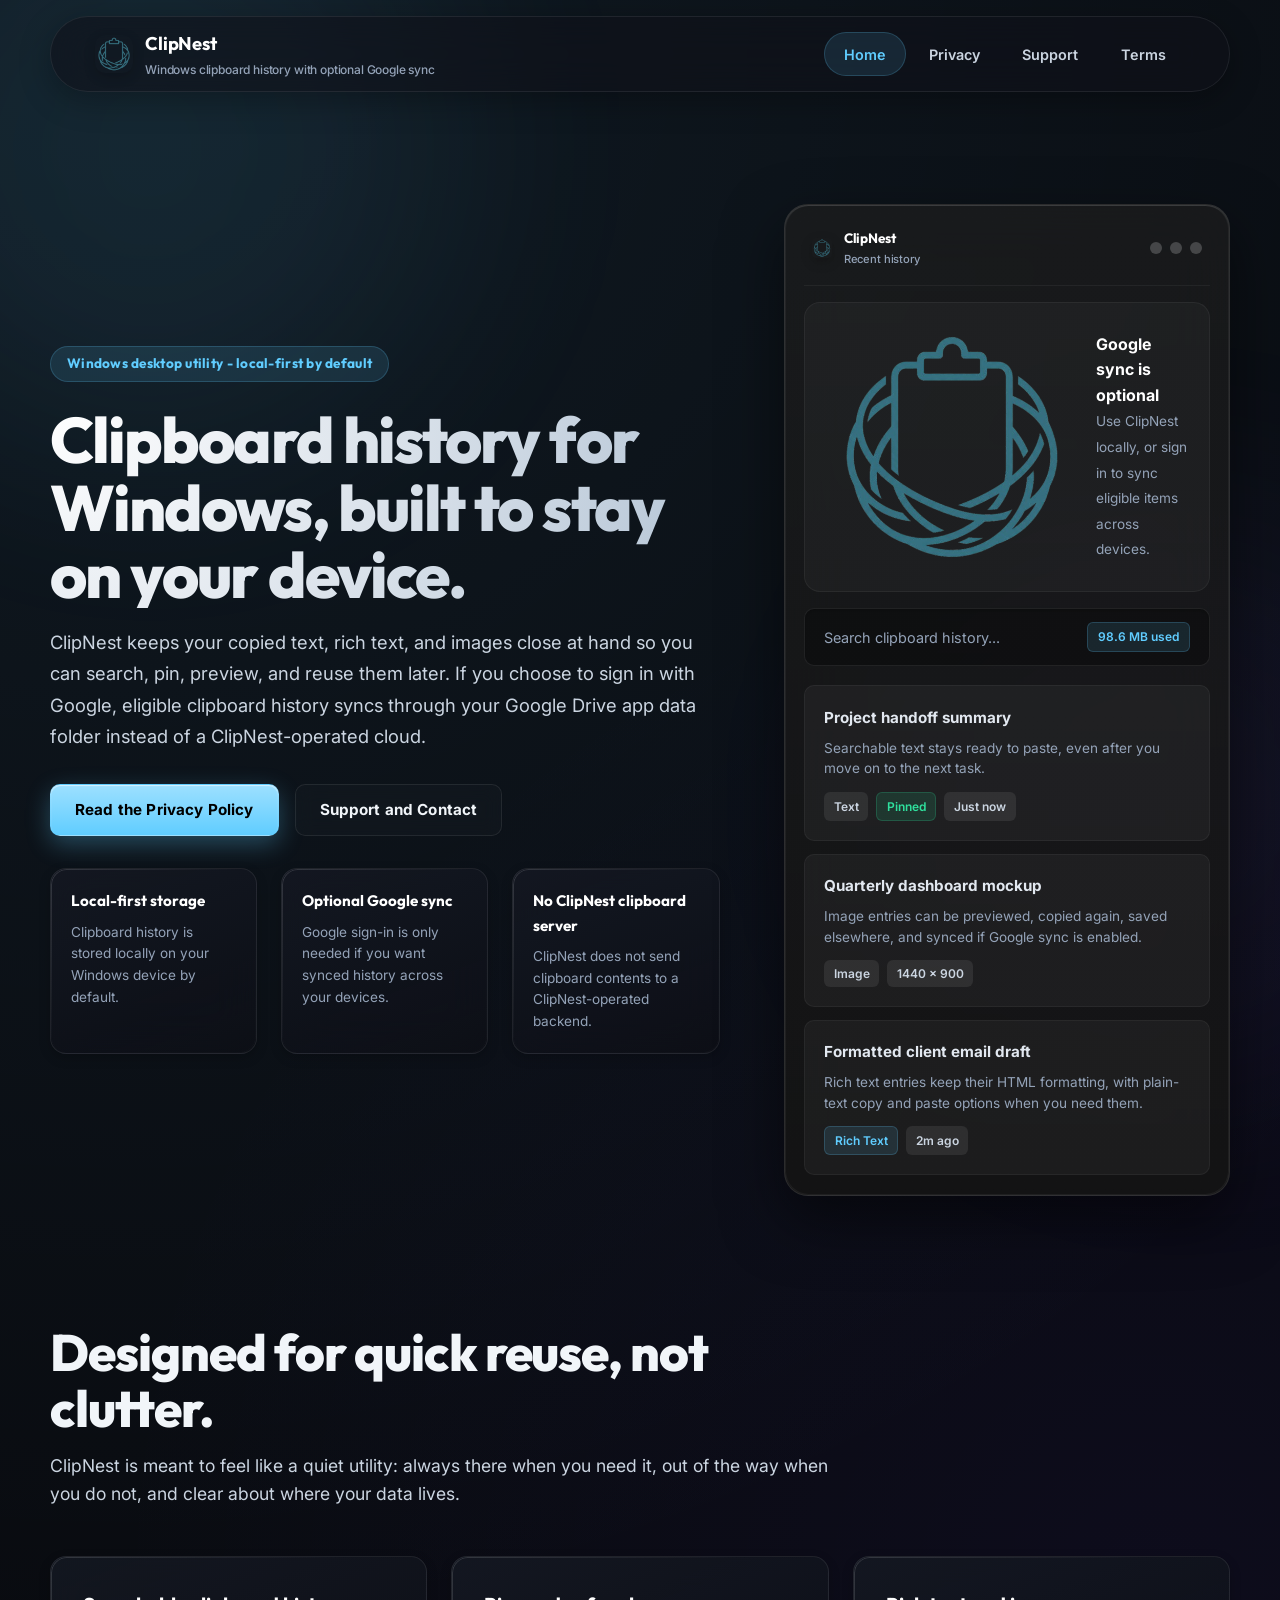
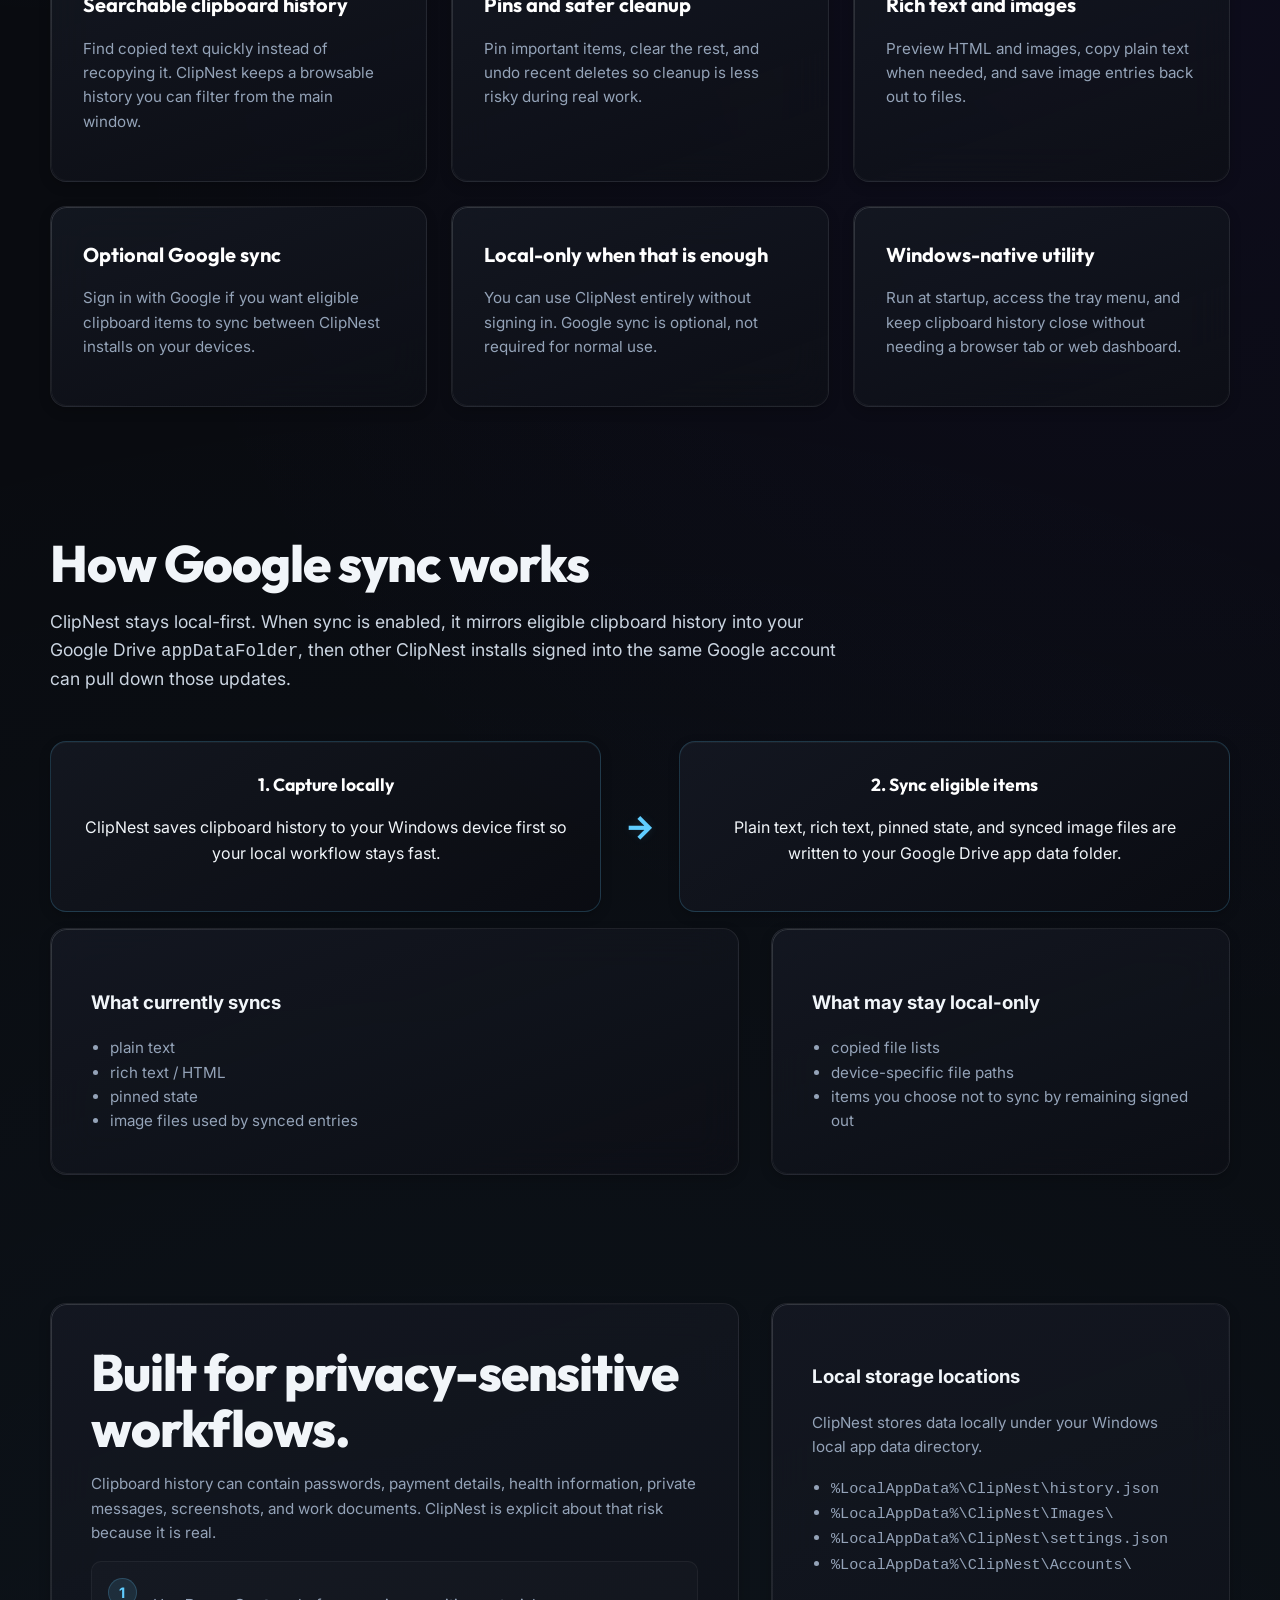
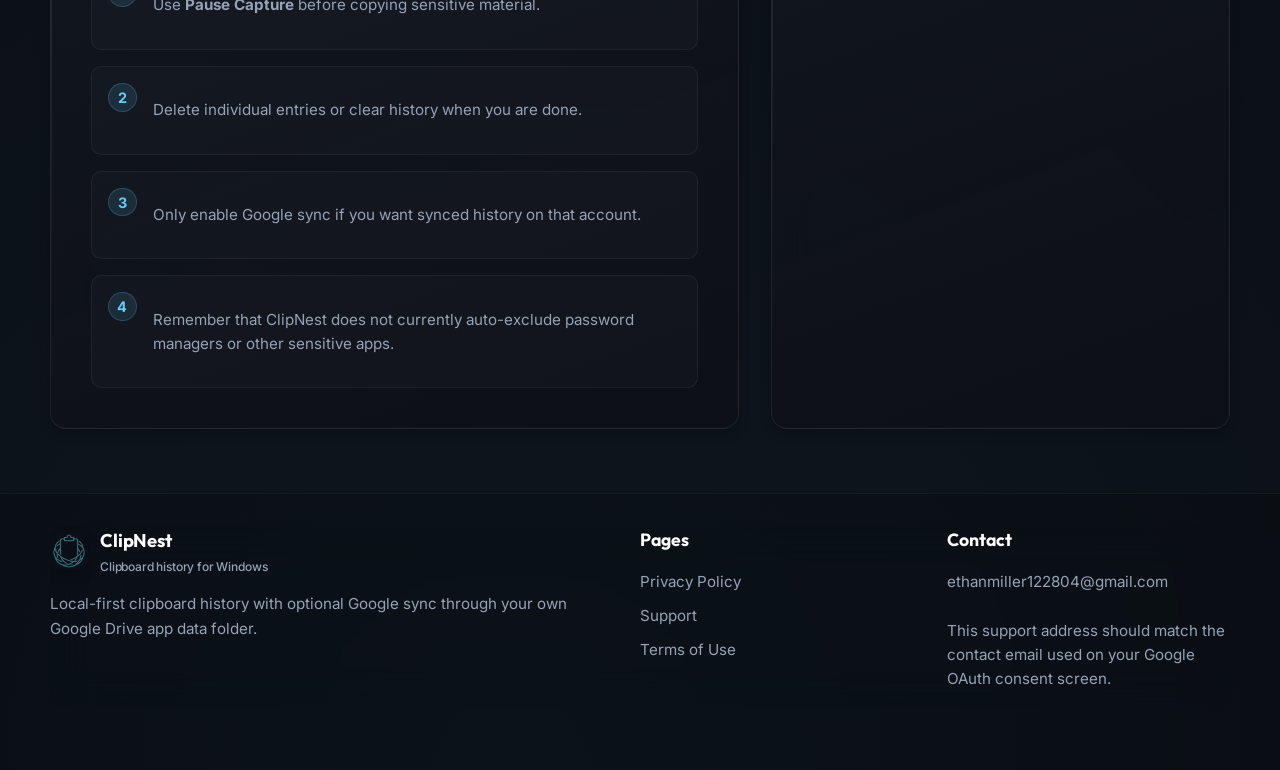
==== index.html @ 73f5afb1 "Prepare ClipNest website for GitHub Pages" ====
<!DOCTYPE html>
<html lang="en">
<head>
    <meta charset="utf-8">
    <meta name="viewport" content="width=device-width, initial-scale=1">
    <title>ClipNest | Local-First Clipboard History For Windows</title>
    <meta name="description" content="ClipNest is a local-first clipboard manager for Windows with optional Google sync through your Google Drive app data folder.">
    <link rel="icon" type="image/png" href="assets/favicon-64.png">
    <link rel="stylesheet" href="styles.css">
</head>
<body>
    <div class="site-shell">
        <div class="topbar">
            <div class="container">
                <nav class="nav" aria-label="Main navigation">
                    <a class="brand" href="index.html">
                        <img src="assets/clipnest-logo.png" alt="ClipNest logo">
                        <span class="brand-text">
                            <strong>ClipNest</strong>
                            <span>Windows clipboard history with optional Google sync</span>
                        </span>
                    </a>
                    <div class="nav-links">
                        <a class="active" href="index.html">Home</a>
                        <a href="privacy.html">Privacy</a>
                        <a href="support.html">Support</a>
                        <a href="terms.html">Terms</a>
                    </div>
                </nav>
            </div>
        </div>

        <main>
            <section class="hero">
                <div class="container hero-grid">
                    <div class="hero-copy">
                        <div class="eyebrow">Windows desktop utility - local-first by default</div>
                        <h1>Clipboard history for Windows, built to stay on your device.</h1>
                        <p>
                            ClipNest keeps your copied text, rich text, and images close at hand so you can search, pin, preview,
                            and reuse them later. If you choose to sign in with Google, eligible clipboard history syncs through your
                            Google Drive app data folder instead of a ClipNest-operated cloud.
                        </p>
                        <div class="hero-actions">
                            <a class="button primary" href="privacy.html">Read the Privacy Policy</a>
                            <a class="button secondary" href="support.html">Support and Contact</a>
                        </div>
                        <div class="hero-points">
                            <div class="mini-card">
                                <strong>Local-first storage</strong>
                                <span>Clipboard history is stored locally on your Windows device by default.</span>
                            </div>
                            <div class="mini-card">
                                <strong>Optional Google sync</strong>
                                <span>Google sign-in is only needed if you want synced history across your devices.</span>
                            </div>
                            <div class="mini-card">
                                <strong>No ClipNest clipboard server</strong>
                                <span>ClipNest does not send clipboard contents to a ClipNest-operated backend.</span>
                            </div>
                        </div>
                    </div>

                    <div class="app-frame" aria-label="ClipNest interface preview">
                        <div class="app-titlebar">
                            <div class="brand">
                                <img src="assets/clipnest-logo.png" alt="">
                                <span class="brand-text">
                                    <strong>ClipNest</strong>
                                    <span>Recent history</span>
                                </span>
                            </div>
                            <div class="dots" aria-hidden="true">
                                <span></span>
                                <span></span>
                                <span></span>
                            </div>
                        </div>

                        <div class="app-header">
                            <img src="assets/clipnest-logo.png" alt="">
                            <div>
                                <strong>Google sync is optional</strong>
                                <span>Use ClipNest locally, or sign in to sync eligible items across devices.</span>
                            </div>
                        </div>

                        <div class="search-pill">
                            <span>Search clipboard history...</span>
                            <span class="chip accent">98.6 MB used</span>
                        </div>

                        <div class="mock-list">
                            <article class="mock-item">
                                <strong>Project handoff summary</strong>
                                <p>Searchable text stays ready to paste, even after you move on to the next task.</p>
                                <div class="mock-meta">
                                    <span class="chip">Text</span>
                                    <span class="chip good">Pinned</span>
                                    <span class="chip">Just now</span>
                                </div>
                            </article>
                            <article class="mock-item">
                                <strong>Quarterly dashboard mockup</strong>
                                <p>Image entries can be previewed, copied again, saved elsewhere, and synced if Google sync is enabled.</p>
                                <div class="mock-meta">
                                    <span class="chip">Image</span>
                                    <span class="chip">1440 x 900</span>
                                </div>
                            </article>
                            <article class="mock-item">
                                <strong>Formatted client email draft</strong>
                                <p>Rich text entries keep their HTML formatting, with plain-text copy and paste options when you need them.</p>
                                <div class="mock-meta">
                                    <span class="chip accent">Rich Text</span>
                                    <span class="chip">2m ago</span>
                                </div>
                            </article>
                        </div>
                    </div>
                </div>
            </section>

            <section class="section">
                <div class="container">
                    <div class="section-heading">
                        <h2>Designed for quick reuse, not clutter.</h2>
                        <p>
                            ClipNest is meant to feel like a quiet utility: always there when you need it, out of the way when you do not,
                            and clear about where your data lives.
                        </p>
                    </div>

                    <div class="feature-grid">
                        <div class="card">
                            <h3>Searchable clipboard history</h3>
                            <p>Find copied text quickly instead of recopying it. ClipNest keeps a browsable history you can filter from the main window.</p>
                        </div>
                        <div class="card">
                            <h3>Pins and safer cleanup</h3>
                            <p>Pin important items, clear the rest, and undo recent deletes so cleanup is less risky during real work.</p>
                        </div>
                        <div class="card">
                            <h3>Rich text and images</h3>
                            <p>Preview HTML and images, copy plain text when needed, and save image entries back out to files.</p>
                        </div>
                        <div class="card">
                            <h3>Optional Google sync</h3>
                            <p>Sign in with Google if you want eligible clipboard items to sync between ClipNest installs on your devices.</p>
                        </div>
                        <div class="card">
                            <h3>Local-only when that is enough</h3>
                            <p>You can use ClipNest entirely without signing in. Google sync is optional, not required for normal use.</p>
                        </div>
                        <div class="card">
                            <h3>Windows-native utility</h3>
                            <p>Run at startup, access the tray menu, and keep clipboard history close without needing a browser tab or web dashboard.</p>
                        </div>
                    </div>
                </div>
            </section>

            <section class="section" id="sync">
                <div class="container">
                    <div class="section-heading">
                        <h2>How Google sync works</h2>
                        <p>
                            ClipNest stays local-first. When sync is enabled, it mirrors eligible clipboard history into your Google Drive
                            <code>appDataFolder</code>, then other ClipNest installs signed into the same Google account can pull down those updates.
                        </p>
                    </div>

                    <div class="sync-diagram">
                        <div class="diagram-node">
                            <strong>1. Capture locally</strong>
                            <p>ClipNest saves clipboard history to your Windows device first so your local workflow stays fast.</p>
                        </div>
                        <div class="diagram-arrow" aria-hidden="true">&rarr;</div>
                        <div class="diagram-node">
                            <strong>2. Sync eligible items</strong>
                            <p>Plain text, rich text, pinned state, and synced image files are written to your Google Drive app data folder.</p>
                        </div>
                    </div>

                    <div class="info-grid" style="margin-top:1rem;">
                        <div class="panel">
                            <h3>What currently syncs</h3>
                            <ul>
                                <li>plain text</li>
                                <li>rich text / HTML</li>
                                <li>pinned state</li>
                                <li>image files used by synced entries</li>
                            </ul>
                        </div>
                        <div class="panel">
                            <h3>What may stay local-only</h3>
                            <ul>
                                <li>copied file lists</li>
                                <li>device-specific file paths</li>
                                <li>items you choose not to sync by remaining signed out</li>
                            </ul>
                        </div>
                    </div>
                </div>
            </section>

            <section class="section">
                <div class="container info-grid">
                    <div class="panel">
                        <div class="section-heading" style="margin-bottom:1rem;">
                            <h2>Built for privacy-sensitive workflows.</h2>
                            <p>
                                Clipboard history can contain passwords, payment details, health information, private messages,
                                screenshots, and work documents. ClipNest is explicit about that risk because it is real.
                            </p>
                        </div>
                        <div class="checklist">
                            <div><span>1</span><p>Use <strong>Pause Capture</strong> before copying sensitive material.</p></div>
                            <div><span>2</span><p>Delete individual entries or clear history when you are done.</p></div>
                            <div><span>3</span><p>Only enable Google sync if you want synced history on that account.</p></div>
                            <div><span>4</span><p>Remember that ClipNest does not currently auto-exclude password managers or other sensitive apps.</p></div>
                        </div>
                    </div>

                    <div class="panel">
                        <h3>Local storage locations</h3>
                        <p>ClipNest stores data locally under your Windows local app data directory.</p>
                        <ul>
                            <li><code>%LocalAppData%\ClipNest\history.json</code></li>
                            <li><code>%LocalAppData%\ClipNest\Images\</code></li>
                            <li><code>%LocalAppData%\ClipNest\settings.json</code></li>
                            <li><code>%LocalAppData%\ClipNest\Accounts\</code></li>
                        </ul>
                    </div>
                </div>
            </section>
        </main>

        <footer class="footer">
            <div class="container footer-grid footer-card">
                <div>
                    <div class="brand">
                        <img src="assets/clipnest-logo.png" alt="ClipNest logo">
                        <span class="brand-text">
                            <strong>ClipNest</strong>
                            <span>Clipboard history for Windows</span>
                        </span>
                    </div>
                    <p class="small-note" style="margin-top:0.9rem;">
                        Local-first clipboard history with optional Google sync through your own Google Drive app data folder.
                    </p>
                </div>
                <div>
                    <h3>Pages</h3>
                    <ul>
                        <li><a href="privacy.html">Privacy Policy</a></li>
                        <li><a href="support.html">Support</a></li>
                        <li><a href="terms.html">Terms of Use</a></li>
                    </ul>
                </div>
                <div>
                    <h3>Contact</h3>
                    <ul>
                        <li><a href="mailto:ethanmiller122804@gmail.com">ethanmiller122804@gmail.com</a></li>
                    </ul>
                    <p class="legal-note">This support address should match the contact email used on your Google OAuth consent screen.</p>
                </div>
            </div>
        </footer>
    </div>
</body>
</html>
---- styles.css ----
@import url("https://fonts.googleapis.com/css2?family=Inter:wght@400;500;600;700&family=Outfit:wght@500;700;800;900&display=swap");

:root {
    --bg: #090b10;
    --bg-deep: #030407;
    --panel: rgba(255, 255, 255, 0.03);
    --panel-hover: rgba(255, 255, 255, 0.05);
    --panel-strong: rgba(255, 255, 255, 0.08);
    --line: rgba(255, 255, 255, 0.08);
    --line-glow: rgba(255, 255, 255, 0.15);
    --text: #f1f5f9;
    --muted: #cbd5e1;
    --soft: #94a3b8;
    
    /* Fluent-inspired vibrant accent */
    --accent: #60CDFF;
    --accent-strong: #0088EA;
    --accent-faint: rgba(96, 205, 255, 0.12);
    
    --good: #2fe09d;
    --good-faint: rgba(47, 224, 157, 0.12);
    
    --shadow-sm: 0 4px 12px rgba(0, 0, 0, 0.2);
    --shadow: 0 16px 40px rgba(0, 0, 0, 0.4);
    --shadow-glow: 0 0 24px var(--accent-faint);
    
    --radius-xl: 24px;
    --radius-lg: 16px;
    --radius-md: 10px;
    --content-width: 1180px;
}

* {
    box-sizing: border-box;
}

html {
    scroll-behavior: smooth;
}

body {
    margin: 0;
    font-family: "Inter", "Segoe UI Variable", "Segoe UI", sans-serif;
    color: var(--text);
    background: var(--bg);
    min-height: 100vh;
    line-height: 1.6;
    overflow-x: hidden;
}

a {
    color: inherit;
    text-decoration: none;
    transition: color 0.2s ease;
}

img {
    display: block;
    max-width: 100%;
}

/* Glassmorphism Ambient Glow Effects */
.site-shell {
    position: relative;
    overflow: hidden;
    min-height: 100vh;
    background-image: 
        radial-gradient(circle at 10% 0%, rgba(96, 205, 255, 0.08) 0%, transparent 40%),
        radial-gradient(circle at 90% 40%, rgba(95, 34, 250, 0.05) 0%, transparent 40%),
        radial-gradient(circle at 40% 100%, rgba(96, 205, 255, 0.06) 0%, transparent 50%);
}

.site-shell::before,
.site-shell::after {
    content: "";
    position: fixed;
    inset: auto;
    width: 600px;
    height: 600px;
    border-radius: 50%;
    pointer-events: none;
    filter: blur(120px);
    opacity: 0.4;
    z-index: 0;
}

.site-shell::before {
    top: -150px;
    left: -150px;
    background: rgba(96, 205, 255, 0.2);
    animation: pulse 12s infinite alternate ease-in-out;
}

.site-shell::after {
    bottom: -200px;
    right: -200px;
    background: rgba(140, 96, 255, 0.15);
    animation: pulse 15s infinite alternate-reverse ease-in-out;
}

@keyframes pulse {
    0% { transform: scale(0.9) translate(0, 0); opacity: 0.3; }
    100% { transform: scale(1.1) translate(30px, 30px); opacity: 0.5; }
}

.container {
    width: min(calc(100% - 2.5rem), var(--content-width));
    margin: 0 auto;
    position: relative;
    z-index: 1;
}

/* Floating Navigation */
.topbar {
    position: sticky;
    top: 1rem;
    z-index: 20;
    margin: 0 auto 2rem;
    width: min(calc(100% - 2.5rem), var(--content-width));
    backdrop-filter: blur(24px);
    -webkit-backdrop-filter: blur(24px);
    background: rgba(15, 18, 25, 0.6);
    border: 1px solid var(--line);
    border-radius: 999px;
    box-shadow: 0 8px 32px rgba(0,0,0,0.3);
    transition: all 0.3s ease;
}

.nav {
    display: flex;
    align-items: center;
    justify-content: space-between;
    padding: 0.75rem 1.5rem;
    min-height: auto;
}

.brand {
    display: inline-flex;
    align-items: center;
    gap: 0.75rem;
    font-weight: 800;
    letter-spacing: -0.01em;
    font-family: "Outfit", sans-serif;
}

.brand img {
    width: 38px;
    height: 38px;
    border-radius: 10px;
    box-shadow: 0 4px 12px rgba(0,0,0,0.2);
}

.brand-text {
    display: flex;
    flex-direction: column;
    gap: 0.1rem;
}

.brand-text strong {
    font-size: 1.15rem;
    color: #fff;
}

.brand-text span {
    font-size: 0.75rem;
    color: var(--soft);
    font-weight: 500;
    font-family: "Inter", sans-serif;
}

.nav-links {
    display: flex;
    align-items: center;
    gap: 0.25rem;
}

.nav-links a {
    padding: 0.6rem 1.2rem;
    border-radius: 999px;
    color: var(--muted);
    font-weight: 600;
    font-size: 0.9rem;
    transition: all 0.2s ease;
}

.nav-links a:hover {
    background: rgba(255, 255, 255, 0.08);
    color: #fff;
    transform: translateY(-1px);
}

.nav-links a.active {
    background: var(--accent-faint);
    color: var(--accent);
    border: 1px solid rgba(96, 205, 255, 0.2);
}

/* Hero Section */
.hero {
    padding: 6rem 0 4rem;
}

.hero-grid {
    display: grid;
    grid-template-columns: 1.2fr 0.8fr;
    gap: 4rem;
    align-items: center;
}

.eyebrow {
    display: inline-flex;
    align-items: center;
    gap: 0.5rem;
    padding: 0.4rem 1rem;
    border: 1px solid rgba(96, 205, 255, 0.2);
    border-radius: 999px;
    background: var(--accent-faint);
    color: var(--accent);
    font-size: 0.85rem;
    font-weight: 700;
    margin-bottom: 1.5rem;
    font-family: "Outfit", sans-serif;
    letter-spacing: 0.02em;
}

.hero-copy h1,
.page-hero h1 {
    margin: 0;
    font-family: "Outfit", sans-serif;
    font-size: clamp(2.8rem, 5vw, 4.5rem);
    line-height: 1.05;
    letter-spacing: -0.03em;
    font-weight: 800;
    color: #fff;
    background: radial-gradient(circle at top left, #ffffff 0%, #b4c4d5 100%);
    -webkit-background-clip: text;
    -webkit-text-fill-color: transparent;
}

.hero-copy p,
.page-hero p {
    font-size: 1.15rem;
    line-height: 1.7;
    color: var(--muted);
    max-width: 52rem;
    margin-top: 1.2rem;
}

/* Premium Buttons */
.hero-actions {
    display: flex;
    gap: 1rem;
    flex-wrap: wrap;
    margin: 2rem 0;
}

.button {
    display: inline-flex;
    align-items: center;
    justify-content: center;
    gap: 0.5rem;
    min-height: 52px;
    padding: 0 1.5rem;
    border-radius: var(--radius-md);
    border: 1px solid transparent;
    font-weight: 700;
    letter-spacing: 0.01em;
    font-size: 0.95rem;
    transition: all 0.2s cubic-bezier(0.16, 1, 0.3, 1);
    position: relative;
    overflow: hidden;
}

.button:active {
    transform: scale(0.98);
}

.button.primary {
    color: #000;
    background: linear-gradient(180deg, #9DE0FF 0%, var(--accent) 100%);
    box-shadow: 0 8px 24px rgba(96, 205, 255, 0.3), inset 0 1px 1px rgba(255,255,255,0.6);
}

.button.primary:hover {
    background: linear-gradient(180deg, #b3e8ff 0%, #7cd5ff 100%);
    box-shadow: 0 12px 32px rgba(96, 205, 255, 0.4), inset 0 1px 1px rgba(255,255,255,0.8);
    transform: translateY(-2px);
}

.button.secondary {
    border: 1px solid var(--line);
    background: rgba(255, 255, 255, 0.02);
    backdrop-filter: blur(10px);
    -webkit-backdrop-filter: blur(10px);
    color: var(--text);
}

.button.secondary:hover {
    background: rgba(255, 255, 255, 0.06);
    border-color: var(--line-glow);
    transform: translateY(-2px);
}

.hero-points,
.feature-grid,
.info-grid,
.footer-grid,
.support-grid {
    display: grid;
    gap: 1.5rem;
}

.hero-points {
    grid-template-columns: repeat(3, minmax(0, 1fr));
}

/* Cards & Glassmorphism */
.mini-card,
.card,
.panel,
.footer-card {
    border: 1px solid var(--line);
    border-radius: var(--radius-lg);
    background: linear-gradient(160deg, rgba(20, 24, 34, 0.9) 0%, rgba(13, 15, 22, 0.8) 100%);
    backdrop-filter: blur(20px);
    -webkit-backdrop-filter: blur(20px);
    box-shadow: var(--shadow-sm);
    transition: transform 0.3s ease, border-color 0.3s ease, box-shadow 0.3s ease;
    position: relative;
    overflow: hidden;
}

.mini-card::before, .card::before, .panel::before {
    content: "";
    position: absolute;
    inset: 0;
    pointer-events: none;
    border-radius: inherit;
    padding: 1px;
    background: linear-gradient(135deg, rgba(255,255,255,0.15) 0%, transparent 50%, rgba(255,255,255,0.02) 100%);
    -webkit-mask: linear-gradient(#fff 0 0) content-box, linear-gradient(#fff 0 0);
    -webkit-mask-composite: xor;
    mask-composite: exclude;
}

.mini-card:hover, .card:hover {
    transform: translateY(-4px);
    border-color: rgba(96, 205, 255, 0.3);
    box-shadow: 0 16px 40px rgba(0,0,0,0.4), 0 0 20px rgba(96, 205, 255, 0.05);
}

.mini-card {
    padding: 1.25rem;
}

.mini-card strong {
    display: block;
    font-size: 0.95rem;
    font-weight: 700;
    margin-bottom: 0.5rem;
    color: #fff;
    font-family: "Outfit", sans-serif;
}

.mini-card span {
    display: block;
    color: var(--soft);
    font-size: 0.85rem;
    line-height: 1.6;
}

/* Application Frame Mimicking App.xaml/MainWindow.xaml */
.app-frame {
    padding: 1.2rem;
    border: 1px solid rgba(255, 255, 255, 0.1);
    border-radius: var(--radius-xl);
    background: linear-gradient(180deg, rgba(30, 30, 30, 0.7), rgba(20, 20, 20, 0.95));
    backdrop-filter: blur(30px);
    -webkit-backdrop-filter: blur(30px);
    box-shadow: 0 24px 60px rgba(0, 0, 0, 0.5), inset 0 1px 0 rgba(255,255,255,0.1);
    position: relative;
}

.app-frame::after {
    content: '';
    position: absolute;
    top: 0; left: 0; right: 0; bottom: 0;
    border-radius: inherit;
    box-shadow: inset 0 0 0 1px rgba(255,255,255,0.05);
    pointer-events: none;
}

.app-titlebar {
    display: flex;
    align-items: center;
    justify-content: space-between;
    gap: 1rem;
    padding: 0.2rem 0.5rem 1rem;
    border-bottom: 1px solid rgba(255, 255, 255, 0.05);
    margin-bottom: 1rem;
}

.app-titlebar .brand img { width: 20px; height: 20px; border-radius: 4px; }
.app-titlebar .brand-text strong { font-size: 0.85rem; }
.app-titlebar .brand-text span { font-size: 0.7rem; }

.app-titlebar .dots {
    display: flex;
    gap: 0.5rem;
}

.app-titlebar .dots span {
    width: 0.75rem;
    height: 0.75rem;
    border-radius: 50%;
    background: rgba(255, 255, 255, 0.2);
}

.app-header {
    display: flex;
    align-items: center;
    gap: 1rem;
    padding: 1rem 1.2rem;
    border-radius: var(--radius-lg);
    background: rgba(255, 255, 255, 0.03);
    border: 1px solid rgba(255, 255, 255, 0.05);
    margin-bottom: 1rem;
}

.app-header strong {
    display: block;
    font-size: 1rem;
    color: #fff;
}

.app-header span {
    color: var(--soft);
    font-size: 0.85rem;
}

.search-pill {
    display: flex;
    align-items: center;
    justify-content: space-between;
    padding: 0.85rem 1.2rem;
    border-radius: var(--radius-md);
    background: rgba(0, 0, 0, 0.3);
    border: 1px solid rgba(255, 255, 255, 0.08);
    color: var(--soft);
    margin-bottom: 1.2rem;
    font-size: 0.9rem;
    box-shadow: inset 0 2px 4px rgba(0,0,0,0.2);
}

.mock-list {
    display: grid;
    gap: 0.8rem;
}

.mock-item {
    padding: 1.2rem;
    border-radius: var(--radius-md);
    background: rgba(255, 255, 255, 0.04);
    border: 1px solid rgba(255, 255, 255, 0.05);
    transition: all 0.2s ease;
    cursor: default;
}

.mock-item:hover {
    background: rgba(255, 255, 255, 0.08);
    transform: scale(1.02);
    border-color: rgba(255, 255, 255, 0.1);
}

.mock-item strong {
    display: block;
    font-size: 0.95rem;
    margin-bottom: 0.5rem;
    color: #e2e8f0;
}

.mock-item p {
    margin: 0 0 0.8rem;
    color: var(--soft);
    font-size: 0.85rem;
    line-height: 1.5;
}

.mock-meta {
    display: flex;
    flex-wrap: wrap;
    gap: 0.5rem;
}

.chip {
    display: inline-flex;
    align-items: center;
    padding: 0.25rem 0.6rem;
    border-radius: 6px;
    background: rgba(255, 255, 255, 0.08);
    color: var(--muted);
    font-size: 0.75rem;
    font-weight: 600;
}

.chip.accent {
    background: var(--accent-faint);
    color: var(--accent);
    border: 1px solid rgba(96, 205, 255, 0.2);
}

.chip.good {
    background: var(--good-faint);
    color: var(--good);
    border: 1px solid rgba(47, 224, 157, 0.2);
}

/* Sections */
.section {
    padding: 4rem 0;
    position: relative;
    z-index: 2;
}

.section-heading {
    max-width: 50rem;
    margin-bottom: 3rem;
}

.section-heading h2 {
    margin: 0 0 1rem;
    font-family: "Outfit", sans-serif;
    font-size: clamp(2.2rem, 4vw, 3.2rem);
    line-height: 1.1;
    letter-spacing: -0.02em;
    font-weight: 800;
}

.section-heading p {
    margin: 0;
    color: var(--muted);
    font-size: 1.1rem;
}

.feature-grid {
    grid-template-columns: repeat(auto-fit, minmax(320px, 1fr));
}

.card {
    padding: 2rem;
}

.card h3 {
    margin: 0 0 0.8rem;
    font-size: 1.25rem;
    font-family: "Outfit", sans-serif;
    color: #fff;
}

.card p, .card li, .panel p, .panel li, .footer-card p, .footer-card li {
    color: var(--soft);
    font-size: 0.95rem;
}

.card ul, .panel ul, .footer-card ul {
    margin: 1rem 0 0;
    padding-left: 1.2rem;
}

/* Sync Diagram */
.sync-diagram {
    display: grid;
    grid-template-columns: 1fr auto 1fr;
    gap: 1.5rem;
    align-items: center;
}

.diagram-node {
    position: relative;
    padding: 1.8rem;
    border: 1px solid rgba(96, 205, 255, 0.2);
    border-radius: var(--radius-lg);
    background: linear-gradient(145deg, rgba(20, 24, 34, 0.9), rgba(10, 12, 18, 0.9));
    box-shadow: inset 0 1px 1px rgba(255,255,255,0.05), var(--shadow-sm);
    text-align: center;
}

.diagram-node strong {
    display: block;
    margin-bottom: 0.5rem;
    font-size: 1.1rem;
    color: #fff;
    font-family: "Outfit", sans-serif;
}

.diagram-arrow {
    display: flex;
    align-items: center;
    justify-content: center;
    color: var(--accent);
    font-weight: 800;
    font-size: 2rem;
    text-shadow: 0 0 10px var(--accent-faint);
}

.info-grid {
    grid-template-columns: 1.2fr 0.8fr;
    gap: 2rem;
}

.panel {
    padding: 2.5rem;
}

.checklist {
    display: grid;
    gap: 1rem;
}

.checklist div {
    display: flex;
    gap: 1rem;
    align-items: flex-start;
    padding: 1rem;
    border-radius: var(--radius-md);
    background: rgba(255, 255, 255, 0.02);
    border: 1px solid rgba(255, 255, 255, 0.05);
    transition: transform 0.2s;
}

.checklist div:hover {
    transform: translateX(4px);
    background: rgba(255, 255, 255, 0.04);
}

.checklist span {
    width: 1.8rem;
    height: 1.8rem;
    display: inline-flex;
    align-items: center;
    justify-content: center;
    border-radius: 50%;
    background: var(--accent-faint);
    color: var(--accent);
    font-size: 0.9rem;
    font-weight: 700;
    flex: 0 0 auto;
    border: 1px solid rgba(96, 205, 255, 0.2);
}

/* Document Pages */
.page-hero {
    padding: 6rem 0 3rem;
}

.document-layout {
    display: grid;
    grid-template-columns: 280px minmax(0, 1fr);
    gap: 3rem;
    align-items: start;
    padding-bottom: 5rem;
}

.toc {
    position: sticky;
    top: 7rem;
    padding: 1.5rem;
    border: 1px solid var(--line);
    border-radius: var(--radius-lg);
    background: rgba(20, 24, 34, 0.6);
    backdrop-filter: blur(16px);
    -webkit-backdrop-filter: blur(16px);
}

.toc h3 {
    margin: 0 0 1rem;
    font-size: 1.1rem;
    font-family: "Outfit", sans-serif;
}

.toc a {
    display: block;
    color: var(--soft);
    padding: 0.4rem 0;
    font-size: 0.95rem;
    transition: all 0.2s;
}

.toc a:hover {
    color: var(--accent);
    transform: translateX(4px);
}

.doc-card {
    padding: 2.5rem;
    border: 1px solid var(--line);
    border-radius: var(--radius-xl);
    background: rgba(20, 24, 34, 0.6);
    backdrop-filter: blur(16px);
    -webkit-backdrop-filter: blur(16px);
    box-shadow: var(--shadow);
    margin-bottom: 1.5rem;
}

.doc-card h2 {
    margin: 0 0 1rem;
    font-size: 1.8rem;
    font-family: "Outfit", sans-serif;
    color: #fff;
}

.doc-card code {
    font-family: "Consolas", "JetBrains Mono", monospace;
    background: rgba(96, 205, 255, 0.1);
    border: 1px solid rgba(96, 205, 255, 0.2);
    padding: 0.2rem 0.5rem;
    border-radius: 6px;
    color: var(--accent);
    font-size: 0.9em;
}

/* Footer */
.footer {
    padding: 2rem 0 4rem;
    border-top: 1px solid rgba(255,255,255,0.05);
    background: rgba(0, 0, 0, 0.2);
}

.footer-grid {
    grid-template-columns: 2fr 1fr 1fr;
    padding: 2rem;
}

.footer-card {
    background: transparent;
    border: none;
    box-shadow: none;
    padding: 0;
}

.footer-card::before { display: none; }
.footer-card:hover { transform: none; box-shadow: none; }

.footer-card h3 {
    margin: 0 0 1rem;
    font-size: 1.1rem;
    color: #fff;
    font-family: "Outfit", sans-serif;
}

.footer-card ul {
    list-style: none;
    padding: 0;
}

.footer-card li + li {
    margin-top: 0.6rem;
}

.footer-card a {
    color: var(--soft);
    transition: color 0.2s;
}

.footer-card a:hover {
    color: var(--accent);
}

.small-note {
    color: var(--soft);
    font-size: 0.95rem;
    margin-top: 1rem;
    line-height: 1.6;
}

.legal-note {
    margin-top: 1.5rem;
    color: rgba(255,255,255,0.3);
    font-size: 0.85rem;
}

/* Responsive */
@media (max-width: 1024px) {
    .hero-grid, .info-grid, .support-grid, .document-layout, .footer-grid {
        grid-template-columns: 1fr;
        gap: 2rem;
    }
    
    .sync-diagram {
        grid-template-columns: 1fr;
        gap: 1rem;
    }
    
    .diagram-arrow { transform: rotate(90deg); }
    .hero-points { grid-template-columns: 1fr; }
    .toc { position: static; margin-bottom: 2rem; }
    .topbar { width: 100%; border-radius: 0; top: 0; border-left: none; border-right: none; border-top: none; }
}

@media (max-width: 720px) {
    .nav {
        flex-direction: column;
        gap: 1rem;
        padding: 1rem;
    }
    .hero { padding-top: 4rem; }
    .hero-copy h1, .page-hero h1 { font-size: clamp(2.5rem, 10vw, 3rem); }
}
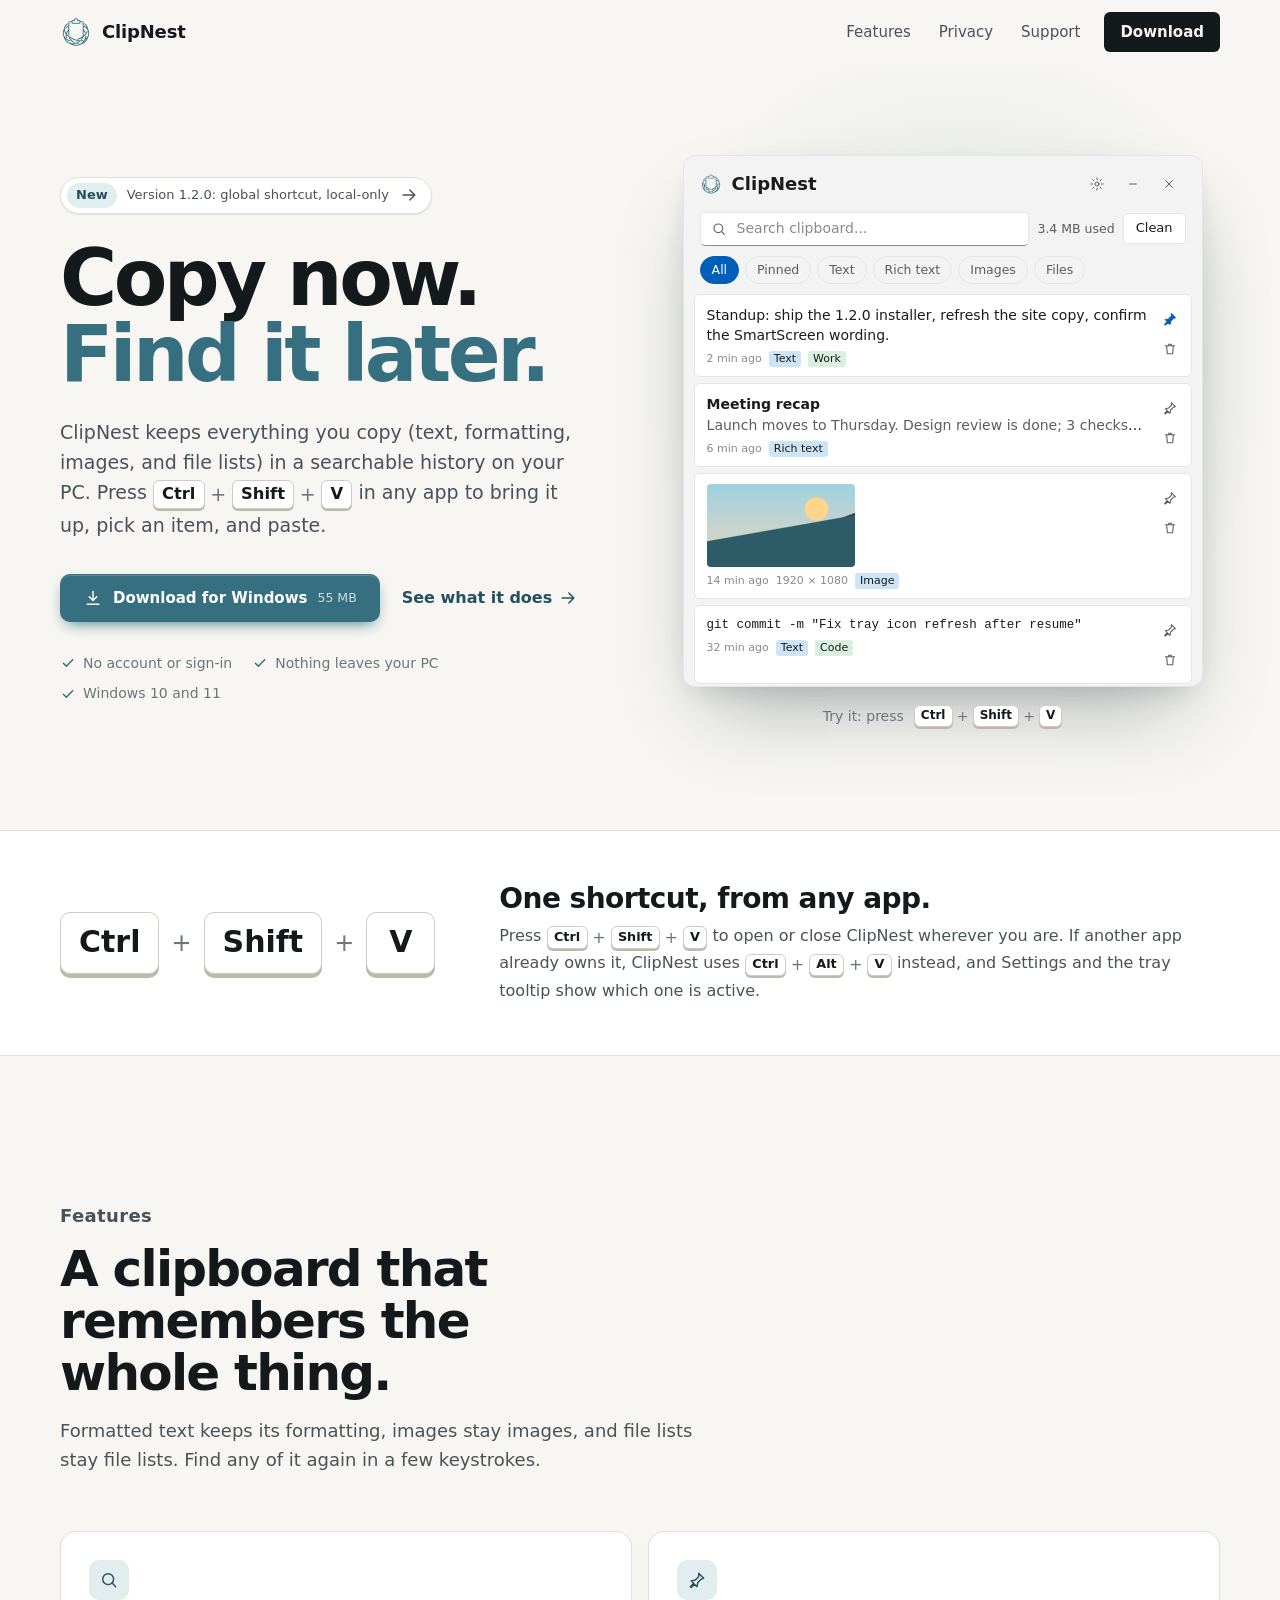
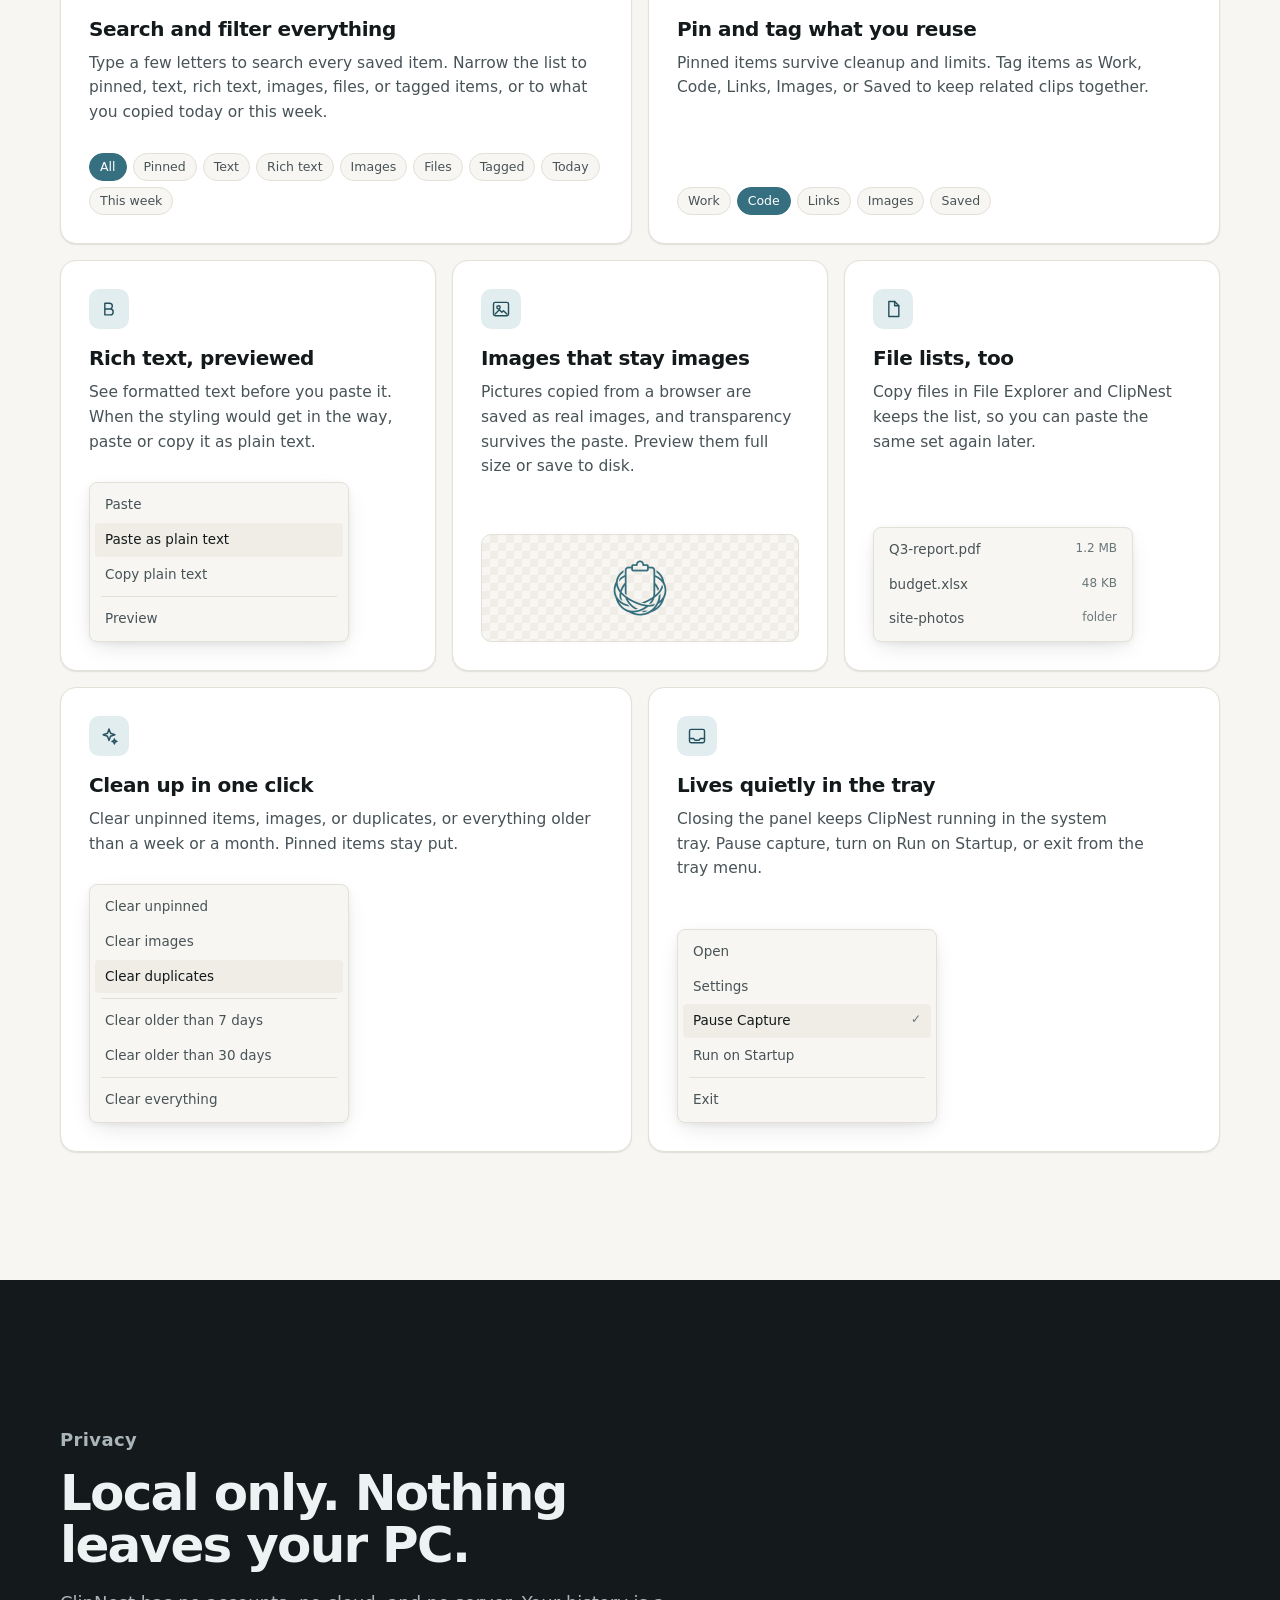
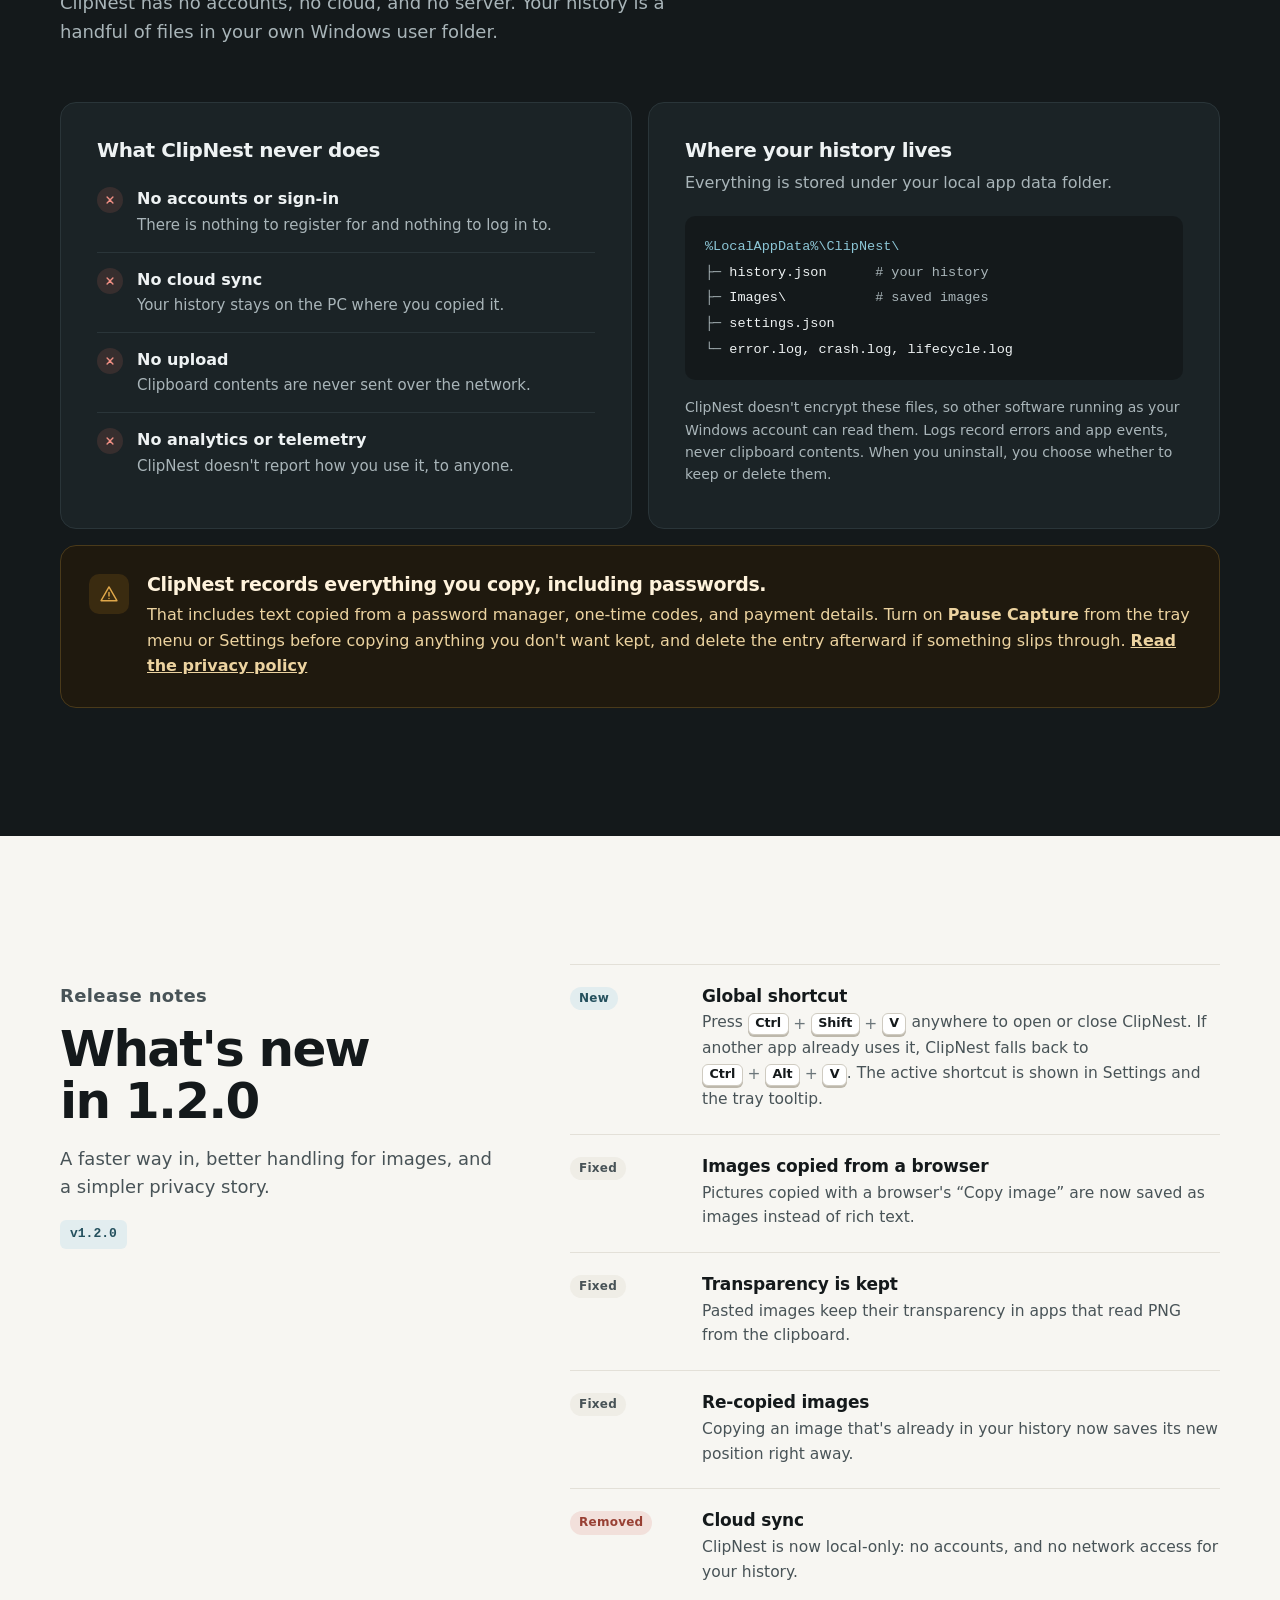
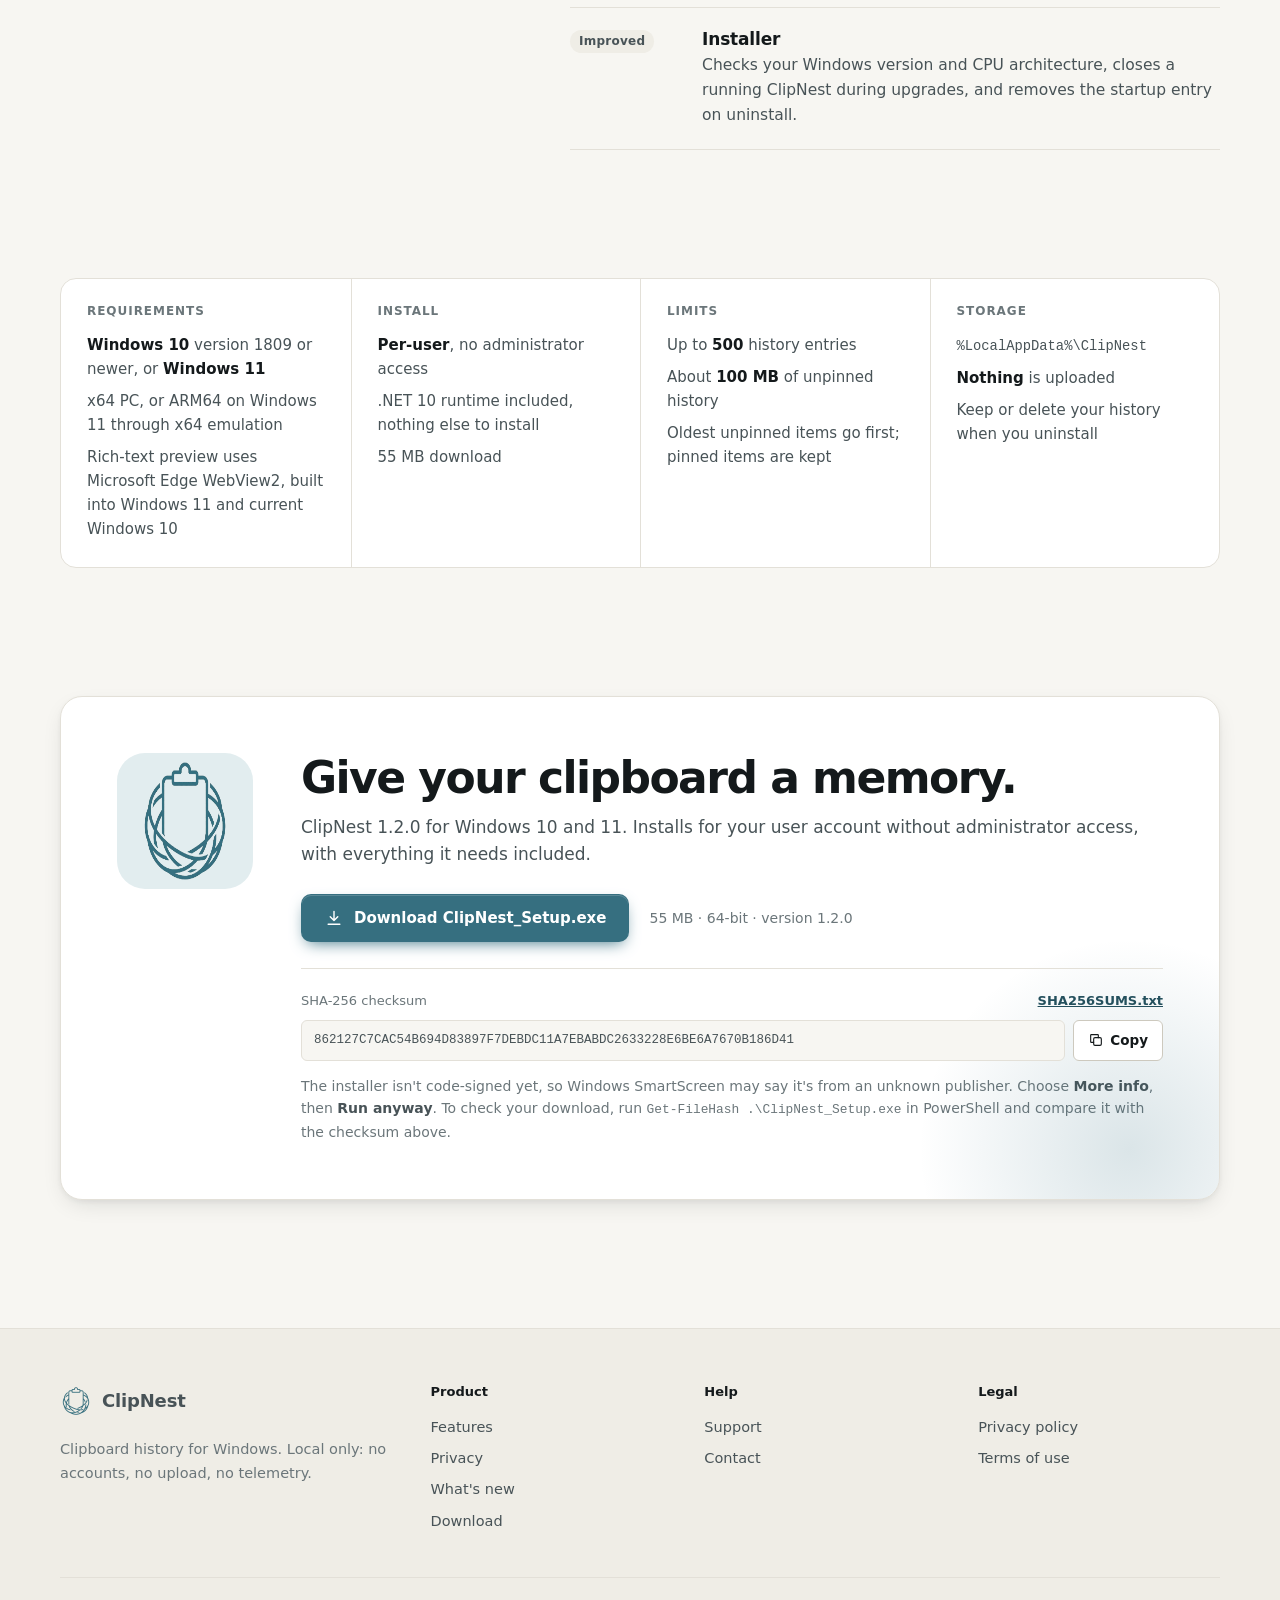
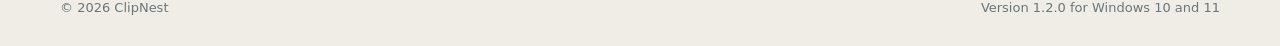
==== commit 67a18472: "Redesign site for ClipNest 1.2.0 (local-only, global shortcut) - Remove all Google sign-in, Drive sy" ====
--- a/index.html
+++ b/index.html
@@ -1,272 +1,269 @@
-<!DOCTYPE html>
-<html lang="en">
+<!doctype html>
+<html lang="en" class="no-js">
 <head>
     <meta charset="utf-8">
     <meta name="viewport" content="width=device-width, initial-scale=1">
-    <title>ClipNest | Local-First Clipboard History For Windows</title>
-    <meta name="description" content="ClipNest is a local-first clipboard manager for Windows with optional Google sync through your Google Drive app data folder.">
+    <title>ClipNest | Clipboard history for Windows</title>
+    <meta name="description" content="ClipNest keeps a searchable history of the text, rich text, images, and files you copy on Windows. Press Ctrl+Shift+V to open it. Local only: no accounts, no upload, no telemetry.">
+    <meta property="og:title" content="ClipNest: clipboard history for Windows">
+    <meta property="og:description" content="ClipNest keeps a searchable history of the text, rich text, images, and files you copy on Windows. Press Ctrl+Shift+V to open it. Local only: no accounts, no upload, no telemetry.">
+    <meta property="og:type" content="website">
+    <meta name="color-scheme" content="light dark">
+    <meta name="theme-color" content="#f7f6f2" media="(prefers-color-scheme: light)">
+    <meta name="theme-color" content="#0d1113" media="(prefers-color-scheme: dark)">
     <link rel="icon" type="image/png" href="assets/favicon-64.png">
     <link rel="stylesheet" href="styles.css">
+    <script src="script.js" defer></script>
 </head>
 <body>
-    <div class="site-shell">
-        <div class="topbar">
-            <div class="container">
-                <nav class="nav" aria-label="Main navigation">
-                    <a class="brand" href="index.html">
-                        <img src="assets/clipnest-logo.png" alt="ClipNest logo">
-                        <span class="brand-text">
-                            <strong>ClipNest</strong>
-                            <span>Windows clipboard history with optional Google sync</span>
-                        </span>
-                    </a>
-                    <div class="nav-links">
-                        <a class="active" href="index.html">Home</a>
-                        <a href="privacy.html">Privacy</a>
-                        <a href="support.html">Support</a>
-                        <a href="terms.html">Terms</a>
+    <svg xmlns="http://www.w3.org/2000/svg" style="display:none"><symbol id="i-download" viewBox="0 0 24 24"><path d="M12 4v11m0 0 4.5-4.5M12 15l-4.5-4.5M5 19.5h14"/></symbol><symbol id="i-search" viewBox="0 0 24 24"><circle cx="11" cy="11" r="6.5"/><path d="m16 16 4 4"/></symbol><symbol id="i-pin" viewBox="0 0 24 24"><path d="m14 4 6 6-3 1-4 4-1 5-3-3-4 4-1-1 4-4-3-3 5-1 4-4z"/></symbol><symbol id="i-trash" viewBox="0 0 24 24"><path d="M5 7h14M10 7V5h4v2M7 7l1 12h8l1-12"/></symbol><symbol id="i-settings" viewBox="0 0 24 24"><circle cx="12" cy="12" r="3"/><path d="M12 2.8v2.6M12 18.6v2.6M2.8 12h2.6M18.6 12h2.6M5.5 5.5l1.8 1.8M16.7 16.7l1.8 1.8M5.5 18.5l1.8-1.8M16.7 7.3l1.8-1.8"/></symbol><symbol id="i-min" viewBox="0 0 24 24"><path d="M7 12h10"/></symbol><symbol id="i-max" viewBox="0 0 24 24"><rect x="7" y="7" width="10" height="10" rx="1"/></symbol><symbol id="i-x" viewBox="0 0 24 24"><path d="M7 7l10 10M17 7 7 17"/></symbol><symbol id="i-check" viewBox="0 0 24 24"><path d="M5 12.5l4.5 4.5L19 7"/></symbol><symbol id="i-plus" viewBox="0 0 24 24"><path d="M12 5v14M5 12h14"/></symbol><symbol id="i-file" viewBox="0 0 24 24"><path d="M7 3h7l5 5v13H7z"/><path d="M14 3v5h5"/></symbol><symbol id="i-image" viewBox="0 0 24 24"><rect x="3" y="4" width="18" height="16" rx="2"/><circle cx="9" cy="10" r="2"/><path d="m5 18 5-5 3 3 2-2 4 4"/></symbol><symbol id="i-text" viewBox="0 0 24 24"><path d="M5 6h14M12 6v13M9 19h6"/></symbol><symbol id="i-rich" viewBox="0 0 24 24"><path d="M7 5h5.5a3.5 3.5 0 0 1 0 7H7zM7 12h6.5a3.5 3.5 0 0 1 0 7H7z"/></symbol><symbol id="i-tag" viewBox="0 0 24 24"><path d="M3.5 12.5V4.5a1 1 0 0 1 1-1h8l8.5 8.5-9 9z"/><circle cx="8" cy="8" r="1.3"/></symbol><symbol id="i-sparkle" viewBox="0 0 24 24"><path d="M12 3.5l1.8 5.2 5.2 1.8-5.2 1.8-1.8 5.2-1.8-5.2-5.2-1.8 5.2-1.8zM18.5 15.5l.8 2.2 2.2.8-2.2.8-.8 2.2-.8-2.2-2.2-.8 2.2-.8z"/></symbol><symbol id="i-tray" viewBox="0 0 24 24"><rect x="3" y="4" width="18" height="16" rx="2"/><path d="M3 15h5l1.5 2h5L16 15h5"/></symbol><symbol id="i-alert" viewBox="0 0 24 24"><path d="M12 3.5 2.5 20h19z"/><path d="M12 10v4.5M12 17.2v.1"/></symbol><symbol id="i-copy" viewBox="0 0 24 24"><rect x="8.5" y="8.5" width="11.5" height="11.5" rx="2"/><path d="M15.5 8.5V5a1 1 0 0 0-1-1H5a1 1 0 0 0-1 1v9.5a1 1 0 0 0 1 1h3.5"/></symbol><symbol id="i-mail" viewBox="0 0 24 24"><rect x="3" y="5" width="18" height="14" rx="2"/><path d="m3.5 7 8.5 6 8.5-6"/></symbol><symbol id="i-arrow" viewBox="0 0 24 24"><path d="M5 12h14M13 6l6 6-6 6"/></symbol><symbol id="i-lock" viewBox="0 0 24 24"><rect x="5" y="10.5" width="14" height="10" rx="2"/><path d="M8 10.5V8a4 4 0 0 1 8 0v2.5"/></symbol><symbol id="i-monitor" viewBox="0 0 24 24"><rect x="3" y="4" width="18" height="12" rx="2"/><path d="M9 20h6M12 16v4"/></symbol><symbol id="i-keyboard" viewBox="0 0 24 24"><rect x="2.5" y="6" width="19" height="12" rx="2"/><path d="M6.5 10h.01M10 10h.01M14 10h.01M17.5 10h.01M7.5 14h9"/></symbol></svg>
+    <a class="skip-link" href="#main">Skip to content</a>
+
+    <header class="site-header">
+        <div class="wrap header-inner">
+            <a class="wordmark" href="index.html" aria-label="ClipNest home"><img src="assets/clipnest-logo.png" alt="" width="32" height="32"><span>ClipNest</span></a>
+            <button class="menu-button" type="button" aria-expanded="false" aria-controls="site-nav"><span class="sr-only">Open menu</span><span class="bars" aria-hidden="true"><span></span><span></span><span></span></span></button>
+            <nav class="site-nav" id="site-nav" aria-label="Main">
+                <a href="#features">Features</a>
+                <a href="privacy.html">Privacy</a>
+                <a href="support.html">Support</a>
+                <a class="nav-download" href="#download">Download</a>
+            </nav>
+        </div>
+    </header>
+
+    <main id="main">
+        <section class="hero">
+            <div class="wrap hero-grid">
+                <div class="hero-copy">
+                    <a class="release-pill" href="#whats-new"><b>New</b> Version 1.2.0: global shortcut, local-only <svg class="icon" aria-hidden="true"><use href="#i-arrow"/></svg></a>
+                    <h1>Copy now.<br><em>Find it later.</em></h1>
+                    <p class="lede">ClipNest keeps everything you copy (text, formatting, images, and file lists) in a searchable history on your PC. Press <span class="keys"><kbd>Ctrl</kbd><span>+</span><kbd>Shift</kbd><span>+</span><kbd>V</kbd></span> in any app to bring it up, pick an item, and paste.</p>
+                    <div class="hero-actions">
+                        <a class="button button-primary" href="downloads/ClipNest_Setup.exe" download><svg class="icon" aria-hidden="true"><use href="#i-download"/></svg>Download for Windows <small>55 MB</small></a>
+                        <a class="text-link" href="#features">See what it does <svg class="icon" aria-hidden="true"><use href="#i-arrow"/></svg></a>
                     </div>
-                </nav>
-            </div>
+                    <ul class="hero-facts">
+                        <li><svg class="icon" aria-hidden="true"><use href="#i-check"/></svg>No account or sign-in</li>
+                        <li><svg class="icon" aria-hidden="true"><use href="#i-check"/></svg>Nothing leaves your PC</li>
+                        <li><svg class="icon" aria-hidden="true"><use href="#i-check"/></svg>Windows 10 and 11</li>
+                    </ul>
+                </div>
+
+                <div class="stage" data-stage>
+                    <div class="app-window" data-demo-window role="region" aria-label="Sample ClipNest window with example history">
+                        <div class="app-titlebar">
+                            <div class="app-title"><img src="assets/clipnest-logo.png" alt="" width="22" height="22">ClipNest</div>
+                            <div class="app-caption" aria-hidden="true"><span><svg class="icon" aria-hidden="true"><use href="#i-settings"/></svg></span><span><svg class="icon" aria-hidden="true"><use href="#i-min"/></svg></span><span><svg class="icon" aria-hidden="true"><use href="#i-x"/></svg></span></div>
+                        </div>
+                        <div class="app-toolbar">
+                            <label class="app-search"><svg class="icon" aria-hidden="true"><use href="#i-search"/></svg><span class="sr-only">Search the sample history</span><input type="search" placeholder="Search clipboard..." autocomplete="off" spellcheck="false" data-demo-search></label>
+                            <span class="app-mem">3.4 MB used</span>
+                            <span class="app-btn" aria-hidden="true">Clean</span>
+                        </div>
+                        <div class="app-chips" role="group" aria-label="Filter the sample history">
+                            <button type="button" aria-pressed="true" data-demo-filter="all">All</button>
+                            <button type="button" aria-pressed="false" data-demo-filter="pinned">Pinned</button>
+                            <button type="button" aria-pressed="false" data-demo-filter="text">Text</button>
+                            <button type="button" aria-pressed="false" data-demo-filter="rich">Rich text</button>
+                            <button type="button" aria-pressed="false" data-demo-filter="image">Images</button>
+                            <button type="button" aria-pressed="false" data-demo-filter="files">Files</button>
+                        </div>
+                        <ul class="app-list" data-demo-list>
+                            <li class="app-item" data-type="text" data-pinned="true">
+                                <div><p>Standup: ship the 1.2.0 installer, refresh the site copy, confirm the SmartScreen wording.</p><div class="app-meta"><span>2 min ago</span><span class="badge">Text</span><span class="badge badge-tag">Work</span></div></div>
+                                <div class="app-actions" aria-hidden="true"><span class="pinned"><svg class="icon" aria-hidden="true"><use href="#i-pin"/></svg></span><span><svg class="icon" aria-hidden="true"><use href="#i-trash"/></svg></span></div>
+                            </li>
+                            <li class="app-item" data-type="rich" data-pinned="false">
+                                <div><p class="rich"><strong>Meeting recap</strong><span>Launch moves to Thursday. Design review is done; 3 checks passed.</span></p><div class="app-meta"><span>6 min ago</span><span class="badge">Rich text</span></div></div>
+                                <div class="app-actions" aria-hidden="true"><span><svg class="icon" aria-hidden="true"><use href="#i-pin"/></svg></span><span><svg class="icon" aria-hidden="true"><use href="#i-trash"/></svg></span></div>
+                            </li>
+                            <li class="app-item" data-type="image" data-pinned="false">
+                                <div><div class="thumb" role="img" aria-label="Landscape screenshot"></div><div class="app-meta"><span>14 min ago</span><span>1920 &times; 1080</span><span class="badge">Image</span></div></div>
+                                <div class="app-actions" aria-hidden="true"><span><svg class="icon" aria-hidden="true"><use href="#i-pin"/></svg></span><span><svg class="icon" aria-hidden="true"><use href="#i-trash"/></svg></span></div>
+                            </li>
+                            <li class="app-item" data-type="text" data-pinned="false">
+                                <div><p class="code">git commit -m "Fix tray icon refresh after resume"</p><div class="app-meta"><span>32 min ago</span><span class="badge">Text</span><span class="badge badge-tag">Code</span></div></div>
+                                <div class="app-actions" aria-hidden="true"><span><svg class="icon" aria-hidden="true"><use href="#i-pin"/></svg></span><span><svg class="icon" aria-hidden="true"><use href="#i-trash"/></svg></span></div>
+                            </li>
+                            <li class="app-item" data-type="files" data-pinned="false">
+                                <div><p class="files"><span><svg class="icon" aria-hidden="true"><use href="#i-file"/></svg>Q3-report.pdf</span><span><svg class="icon" aria-hidden="true"><use href="#i-file"/></svg>budget.xlsx</span></p><div class="app-meta"><span>1 hr ago</span><span>2 files</span><span class="badge">Files</span></div></div>
+                                <div class="app-actions" aria-hidden="true"><span><svg class="icon" aria-hidden="true"><use href="#i-pin"/></svg></span><span><svg class="icon" aria-hidden="true"><use href="#i-trash"/></svg></span></div>
+                            </li>
+                            <li class="app-item" data-type="text" data-pinned="true">
+                                <div><p>https://learn.microsoft.com/windows/apps/design/</p><div class="app-meta"><span>Yesterday</span><span class="badge">Text</span><span class="badge badge-tag">Links</span></div></div>
+                                <div class="app-actions" aria-hidden="true"><span class="pinned"><svg class="icon" aria-hidden="true"><use href="#i-pin"/></svg></span><span><svg class="icon" aria-hidden="true"><use href="#i-trash"/></svg></span></div>
+                            </li>
+                            <li class="app-item" data-type="rich" data-pinned="false">
+                                <div><p class="rich"><strong>Shipping address</strong><span>Suite 400, 1200 Harbor Way</span></p><div class="app-meta"><span>Yesterday</span><span class="badge">Rich text</span></div></div>
+                                <div class="app-actions" aria-hidden="true"><span><svg class="icon" aria-hidden="true"><use href="#i-pin"/></svg></span><span><svg class="icon" aria-hidden="true"><use href="#i-trash"/></svg></span></div>
+                            </li>
+                        </ul>
+                        <p class="app-empty" data-demo-empty hidden>Nothing in this sample matches.</p>
+                    </div>
+                    <div class="stage-summon" aria-hidden="true"><img src="assets/clipnest-logo.png" alt="" width="48" height="48">ClipNest is waiting in the tray.<br>Press the shortcut again to bring it back.</div>
+                    <p class="stage-hint">Try it: press
+                        <button type="button" data-demo-toggle aria-pressed="true" aria-label="Open or close the sample panel (Ctrl+Shift+V)"><span class="keys"><kbd data-key="ctrl">Ctrl</kbd><span>+</span><kbd data-key="shift">Shift</kbd><span>+</span><kbd data-key="v">V</kbd></span></button>
+                    </p>
+                </div>
+            </div>
+        </section>
+
+        <section class="shortcut-band" aria-label="Global shortcut">
+            <div class="wrap shortcut-inner">
+                <div class="shortcut-keys" aria-hidden="true"><kbd>Ctrl</kbd><span>+</span><kbd>Shift</kbd><span>+</span><kbd>V</kbd></div>
+                <div class="shortcut-copy">
+                    <h2>One shortcut, from any app.</h2>
+                    <p>Press <span class="keys"><kbd>Ctrl</kbd><span>+</span><kbd>Shift</kbd><span>+</span><kbd>V</kbd></span> to open or close ClipNest wherever you are. If another app already owns it, ClipNest uses <span class="keys"><kbd>Ctrl</kbd><span>+</span><kbd>Alt</kbd><span>+</span><kbd>V</kbd></span> instead, and Settings and the tray tooltip show which one is active.</p>
+                </div>
+            </div>
+        </section>
+
+        <section class="section" id="features">
+            <div class="wrap">
+                <div class="section-head reveal">
+                    <p class="eyebrow">Features</p>
+                    <h2>A clipboard that remembers the whole thing.</h2>
+                    <p>Formatted text keeps its formatting, images stay images, and file lists stay file lists. Find any of it again in a few keystrokes.</p>
+                </div>
+                <div class="feature-grid">
+                    <article class="feature wide reveal">
+                        <div class="feature-icon"><svg class="icon" aria-hidden="true"><use href="#i-search"/></svg></div>
+                        <h3>Search and filter everything</h3>
+                        <p>Type a few letters to search every saved item. Narrow the list to pinned, text, rich text, images, files, or tagged items, or to what you copied today or this week.</p>
+                        <div class="feature-demo" aria-hidden="true"><div class="chip-row"><span class="chip on">All</span><span class="chip">Pinned</span><span class="chip">Text</span><span class="chip">Rich text</span><span class="chip">Images</span><span class="chip">Files</span><span class="chip">Tagged</span><span class="chip">Today</span><span class="chip">This week</span></div></div>
+                    </article>
+                    <article class="feature wide reveal">
+                        <div class="feature-icon"><svg class="icon" aria-hidden="true"><use href="#i-pin"/></svg></div>
+                        <h3>Pin and tag what you reuse</h3>
+                        <p>Pinned items survive cleanup and limits. Tag items as Work, Code, Links, Images, or Saved to keep related clips together.</p>
+                        <div class="feature-demo" aria-hidden="true"><div class="chip-row"><span class="chip">Work</span><span class="chip on">Code</span><span class="chip">Links</span><span class="chip">Images</span><span class="chip">Saved</span></div></div>
+                    </article>
+                    <article class="feature reveal">
+                        <div class="feature-icon"><svg class="icon" aria-hidden="true"><use href="#i-rich"/></svg></div>
+                        <h3>Rich text, previewed</h3>
+                        <p>See formatted text before you paste it. When the styling would get in the way, paste or copy it as plain text.</p>
+                        <div class="feature-demo" aria-hidden="true"><div class="menu-demo"><span>Paste<em></em></span><span class="hot">Paste as plain text<em></em></span><span>Copy plain text<em></em></span><hr><span>Preview<em></em></span></div></div>
+                    </article>
+                    <article class="feature reveal">
+                        <div class="feature-icon"><svg class="icon" aria-hidden="true"><use href="#i-image"/></svg></div>
+                        <h3>Images that stay images</h3>
+                        <p>Pictures copied from a browser are saved as real images, and transparency survives the paste. Preview them full size or save to disk.</p>
+                        <div class="feature-demo" aria-hidden="true"><div class="checker"><img src="assets/clipnest-logo.png" alt="" width="64" height="64"></div></div>
+                    </article>
+                    <article class="feature reveal">
+                        <div class="feature-icon"><svg class="icon" aria-hidden="true"><use href="#i-file"/></svg></div>
+                        <h3>File lists, too</h3>
+                        <p>Copy files in File Explorer and ClipNest keeps the list, so you can paste the same set again later.</p>
+                        <div class="feature-demo" aria-hidden="true"><div class="menu-demo"><span>Q3-report.pdf<em>1.2 MB</em></span><span>budget.xlsx<em>48 KB</em></span><span>site-photos<em>folder</em></span></div></div>
+                    </article>
+                    <article class="feature wide reveal">
+                        <div class="feature-icon"><svg class="icon" aria-hidden="true"><use href="#i-sparkle"/></svg></div>
+                        <h3>Clean up in one click</h3>
+                        <p>Clear unpinned items, images, or duplicates, or everything older than a week or a month. Pinned items stay put.</p>
+                        <div class="feature-demo" aria-hidden="true"><div class="menu-demo"><span>Clear unpinned<em></em></span><span>Clear images<em></em></span><span class="hot">Clear duplicates<em></em></span><hr><span>Clear older than 7 days<em></em></span><span>Clear older than 30 days<em></em></span><hr><span>Clear everything<em></em></span></div></div>
+                    </article>
+                    <article class="feature wide reveal">
+                        <div class="feature-icon"><svg class="icon" aria-hidden="true"><use href="#i-tray"/></svg></div>
+                        <h3>Lives quietly in the tray</h3>
+                        <p>Closing the panel keeps ClipNest running in the system tray. Pause capture, turn on Run on Startup, or exit from the tray menu.</p>
+                        <div class="feature-demo" aria-hidden="true"><div class="menu-demo"><span>Open<em></em></span><span>Settings<em></em></span><span class="hot">Pause Capture<em>&#10003;</em></span><span>Run on Startup<em></em></span><hr><span>Exit<em></em></span></div></div>
+                    </article>
+                </div>
+            </div>
+        </section>
+
+        <section class="section privacy-band" id="privacy">
+            <div class="wrap">
+                <div class="section-head reveal">
+                    <p class="eyebrow">Privacy</p>
+                    <h2>Local only. Nothing leaves your PC.</h2>
+                    <p>ClipNest has no accounts, no cloud, and no server. Your history is a handful of files in your own Windows user folder.</p>
+                </div>
+                <div class="privacy-grid">
+                    <article class="panel reveal">
+                        <h3>What ClipNest never does</h3>
+                        <ul class="never-list"><li><span class="x"><svg class="icon" aria-hidden="true"><use href="#i-x"/></svg></span><div><strong>No accounts or sign-in</strong><span>There is nothing to register for and nothing to log in to.</span></div></li><li><span class="x"><svg class="icon" aria-hidden="true"><use href="#i-x"/></svg></span><div><strong>No cloud sync</strong><span>Your history stays on the PC where you copied it.</span></div></li><li><span class="x"><svg class="icon" aria-hidden="true"><use href="#i-x"/></svg></span><div><strong>No upload</strong><span>Clipboard contents are never sent over the network.</span></div></li><li><span class="x"><svg class="icon" aria-hidden="true"><use href="#i-x"/></svg></span><div><strong>No analytics or telemetry</strong><span>ClipNest doesn't report how you use it, to anyone.</span></div></li></ul>
+                    </article>
+                    <article class="panel reveal">
+                        <h3>Where your history lives</h3>
+                        <p>Everything is stored under your local app data folder.</p>
+                        <div class="tree" role="img" aria-label="Folder %LocalAppData%\ClipNest containing history.json, an Images folder, settings.json, and log files">
+                            <span class="root">%LocalAppData%\ClipNest\</span>
+                            <span><span class="dim">&#9500;&#9472;</span> history.json      <span class="dim"># your history</span></span>
+                            <span><span class="dim">&#9500;&#9472;</span> Images\           <span class="dim"># saved images</span></span>
+                            <span><span class="dim">&#9500;&#9472;</span> settings.json</span>
+                            <span><span class="dim">&#9492;&#9472;</span> error.log, crash.log, lifecycle.log</span>
+                        </div>
+                        <p class="fine">ClipNest doesn't encrypt these files, so other software running as your Windows account can read them. Logs record errors and app events, never clipboard contents. When you uninstall, you choose whether to keep or delete them.</p>
+                    </article>
+                    <aside class="warn reveal">
+                        <div class="warn-mark"><svg class="icon" aria-hidden="true"><use href="#i-alert"/></svg></div>
+                        <div>
+                            <h3>ClipNest records everything you copy, including passwords.</h3>
+                            <p>That includes text copied from a password manager, one-time codes, and payment details. Turn on <strong>Pause Capture</strong> from the tray menu or Settings before copying anything you don't want kept, and delete the entry afterward if something slips through. <a href="privacy.html">Read the privacy policy</a></p>
+                        </div>
+                    </aside>
+                </div>
+            </div>
+        </section>
+
+        <section class="section" id="whats-new">
+            <div class="wrap release-layout">
+                <div class="section-head">
+                    <p class="eyebrow">Release notes</p>
+                    <h2>What's new in 1.2.0</h2>
+                    <p>A faster way in, better handling for images, and a simpler privacy story.</p>
+                    <span class="version-tag">v1.2.0</span>
+                </div>
+                <ul class="changes reveal"><li><span class="change-kind new">New</span><div><h3>Global shortcut</h3><p>Press <span class="keys"><kbd>Ctrl</kbd><span>+</span><kbd>Shift</kbd><span>+</span><kbd>V</kbd></span> anywhere to open or close ClipNest. If another app already uses it, ClipNest falls back to <span class="keys"><kbd>Ctrl</kbd><span>+</span><kbd>Alt</kbd><span>+</span><kbd>V</kbd></span>. The active shortcut is shown in Settings and the tray tooltip.</p></div></li><li><span class="change-kind ">Fixed</span><div><h3>Images copied from a browser</h3><p>Pictures copied with a browser's &ldquo;Copy image&rdquo; are now saved as images instead of rich text.</p></div></li><li><span class="change-kind ">Fixed</span><div><h3>Transparency is kept</h3><p>Pasted images keep their transparency in apps that read PNG from the clipboard.</p></div></li><li><span class="change-kind ">Fixed</span><div><h3>Re-copied images</h3><p>Copying an image that's already in your history now saves its new position right away.</p></div></li><li><span class="change-kind removed">Removed</span><div><h3>Cloud sync</h3><p>ClipNest is now local-only: no accounts, and no network access for your history.</p></div></li><li><span class="change-kind ">Improved</span><div><h3>Installer</h3><p>Checks your Windows version and CPU architecture, closes a running ClipNest during upgrades, and removes the startup entry on uninstall.</p></div></li></ul>
+            </div>
+        </section>
+
+        <section class="section" id="details" style="padding-top:0">
+            <div class="wrap">
+                <div class="specs reveal">
+                    <div class="spec"><h3>Requirements</h3><ul><li><strong>Windows 10</strong> version 1809 or newer, or <strong>Windows 11</strong></li><li>x64 PC, or ARM64 on Windows 11 through x64 emulation</li><li>Rich-text preview uses Microsoft Edge WebView2, built into Windows 11 and current Windows 10</li></ul></div>
+                    <div class="spec"><h3>Install</h3><ul><li><strong>Per-user</strong>, no administrator access</li><li>.NET 10 runtime included, nothing else to install</li><li>55 MB download</li></ul></div>
+                    <div class="spec"><h3>Limits</h3><ul><li>Up to <strong>500</strong> history entries</li><li>About <strong>100 MB</strong> of unpinned history</li><li>Oldest unpinned items go first; pinned items are kept</li></ul></div>
+                    <div class="spec"><h3>Storage</h3><ul><li><code>%LocalAppData%\ClipNest</code></li><li><strong>Nothing</strong> is uploaded</li><li>Keep or delete your history when you uninstall</li></ul></div>
+                </div>
+            </div>
+        </section>
+
+        <section class="download" id="download">
+            <div class="wrap">
+                <div class="download-card reveal">
+                    <div class="logo-tile"><img src="assets/clipnest-logo.png" alt="" width="136" height="136"></div>
+                    <div>
+                        <h2>Give your clipboard a memory.</h2>
+                        <p class="lede">ClipNest 1.2.0 for Windows 10 and 11. Installs for your user account without administrator access, with everything it needs included.</p>
+                        <div class="download-actions">
+                            <a class="button button-primary" href="downloads/ClipNest_Setup.exe" download><svg class="icon" aria-hidden="true"><use href="#i-download"/></svg>Download ClipNest_Setup.exe</a>
+                            <span class="fine">55 MB &middot; 64-bit &middot; version 1.2.0</span>
+                        </div>
+                        <div class="hash">
+                            <div class="hash-label"><span>SHA-256 checksum</span><a href="downloads/SHA256SUMS.txt">SHA256SUMS.txt</a></div>
+                            <div class="hash-row"><code id="installer-hash">862127C7CAC54B694D83897F7DEBDC11A7EBABDC2633228E6BE6A7670B186D41</code><button class="copy-button" type="button" data-copy="installer-hash"><svg class="icon" aria-hidden="true"><use href="#i-copy"/></svg><span>Copy</span></button></div>
+                        </div>
+                        <p class="smartscreen">The installer isn't code-signed yet, so Windows SmartScreen may say it's from an unknown publisher. Choose <strong>More info</strong>, then <strong>Run anyway</strong>. To check your download, run <code>Get-FileHash .\ClipNest_Setup.exe</code> in PowerShell and compare it with the checksum above.</p>
+                    </div>
+                </div>
+            </div>
+        </section>
+    </main>
+
+    <footer class="site-footer">
+        <div class="wrap footer-main">
+            <div class="footer-brand">
+                <a class="wordmark" href="index.html"><img src="assets/clipnest-logo.png" alt="" width="32" height="32"><span>ClipNest</span></a>
+                <p>Clipboard history for Windows. Local only: no accounts, no upload, no telemetry.</p>
+            </div>
+            <div class="footer-col"><h2>Product</h2><a href="#features">Features</a><a href="#privacy">Privacy</a><a href="#whats-new">What's new</a><a href="#download">Download</a></div>
+            <div class="footer-col"><h2>Help</h2><a href="support.html">Support</a><a href="mailto:ethanmiller122804@gmail.com">Contact</a></div>
+            <div class="footer-col"><h2>Legal</h2><a href="privacy.html">Privacy policy</a><a href="terms.html">Terms of use</a></div>
         </div>
-
-        <main>
-            <section class="hero">
-                <div class="container hero-grid">
-                    <div class="hero-copy">
-                        <div class="eyebrow">Windows desktop utility - local-first by default</div>
-                        <h1>Clipboard history for Windows, built to stay on your device.</h1>
-                        <p>
-                            ClipNest keeps your copied text, rich text, and images close at hand so you can search, pin, preview,
-                            and reuse them later. If you choose to sign in with Google, eligible clipboard history syncs through your
-                            Google Drive app data folder instead of a ClipNest-operated cloud.
-                        </p>
-                        <div class="hero-actions">
-                            <a class="button primary" href="privacy.html">Read the Privacy Policy</a>
-                            <a class="button secondary" href="support.html">Support and Contact</a>
-                        </div>
-                        <div class="hero-points">
-                            <div class="mini-card">
-                                <strong>Local-first storage</strong>
-                                <span>Clipboard history is stored locally on your Windows device by default.</span>
-                            </div>
-                            <div class="mini-card">
-                                <strong>Optional Google sync</strong>
-                                <span>Google sign-in is only needed if you want synced history across your devices.</span>
-                            </div>
-                            <div class="mini-card">
-                                <strong>No ClipNest clipboard server</strong>
-                                <span>ClipNest does not send clipboard contents to a ClipNest-operated backend.</span>
-                            </div>
-                        </div>
-                    </div>
-
-                    <div class="app-frame" aria-label="ClipNest interface preview">
-                        <div class="app-titlebar">
-                            <div class="brand">
-                                <img src="assets/clipnest-logo.png" alt="">
-                                <span class="brand-text">
-                                    <strong>ClipNest</strong>
-                                    <span>Recent history</span>
-                                </span>
-                            </div>
-                            <div class="dots" aria-hidden="true">
-                                <span></span>
-                                <span></span>
-                                <span></span>
-                            </div>
-                        </div>
-
-                        <div class="app-header">
-                            <img src="assets/clipnest-logo.png" alt="">
-                            <div>
-                                <strong>Google sync is optional</strong>
-                                <span>Use ClipNest locally, or sign in to sync eligible items across devices.</span>
-                            </div>
-                        </div>
-
-                        <div class="search-pill">
-                            <span>Search clipboard history...</span>
-                            <span class="chip accent">98.6 MB used</span>
-                        </div>
-
-                        <div class="mock-list">
-                            <article class="mock-item">
-                                <strong>Project handoff summary</strong>
-                                <p>Searchable text stays ready to paste, even after you move on to the next task.</p>
-                                <div class="mock-meta">
-                                    <span class="chip">Text</span>
-                                    <span class="chip good">Pinned</span>
-                                    <span class="chip">Just now</span>
-                                </div>
-                            </article>
-                            <article class="mock-item">
-                                <strong>Quarterly dashboard mockup</strong>
-                                <p>Image entries can be previewed, copied again, saved elsewhere, and synced if Google sync is enabled.</p>
-                                <div class="mock-meta">
-                                    <span class="chip">Image</span>
-                                    <span class="chip">1440 x 900</span>
-                                </div>
-                            </article>
-                            <article class="mock-item">
-                                <strong>Formatted client email draft</strong>
-                                <p>Rich text entries keep their HTML formatting, with plain-text copy and paste options when you need them.</p>
-                                <div class="mock-meta">
-                                    <span class="chip accent">Rich Text</span>
-                                    <span class="chip">2m ago</span>
-                                </div>
-                            </article>
-                        </div>
-                    </div>
-                </div>
-            </section>
-
-            <section class="section">
-                <div class="container">
-                    <div class="section-heading">
-                        <h2>Designed for quick reuse, not clutter.</h2>
-                        <p>
-                            ClipNest is meant to feel like a quiet utility: always there when you need it, out of the way when you do not,
-                            and clear about where your data lives.
-                        </p>
-                    </div>
-
-                    <div class="feature-grid">
-                        <div class="card">
-                            <h3>Searchable clipboard history</h3>
-                            <p>Find copied text quickly instead of recopying it. ClipNest keeps a browsable history you can filter from the main window.</p>
-                        </div>
-                        <div class="card">
-                            <h3>Pins and safer cleanup</h3>
-                            <p>Pin important items, clear the rest, and undo recent deletes so cleanup is less risky during real work.</p>
-                        </div>
-                        <div class="card">
-                            <h3>Rich text and images</h3>
-                            <p>Preview HTML and images, copy plain text when needed, and save image entries back out to files.</p>
-                        </div>
-                        <div class="card">
-                            <h3>Optional Google sync</h3>
-                            <p>Sign in with Google if you want eligible clipboard items to sync between ClipNest installs on your devices.</p>
-                        </div>
-                        <div class="card">
-                            <h3>Local-only when that is enough</h3>
-                            <p>You can use ClipNest entirely without signing in. Google sync is optional, not required for normal use.</p>
-                        </div>
-                        <div class="card">
-                            <h3>Windows-native utility</h3>
-                            <p>Run at startup, access the tray menu, and keep clipboard history close without needing a browser tab or web dashboard.</p>
-                        </div>
-                    </div>
-                </div>
-            </section>
-
-            <section class="section" id="sync">
-                <div class="container">
-                    <div class="section-heading">
-                        <h2>How Google sync works</h2>
-                        <p>
-                            ClipNest stays local-first. When sync is enabled, it mirrors eligible clipboard history into your Google Drive
-                            <code>appDataFolder</code>, then other ClipNest installs signed into the same Google account can pull down those updates.
-                        </p>
-                    </div>
-
-                    <div class="sync-diagram">
-                        <div class="diagram-node">
-                            <strong>1. Capture locally</strong>
-                            <p>ClipNest saves clipboard history to your Windows device first so your local workflow stays fast.</p>
-                        </div>
-                        <div class="diagram-arrow" aria-hidden="true">&rarr;</div>
-                        <div class="diagram-node">
-                            <strong>2. Sync eligible items</strong>
-                            <p>Plain text, rich text, pinned state, and synced image files are written to your Google Drive app data folder.</p>
-                        </div>
-                    </div>
-
-                    <div class="info-grid" style="margin-top:1rem;">
-                        <div class="panel">
-                            <h3>What currently syncs</h3>
-                            <ul>
-                                <li>plain text</li>
-                                <li>rich text / HTML</li>
-                                <li>pinned state</li>
-                                <li>image files used by synced entries</li>
-                            </ul>
-                        </div>
-                        <div class="panel">
-                            <h3>What may stay local-only</h3>
-                            <ul>
-                                <li>copied file lists</li>
-                                <li>device-specific file paths</li>
-                                <li>items you choose not to sync by remaining signed out</li>
-                            </ul>
-                        </div>
-                    </div>
-                </div>
-            </section>
-
-            <section class="section">
-                <div class="container info-grid">
-                    <div class="panel">
-                        <div class="section-heading" style="margin-bottom:1rem;">
-                            <h2>Built for privacy-sensitive workflows.</h2>
-                            <p>
-                                Clipboard history can contain passwords, payment details, health information, private messages,
-                                screenshots, and work documents. ClipNest is explicit about that risk because it is real.
-                            </p>
-                        </div>
-                        <div class="checklist">
-                            <div><span>1</span><p>Use <strong>Pause Capture</strong> before copying sensitive material.</p></div>
-                            <div><span>2</span><p>Delete individual entries or clear history when you are done.</p></div>
-                            <div><span>3</span><p>Only enable Google sync if you want synced history on that account.</p></div>
-                            <div><span>4</span><p>Remember that ClipNest does not currently auto-exclude password managers or other sensitive apps.</p></div>
-                        </div>
-                    </div>
-
-                    <div class="panel">
-                        <h3>Local storage locations</h3>
-                        <p>ClipNest stores data locally under your Windows local app data directory.</p>
-                        <ul>
-                            <li><code>%LocalAppData%\ClipNest\history.json</code></li>
-                            <li><code>%LocalAppData%\ClipNest\Images\</code></li>
-                            <li><code>%LocalAppData%\ClipNest\settings.json</code></li>
-                            <li><code>%LocalAppData%\ClipNest\Accounts\</code></li>
-                        </ul>
-                    </div>
-                </div>
-            </section>
-        </main>
-
-        <footer class="footer">
-            <div class="container footer-grid footer-card">
-                <div>
-                    <div class="brand">
-                        <img src="assets/clipnest-logo.png" alt="ClipNest logo">
-                        <span class="brand-text">
-                            <strong>ClipNest</strong>
-                            <span>Clipboard history for Windows</span>
-                        </span>
-                    </div>
-                    <p class="small-note" style="margin-top:0.9rem;">
-                        Local-first clipboard history with optional Google sync through your own Google Drive app data folder.
-                    </p>
-                </div>
-                <div>
-                    <h3>Pages</h3>
-                    <ul>
-                        <li><a href="privacy.html">Privacy Policy</a></li>
-                        <li><a href="support.html">Support</a></li>
-                        <li><a href="terms.html">Terms of Use</a></li>
-                    </ul>
-                </div>
-                <div>
-                    <h3>Contact</h3>
-                    <ul>
-                        <li><a href="mailto:ethanmiller122804@gmail.com">ethanmiller122804@gmail.com</a></li>
-                    </ul>
-                    <p class="legal-note">This support address should match the contact email used on your Google OAuth consent screen.</p>
-                </div>
-            </div>
-        </footer>
-    </div>
+        <div class="wrap footer-bottom"><span>&copy; 2026 ClipNest</span><span>Version 1.2.0 for Windows 10 and 11</span></div>
+    </footer>
 </body>
 </html>
--- a/styles.css
+++ b/styles.css
@@ -1,808 +1,703 @@
-@import url("https://fonts.googleapis.com/css2?family=Inter:wght@400;500;600;700&family=Outfit:wght@500;700;800;900&display=swap");
+/* ClipNest site styles. No external fonts or requests: the page uses the
+   system's own UI typefaces (Segoe UI Variable on Windows). */
 
 :root {
-    --bg: #090b10;
-    --bg-deep: #030407;
-    --panel: rgba(255, 255, 255, 0.03);
-    --panel-hover: rgba(255, 255, 255, 0.05);
-    --panel-strong: rgba(255, 255, 255, 0.08);
-    --line: rgba(255, 255, 255, 0.08);
-    --line-glow: rgba(255, 255, 255, 0.15);
-    --text: #f1f5f9;
-    --muted: #cbd5e1;
-    --soft: #94a3b8;
-    
-    /* Fluent-inspired vibrant accent */
-    --accent: #60CDFF;
-    --accent-strong: #0088EA;
-    --accent-faint: rgba(96, 205, 255, 0.12);
-    
-    --good: #2fe09d;
-    --good-faint: rgba(47, 224, 157, 0.12);
-    
-    --shadow-sm: 0 4px 12px rgba(0, 0, 0, 0.2);
-    --shadow: 0 16px 40px rgba(0, 0, 0, 0.4);
-    --shadow-glow: 0 0 24px var(--accent-faint);
-    
-    --radius-xl: 24px;
+    color-scheme: light dark;
+
+    --bg: #f7f6f2;
+    --bg-elev: #ffffff;
+    --bg-sunk: #efede6;
+    --ink: #14191b;
+    --ink-2: #485357;
+    --ink-3: #6b767a;
+    --line: #e3e0d8;
+    --line-strong: #cdc9be;
+
+    --brand: #366f80;
+    --brand-strong: #2a5866;
+    --brand-ink: #24505d;
+    --brand-soft: #e2edef;
+    --brand-glow: rgba(54, 111, 128, 0.18);
+
+    --warn-bg: #fbf4e6;
+    --warn-line: #ead2a2;
+    --warn-ink: #6a4a10;
+    --warn-mark: #b7791f;
+
+    --band-bg: #14191b;
+    --band-ink: #eef2f3;
+    --band-ink-2: #a9b5b9;
+    --band-line: #2a3539;
+    --band-panel: #1b2326;
+
+    --win-bg: #f3f3f3;
+    --win-card: #ffffff;
+    --win-card-hover: #fafafa;
+    --win-line: #e5e5e5;
+    --win-ink: #1b1b1b;
+    --win-ink-2: #5d5d5d;
+    --win-ink-3: #8a8a8a;
+    --win-field: #ffffff;
+    --win-accent: #005fb8;
+
+    --key-bg: #ffffff;
+    --key-line: #cfcbc1;
+    --key-shadow: #bdb8ac;
+
+    --shadow-sm: 0 1px 2px rgba(20, 25, 27, 0.06), 0 1px 1px rgba(20, 25, 27, 0.04);
+    --shadow-md: 0 8px 24px -8px rgba(20, 25, 27, 0.16), 0 2px 6px rgba(20, 25, 27, 0.05);
+    --shadow-lg: 0 40px 80px -24px rgba(20, 40, 48, 0.32), 0 12px 28px -12px rgba(20, 40, 48, 0.18);
+
+    --font: "Segoe UI Variable Text", "Segoe UI", system-ui, -apple-system, "Helvetica Neue", Arial, sans-serif;
+    --font-display: "Segoe UI Variable Display", "Segoe UI", system-ui, -apple-system, "Helvetica Neue", Arial, sans-serif;
+    --mono: "Cascadia Code", "Cascadia Mono", Consolas, ui-monospace, "SF Mono", Menlo, monospace;
+
+    --wrap: 1160px;
+    --gutter: clamp(16px, 4vw, 32px);
+    --radius-sm: 6px;
+    --radius: 10px;
     --radius-lg: 16px;
-    --radius-md: 10px;
-    --content-width: 1180px;
-}
-
-* {
-    box-sizing: border-box;
-}
+    --section: clamp(72px, 10vw, 128px);
+    --header-h: 64px;
+}
+
+@media (prefers-color-scheme: dark) {
+    :root {
+        --bg: #0d1113;
+        --bg-elev: #151b1e;
+        --bg-sunk: #0a0d0f;
+        --ink: #edf1f2;
+        --ink-2: #b2bcbf;
+        --ink-3: #87939a;
+        --line: #222c30;
+        --line-strong: #334047;
+
+        --brand: #6db1c4;
+        --brand-strong: #8cc6d6;
+        --brand-ink: #93cddd;
+        --brand-soft: #142b33;
+        --brand-glow: rgba(109, 177, 196, 0.16);
+
+        --warn-bg: #221b0f;
+        --warn-line: #4a3a1a;
+        --warn-ink: #ecd3a0;
+        --warn-mark: #e0a84a;
+
+        --band-bg: #080b0c;
+        --band-ink: #edf1f2;
+        --band-ink-2: #a2aeb2;
+        --band-line: #1f292d;
+        --band-panel: #11171a;
+
+        --win-bg: #202020;
+        --win-card: #2b2b2b;
+        --win-card-hover: #323232;
+        --win-line: #3a3a3a;
+        --win-ink: #ffffff;
+        --win-ink-2: #c5c5c5;
+        --win-ink-3: #9a9a9a;
+        --win-field: #2d2d2d;
+        --win-accent: #60cdff;
+
+        --key-bg: #1c2427;
+        --key-line: #364349;
+        --key-shadow: #05080a;
+
+        --shadow-sm: 0 1px 2px rgba(0, 0, 0, 0.4);
+        --shadow-md: 0 8px 24px -8px rgba(0, 0, 0, 0.6);
+        --shadow-lg: 0 40px 80px -24px rgba(0, 0, 0, 0.75), 0 12px 28px -12px rgba(0, 0, 0, 0.5);
+    }
+}
+
+/* ---------- Base ---------- */
+
+*, *::before, *::after { box-sizing: border-box; }
 
 html {
+    -webkit-text-size-adjust: 100%;
     scroll-behavior: smooth;
+    scroll-padding-top: calc(var(--header-h) + 16px);
 }
 
 body {
     margin: 0;
-    font-family: "Inter", "Segoe UI Variable", "Segoe UI", sans-serif;
-    color: var(--text);
     background: var(--bg);
-    min-height: 100vh;
+    color: var(--ink);
+    font-family: var(--font);
+    font-size: 16px;
     line-height: 1.6;
+    -webkit-font-smoothing: antialiased;
+    text-rendering: optimizeLegibility;
     overflow-x: hidden;
 }
 
-a {
-    color: inherit;
-    text-decoration: none;
-    transition: color 0.2s ease;
-}
-
-img {
-    display: block;
-    max-width: 100%;
-}
-
-/* Glassmorphism Ambient Glow Effects */
-.site-shell {
-    position: relative;
+img, svg { display: block; max-width: 100%; }
+a { color: inherit; }
+button, input { font: inherit; color: inherit; }
+code, kbd, .mono { font-family: var(--mono); font-size: 0.92em; }
+
+h1, h2, h3, h4 {
+    margin: 0;
+    font-family: var(--font-display);
+    font-weight: 650;
+    letter-spacing: -0.02em;
+    line-height: 1.15;
+    text-wrap: balance;
+}
+
+p { margin: 0; text-wrap: pretty; }
+
+::selection { background: var(--brand-glow); }
+
+:focus-visible {
+    outline: 2px solid var(--brand);
+    outline-offset: 3px;
+    border-radius: 4px;
+}
+
+.icon { width: 20px; height: 20px; flex: none; fill: none; stroke: currentColor; stroke-width: 1.7; stroke-linecap: round; stroke-linejoin: round; }
+
+.wrap { width: min(100% - 2 * var(--gutter), var(--wrap)); margin-inline: auto; }
+
+.sr-only {
+    position: absolute; width: 1px; height: 1px; padding: 0; margin: -1px;
+    overflow: hidden; clip: rect(0, 0, 0, 0); white-space: nowrap; border: 0;
+}
+
+.skip-link {
+    position: absolute; left: 16px; top: -48px; z-index: 100;
+    padding: 10px 14px; border-radius: var(--radius-sm);
+    background: var(--ink); color: var(--bg); font-weight: 600; text-decoration: none;
+}
+.skip-link:focus { top: 12px; }
+
+.eyebrow {
+    display: inline-flex; align-items: center; gap: 8px;
+    color: var(--brand-ink);
+    font-size: 13px; font-weight: 600; letter-spacing: 0.02em;
+}
+
+.lede { color: var(--ink-2); font-size: clamp(17px, 1.6vw, 19px); line-height: 1.6; }
+
+/* ---------- Buttons and links ---------- */
+
+.button {
+    display: inline-flex; align-items: center; justify-content: center; gap: 10px;
+    min-height: 48px; padding: 0 22px;
+    border: 1px solid transparent; border-radius: var(--radius);
+    font-weight: 600; font-size: 15px; text-decoration: none; white-space: nowrap;
+    cursor: pointer;
+    transition: background-color .15s ease, border-color .15s ease, transform .15s ease, box-shadow .15s ease;
+}
+.button:active { transform: translateY(1px); }
+.button-primary {
+    background: var(--brand); color: #fff;
+    box-shadow: 0 1px 0 rgba(255, 255, 255, 0.18) inset, 0 6px 16px -6px var(--brand);
+}
+.button-primary:hover { background: var(--brand-strong); }
+@media (prefers-color-scheme: dark) {
+    .button-primary { color: #0b1a1f; }
+}
+.button-ghost { border-color: var(--line-strong); background: var(--bg-elev); color: var(--ink); }
+.button-ghost:hover { border-color: var(--ink-3); }
+.button small { font-weight: 500; opacity: .75; }
+
+.text-link {
+    display: inline-flex; align-items: center; gap: 6px;
+    color: var(--brand-ink); font-weight: 600; text-decoration: none;
+}
+.text-link:hover { text-decoration: underline; text-underline-offset: 4px; }
+
+/* ---------- Keycaps ---------- */
+
+kbd, .key {
+    display: inline-flex; align-items: center; justify-content: center;
+    min-width: 1.9em; padding: 0.12em 0.5em 0.18em;
+    border: 1px solid var(--key-line); border-radius: 6px;
+    background: var(--key-bg); color: var(--ink);
+    box-shadow: 0 2px 0 var(--key-shadow);
+    font-family: var(--font); font-size: 0.86em; font-weight: 600; line-height: 1.3;
+    white-space: nowrap; vertical-align: 0.08em;
+}
+.keys { display: inline-flex; align-items: center; gap: 0.3em; white-space: nowrap; }
+.keys > span { color: var(--ink-3); font-weight: 500; }
+
+/* ---------- Header ---------- */
+
+.site-header {
+    position: sticky; top: 0; z-index: 50;
+    border-bottom: 1px solid transparent;
+    background: color-mix(in srgb, var(--bg) 82%, transparent);
+    backdrop-filter: saturate(1.4) blur(14px);
+    -webkit-backdrop-filter: saturate(1.4) blur(14px);
+    transition: border-color .2s ease;
+}
+.site-header.is-scrolled { border-bottom-color: var(--line); }
+.header-inner { display: flex; align-items: center; justify-content: space-between; gap: 24px; height: var(--header-h); }
+
+.wordmark { display: inline-flex; align-items: center; gap: 10px; text-decoration: none; font-family: var(--font-display); font-weight: 700; font-size: 18px; letter-spacing: -0.01em; }
+.wordmark img { width: 32px; height: 32px; }
+@media (prefers-color-scheme: dark) {
+    .wordmark img, .logo-tile img { filter: brightness(1.55) saturate(0.9); }
+}
+
+.site-nav { display: flex; align-items: center; gap: 4px; }
+.site-nav a {
+    padding: 8px 12px; border-radius: var(--radius-sm);
+    color: var(--ink-2); font-size: 15px; font-weight: 500; text-decoration: none;
+}
+.site-nav a:hover { color: var(--ink); background: var(--bg-sunk); }
+.site-nav a[aria-current="page"] { color: var(--ink); }
+.site-nav .nav-download {
+    margin-left: 8px; padding: 8px 16px;
+    background: var(--ink); color: var(--bg); font-weight: 600;
+}
+.site-nav .nav-download:hover { background: var(--brand); color: #fff; }
+
+.menu-button {
+    display: none; place-items: center; width: 44px; height: 44px; margin-right: -10px;
+    border: 0; border-radius: var(--radius-sm); background: transparent; cursor: pointer;
+}
+.menu-button .bars { position: relative; width: 20px; height: 14px; }
+.menu-button .bars span {
+    position: absolute; left: 0; width: 100%; height: 2px; border-radius: 2px; background: var(--ink);
+    transition: transform .2s ease, opacity .2s ease, top .2s ease;
+}
+.menu-button .bars span:nth-child(1) { top: 0; }
+.menu-button .bars span:nth-child(2) { top: 6px; }
+.menu-button .bars span:nth-child(3) { top: 12px; }
+.menu-button[aria-expanded="true"] .bars span:nth-child(1) { top: 6px; transform: rotate(45deg); }
+.menu-button[aria-expanded="true"] .bars span:nth-child(2) { opacity: 0; }
+.menu-button[aria-expanded="true"] .bars span:nth-child(3) { top: 6px; transform: rotate(-45deg); }
+
+/* ---------- Hero ---------- */
+
+.hero { position: relative; padding: clamp(40px, 7vw, 96px) 0 clamp(64px, 8vw, 112px); overflow: hidden; }
+.hero::before {
+    content: ""; position: absolute; inset: -20% -10% auto auto; z-index: -1;
+    width: min(900px, 90vw); aspect-ratio: 1;
+    background: radial-gradient(closest-side, color-mix(in srgb, var(--brand) 14%, transparent), transparent 72%);
+    pointer-events: none;
+}
+.hero-grid { display: grid; grid-template-columns: minmax(0, 1fr) minmax(0, 1.05fr); gap: clamp(40px, 6vw, 88px); align-items: center; }
+
+.release-pill {
+    display: inline-flex; align-items: center; gap: 10px;
+    padding: 5px 12px 5px 6px; margin-bottom: 26px;
+    border: 1px solid var(--line); border-radius: 999px; background: var(--bg-elev);
+    color: var(--ink-2); font-size: 13px; font-weight: 500; text-decoration: none;
+    box-shadow: var(--shadow-sm);
+}
+.release-pill b { padding: 2px 9px; border-radius: 999px; background: var(--brand-soft); color: var(--brand-ink); font-weight: 650; }
+.release-pill:hover { border-color: var(--line-strong); color: var(--ink); }
+
+.hero h1 { font-size: clamp(44px, 6.4vw, 78px); line-height: 0.98; letter-spacing: -0.045em; font-weight: 700; }
+.hero h1 em { font-style: normal; color: var(--brand); }
+.hero .lede { max-width: 33em; margin-top: 24px; }
+.hero-actions { display: flex; flex-wrap: wrap; align-items: center; gap: 14px 22px; margin-top: 34px; }
+
+.hero-facts { display: flex; flex-wrap: wrap; gap: 8px 20px; margin: 30px 0 0; padding: 0; list-style: none; color: var(--ink-3); font-size: 14px; }
+.hero-facts li { display: inline-flex; align-items: center; gap: 7px; }
+.hero-facts .icon { width: 16px; height: 16px; color: var(--brand); stroke-width: 2.2; }
+
+/* ---------- App mock ---------- */
+
+.stage { position: relative; display: grid; justify-items: center; gap: 18px; }
+
+.app-window {
+    width: 100%; max-width: 520px;
+    border: 1px solid var(--win-line); border-radius: 12px;
+    background: var(--win-bg); color: var(--win-ink);
+    font-family: "Segoe UI Variable Text", "Segoe UI", system-ui, sans-serif; font-size: 14px; line-height: 1.45;
+    box-shadow: var(--shadow-lg);
     overflow: hidden;
-    min-height: 100vh;
-    background-image: 
-        radial-gradient(circle at 10% 0%, rgba(96, 205, 255, 0.08) 0%, transparent 40%),
-        radial-gradient(circle at 90% 40%, rgba(95, 34, 250, 0.05) 0%, transparent 40%),
-        radial-gradient(circle at 40% 100%, rgba(96, 205, 255, 0.06) 0%, transparent 50%);
-}
-
-.site-shell::before,
-.site-shell::after {
-    content: "";
-    position: fixed;
-    inset: auto;
-    width: 600px;
-    height: 600px;
-    border-radius: 50%;
-    pointer-events: none;
-    filter: blur(120px);
-    opacity: 0.4;
-    z-index: 0;
-}
-
-.site-shell::before {
-    top: -150px;
-    left: -150px;
-    background: rgba(96, 205, 255, 0.2);
-    animation: pulse 12s infinite alternate ease-in-out;
-}
-
-.site-shell::after {
-    bottom: -200px;
-    right: -200px;
-    background: rgba(140, 96, 255, 0.15);
-    animation: pulse 15s infinite alternate-reverse ease-in-out;
-}
-
-@keyframes pulse {
-    0% { transform: scale(0.9) translate(0, 0); opacity: 0.3; }
-    100% { transform: scale(1.1) translate(30px, 30px); opacity: 0.5; }
-}
-
-.container {
-    width: min(calc(100% - 2.5rem), var(--content-width));
-    margin: 0 auto;
-    position: relative;
-    z-index: 1;
-}
-
-/* Floating Navigation */
-.topbar {
-    position: sticky;
-    top: 1rem;
-    z-index: 20;
-    margin: 0 auto 2rem;
-    width: min(calc(100% - 2.5rem), var(--content-width));
-    backdrop-filter: blur(24px);
-    -webkit-backdrop-filter: blur(24px);
-    background: rgba(15, 18, 25, 0.6);
+    transform-origin: 50% 100%;
+    transition: opacity .22s ease, transform .28s cubic-bezier(.2, .8, .2, 1);
+}
+.app-window.is-closed { opacity: 0; transform: translateY(18px) scale(.97); pointer-events: none; visibility: hidden; transition: opacity .18s ease, transform .2s ease, visibility 0s .2s; }
+
+.app-titlebar { display: flex; align-items: center; justify-content: space-between; gap: 12px; padding: 14px 16px 6px; }
+.app-title { display: flex; align-items: center; gap: 10px; font-size: 18px; font-weight: 600; }
+.app-title img { width: 22px; height: 22px; }
+@media (prefers-color-scheme: dark) { .app-title img { filter: brightness(1.7) saturate(.8); } }
+.app-caption { display: flex; gap: 2px; color: var(--win-ink-2); }
+.app-caption span { display: grid; place-items: center; width: 34px; height: 28px; border-radius: 4px; }
+.app-caption .icon { width: 16px; height: 16px; stroke-width: 1.5; }
+
+.app-toolbar { display: grid; grid-template-columns: minmax(0, 1fr) auto auto; align-items: center; gap: 8px; padding: 8px 16px 10px; }
+.app-search {
+    display: flex; align-items: center; gap: 8px; min-width: 0; height: 34px; padding: 0 10px;
+    border: 1px solid var(--win-line); border-bottom-color: var(--win-ink-3); border-radius: 5px;
+    background: var(--win-field);
+}
+.app-search:focus-within { border-bottom: 2px solid var(--win-accent); }
+.app-search .icon { width: 16px; height: 16px; color: var(--win-ink-2); }
+.app-search input { width: 100%; min-width: 0; border: 0; outline: 0; background: transparent; font-size: 14px; color: var(--win-ink); }
+.app-search input::placeholder { color: var(--win-ink-3); }
+.app-search input::-webkit-search-cancel-button { display: none; }
+.app-mem { color: var(--win-ink-2); font-size: 12.5px; white-space: nowrap; }
+.app-btn { padding: 5px 12px; border: 1px solid var(--win-line); border-radius: 5px; background: var(--win-card); font-size: 13px; }
+
+.app-chips { display: flex; gap: 6px; padding: 0 16px 10px; overflow-x: auto; scrollbar-width: none; }
+.app-chips::-webkit-scrollbar { display: none; }
+.app-chips button {
+    flex: none; padding: 4px 11px; border: 1px solid var(--win-line); border-radius: 999px;
+    background: transparent; color: var(--win-ink-2); font-size: 12.5px; cursor: pointer;
+}
+.app-chips button:hover { background: var(--win-card); color: var(--win-ink); }
+.app-chips button[aria-pressed="true"] { border-color: var(--win-accent); background: var(--win-accent); color: #fff; }
+@media (prefers-color-scheme: dark) { .app-chips button[aria-pressed="true"] { color: #002233; } }
+
+.app-list { display: grid; gap: 6px; height: 392px; margin: 0; padding: 0 10px 10px; list-style: none; overflow-y: auto; align-content: start; scrollbar-width: thin; }
+.app-item {
+    display: grid; grid-template-columns: minmax(0, 1fr) auto; gap: 8px;
+    padding: 10px 6px 9px 12px;
+    border: 1px solid var(--win-line); border-radius: 6px; background: var(--win-card);
+    animation: item-in .3s ease both;
+}
+.app-item:hover { background: var(--win-card-hover); }
+.app-item[hidden] { display: none; }
+.app-item p { color: var(--win-ink); overflow: hidden; display: -webkit-box; -webkit-line-clamp: 2; -webkit-box-orient: vertical; }
+.app-item .code { font-family: var(--mono); font-size: 12.5px; }
+.app-item .rich strong { display: block; font-weight: 600; }
+.app-item .rich span { color: var(--win-ink-2); }
+.app-item .files { display: flex; flex-wrap: wrap; gap: 4px 10px; color: var(--win-ink); }
+.app-item .files span { display: inline-flex; align-items: center; gap: 5px; }
+.app-item .files .icon { width: 15px; height: 15px; color: var(--win-ink-2); }
+.thumb {
+    width: 148px; aspect-ratio: 16 / 9; border-radius: 4px; overflow: hidden;
+    background:
+        radial-gradient(circle at 74% 30%, #ffd58a 0 9%, transparent 10%),
+        linear-gradient(170deg, transparent 52%, #2e5b68 53%),
+        linear-gradient(160deg, transparent 60%, #1d3e48 61%),
+        linear-gradient(180deg, #9fd1df, #e9d6c0);
+}
+.app-meta { display: flex; flex-wrap: wrap; align-items: center; gap: 4px 7px; margin-top: 6px; font-size: 11px; color: var(--win-ink-3); }
+.badge { padding: 0 5px; border-radius: 3px; background: rgba(0, 122, 204, .2); color: var(--win-ink); }
+.badge-tag { background: rgba(64, 176, 96, .2); }
+.app-actions { display: flex; flex-direction: column; gap: 2px; color: var(--win-ink-2); }
+.app-actions span { display: grid; place-items: center; width: 30px; height: 28px; border-radius: 4px; }
+.app-actions .icon { width: 16px; height: 16px; stroke-width: 1.6; }
+.app-actions .pinned { color: var(--win-accent); }
+.app-actions .pinned .icon { fill: currentColor; }
+.app-empty { padding: 48px 16px; color: var(--win-ink-2); text-align: center; }
+
+@keyframes item-in { from { opacity: 0; transform: translateY(4px); } }
+
+.stage-hint { display: flex; align-items: center; gap: 10px; color: var(--ink-3); font-size: 14px; text-align: center; }
+.stage-hint button { all: unset; cursor: pointer; display: inline-flex; border-radius: 8px; }
+.stage-hint button:focus-visible { outline: 2px solid var(--brand); outline-offset: 3px; }
+.stage-hint kbd { transition: transform .08s ease, box-shadow .08s ease, background-color .08s ease, color .08s ease; }
+.stage-hint kbd.is-down { transform: translateY(2px); box-shadow: 0 0 0 var(--key-shadow); background: var(--brand); border-color: var(--brand); color: #fff; }
+
+.stage-summon {
+    position: absolute; inset: 0 0 auto; height: calc(100% - 48px);
+    display: grid; place-items: center; align-content: center; gap: 14px;
+    border: 1.5px dashed var(--line-strong); border-radius: 14px;
+    color: var(--ink-3); font-size: 15px; text-align: center;
+    opacity: 0; pointer-events: none; transition: opacity .2s ease .1s;
+}
+.stage.is-closed .stage-summon { opacity: 1; }
+
+/* ---------- Shortcut band ---------- */
+
+.shortcut-band { border-block: 1px solid var(--line); background: var(--bg-elev); }
+.shortcut-inner { display: grid; grid-template-columns: auto minmax(0, 1fr); gap: clamp(24px, 5vw, 64px); align-items: center; padding-block: clamp(36px, 5vw, 52px); }
+.shortcut-keys { display: flex; align-items: center; gap: 12px; font-size: clamp(22px, 3vw, 30px); }
+.shortcut-keys kbd { min-width: 2.3em; padding: 0.3em 0.6em 0.38em; border-radius: 10px; box-shadow: 0 4px 0 var(--key-shadow); font-size: 1em; }
+.shortcut-keys > span { color: var(--ink-3); font-size: 0.8em; }
+.shortcut-copy h2 { font-size: clamp(22px, 2.4vw, 28px); }
+.shortcut-copy p { margin-top: 8px; color: var(--ink-2); max-width: 44em; }
+.shortcut-copy kbd { font-size: 0.8em; }
+
+/* ---------- Sections ---------- */
+
+.section { padding-block: var(--section); }
+.section-head { max-width: 640px; margin-bottom: clamp(36px, 5vw, 56px); }
+.section-head.center { margin-inline: auto; text-align: center; }
+.section-head h2 { margin-top: 12px; font-size: clamp(32px, 4.2vw, 50px); letter-spacing: -0.035em; line-height: 1.04; }
+.section-head p { margin-top: 18px; color: var(--ink-2); font-size: 18px; }
+
+/* Features */
+
+.feature-grid { display: grid; grid-template-columns: repeat(6, minmax(0, 1fr)); gap: 16px; }
+.feature {
+    display: flex; flex-direction: column; gap: 10px; grid-column: span 2;
+    padding: 28px; border: 1px solid var(--line); border-radius: var(--radius-lg);
+    background: var(--bg-elev); box-shadow: var(--shadow-sm);
+}
+.feature.wide { grid-column: span 3; }
+.feature-icon { display: grid; place-items: center; width: 40px; height: 40px; margin-bottom: 8px; border-radius: 10px; background: var(--brand-soft); color: var(--brand-ink); }
+.feature h3 { font-size: 20px; }
+.feature p { color: var(--ink-2); font-size: 15.5px; }
+.feature-demo { margin-top: auto; padding-top: 18px; }
+
+.chip-row { display: flex; flex-wrap: wrap; gap: 6px; }
+.chip { padding: 3px 10px; border: 1px solid var(--line); border-radius: 999px; background: var(--bg); color: var(--ink-2); font-size: 12.5px; font-weight: 500; }
+.chip.on { border-color: var(--brand); background: var(--brand); color: #fff; }
+@media (prefers-color-scheme: dark) { .chip.on { color: #0b1a1f; } }
+.chip.tag-work { background: color-mix(in srgb, #40b060 16%, var(--bg)); border-color: transparent; color: var(--ink); }
+
+.menu-demo { display: grid; gap: 1px; max-width: 260px; padding: 5px; border: 1px solid var(--line); border-radius: 8px; background: var(--bg); box-shadow: var(--shadow-md); font-size: 13.5px; }
+.menu-demo span { display: flex; justify-content: space-between; gap: 16px; padding: 6px 10px; border-radius: 4px; color: var(--ink-2); }
+.menu-demo span.hot { background: var(--bg-sunk); color: var(--ink); }
+.menu-demo em { color: var(--ink-3); font-size: 12px; font-style: normal; }
+.menu-demo hr { height: 1px; margin: 4px 6px; border: 0; background: var(--line); }
+
+.checker {
+    display: grid; place-items: center; height: 108px; border-radius: 10px;
+    background-color: var(--bg);
+    background-image: linear-gradient(45deg, var(--bg-sunk) 25%, transparent 25%), linear-gradient(-45deg, var(--bg-sunk) 25%, transparent 25%), linear-gradient(45deg, transparent 75%, var(--bg-sunk) 75%), linear-gradient(-45deg, transparent 75%, var(--bg-sunk) 75%);
+    background-size: 16px 16px; background-position: 0 0, 0 8px, 8px -8px, -8px 0;
     border: 1px solid var(--line);
-    border-radius: 999px;
-    box-shadow: 0 8px 32px rgba(0,0,0,0.3);
-    transition: all 0.3s ease;
-}
-
-.nav {
-    display: flex;
-    align-items: center;
-    justify-content: space-between;
-    padding: 0.75rem 1.5rem;
-    min-height: auto;
-}
-
-.brand {
-    display: inline-flex;
-    align-items: center;
-    gap: 0.75rem;
-    font-weight: 800;
-    letter-spacing: -0.01em;
-    font-family: "Outfit", sans-serif;
-}
-
-.brand img {
-    width: 38px;
-    height: 38px;
-    border-radius: 10px;
-    box-shadow: 0 4px 12px rgba(0,0,0,0.2);
-}
-
-.brand-text {
-    display: flex;
-    flex-direction: column;
-    gap: 0.1rem;
-}
-
-.brand-text strong {
-    font-size: 1.15rem;
-    color: #fff;
-}
-
-.brand-text span {
-    font-size: 0.75rem;
-    color: var(--soft);
-    font-weight: 500;
-    font-family: "Inter", sans-serif;
-}
-
-.nav-links {
-    display: flex;
-    align-items: center;
-    gap: 0.25rem;
-}
-
-.nav-links a {
-    padding: 0.6rem 1.2rem;
-    border-radius: 999px;
-    color: var(--muted);
-    font-weight: 600;
-    font-size: 0.9rem;
-    transition: all 0.2s ease;
-}
-
-.nav-links a:hover {
-    background: rgba(255, 255, 255, 0.08);
-    color: #fff;
-    transform: translateY(-1px);
-}
-
-.nav-links a.active {
-    background: var(--accent-faint);
-    color: var(--accent);
-    border: 1px solid rgba(96, 205, 255, 0.2);
-}
-
-/* Hero Section */
-.hero {
-    padding: 6rem 0 4rem;
-}
-
-.hero-grid {
-    display: grid;
-    grid-template-columns: 1.2fr 0.8fr;
-    gap: 4rem;
-    align-items: center;
-}
-
-.eyebrow {
-    display: inline-flex;
-    align-items: center;
-    gap: 0.5rem;
-    padding: 0.4rem 1rem;
-    border: 1px solid rgba(96, 205, 255, 0.2);
-    border-radius: 999px;
-    background: var(--accent-faint);
-    color: var(--accent);
-    font-size: 0.85rem;
-    font-weight: 700;
-    margin-bottom: 1.5rem;
-    font-family: "Outfit", sans-serif;
-    letter-spacing: 0.02em;
-}
-
-.hero-copy h1,
-.page-hero h1 {
-    margin: 0;
-    font-family: "Outfit", sans-serif;
-    font-size: clamp(2.8rem, 5vw, 4.5rem);
-    line-height: 1.05;
-    letter-spacing: -0.03em;
-    font-weight: 800;
-    color: #fff;
-    background: radial-gradient(circle at top left, #ffffff 0%, #b4c4d5 100%);
-    -webkit-background-clip: text;
-    -webkit-text-fill-color: transparent;
-}
-
-.hero-copy p,
-.page-hero p {
-    font-size: 1.15rem;
-    line-height: 1.7;
-    color: var(--muted);
-    max-width: 52rem;
-    margin-top: 1.2rem;
-}
-
-/* Premium Buttons */
-.hero-actions {
-    display: flex;
-    gap: 1rem;
-    flex-wrap: wrap;
-    margin: 2rem 0;
-}
-
-.button {
-    display: inline-flex;
-    align-items: center;
-    justify-content: center;
-    gap: 0.5rem;
-    min-height: 52px;
-    padding: 0 1.5rem;
-    border-radius: var(--radius-md);
-    border: 1px solid transparent;
-    font-weight: 700;
-    letter-spacing: 0.01em;
-    font-size: 0.95rem;
-    transition: all 0.2s cubic-bezier(0.16, 1, 0.3, 1);
-    position: relative;
-    overflow: hidden;
-}
-
-.button:active {
-    transform: scale(0.98);
-}
-
-.button.primary {
-    color: #000;
-    background: linear-gradient(180deg, #9DE0FF 0%, var(--accent) 100%);
-    box-shadow: 0 8px 24px rgba(96, 205, 255, 0.3), inset 0 1px 1px rgba(255,255,255,0.6);
-}
-
-.button.primary:hover {
-    background: linear-gradient(180deg, #b3e8ff 0%, #7cd5ff 100%);
-    box-shadow: 0 12px 32px rgba(96, 205, 255, 0.4), inset 0 1px 1px rgba(255,255,255,0.8);
-    transform: translateY(-2px);
-}
-
-.button.secondary {
-    border: 1px solid var(--line);
-    background: rgba(255, 255, 255, 0.02);
-    backdrop-filter: blur(10px);
-    -webkit-backdrop-filter: blur(10px);
-    color: var(--text);
-}
-
-.button.secondary:hover {
-    background: rgba(255, 255, 255, 0.06);
-    border-color: var(--line-glow);
-    transform: translateY(-2px);
-}
-
-.hero-points,
-.feature-grid,
-.info-grid,
-.footer-grid,
-.support-grid {
-    display: grid;
-    gap: 1.5rem;
-}
-
-.hero-points {
-    grid-template-columns: repeat(3, minmax(0, 1fr));
-}
-
-/* Cards & Glassmorphism */
-.mini-card,
-.card,
-.panel,
-.footer-card {
-    border: 1px solid var(--line);
-    border-radius: var(--radius-lg);
-    background: linear-gradient(160deg, rgba(20, 24, 34, 0.9) 0%, rgba(13, 15, 22, 0.8) 100%);
-    backdrop-filter: blur(20px);
-    -webkit-backdrop-filter: blur(20px);
-    box-shadow: var(--shadow-sm);
-    transition: transform 0.3s ease, border-color 0.3s ease, box-shadow 0.3s ease;
-    position: relative;
-    overflow: hidden;
-}
-
-.mini-card::before, .card::before, .panel::before {
-    content: "";
-    position: absolute;
-    inset: 0;
-    pointer-events: none;
-    border-radius: inherit;
-    padding: 1px;
-    background: linear-gradient(135deg, rgba(255,255,255,0.15) 0%, transparent 50%, rgba(255,255,255,0.02) 100%);
-    -webkit-mask: linear-gradient(#fff 0 0) content-box, linear-gradient(#fff 0 0);
-    -webkit-mask-composite: xor;
-    mask-composite: exclude;
-}
-
-.mini-card:hover, .card:hover {
-    transform: translateY(-4px);
-    border-color: rgba(96, 205, 255, 0.3);
-    box-shadow: 0 16px 40px rgba(0,0,0,0.4), 0 0 20px rgba(96, 205, 255, 0.05);
-}
-
-.mini-card {
-    padding: 1.25rem;
-}
-
-.mini-card strong {
-    display: block;
-    font-size: 0.95rem;
-    font-weight: 700;
-    margin-bottom: 0.5rem;
-    color: #fff;
-    font-family: "Outfit", sans-serif;
-}
-
-.mini-card span {
-    display: block;
-    color: var(--soft);
-    font-size: 0.85rem;
-    line-height: 1.6;
-}
-
-/* Application Frame Mimicking App.xaml/MainWindow.xaml */
-.app-frame {
-    padding: 1.2rem;
-    border: 1px solid rgba(255, 255, 255, 0.1);
-    border-radius: var(--radius-xl);
-    background: linear-gradient(180deg, rgba(30, 30, 30, 0.7), rgba(20, 20, 20, 0.95));
-    backdrop-filter: blur(30px);
-    -webkit-backdrop-filter: blur(30px);
-    box-shadow: 0 24px 60px rgba(0, 0, 0, 0.5), inset 0 1px 0 rgba(255,255,255,0.1);
-    position: relative;
-}
-
-.app-frame::after {
-    content: '';
-    position: absolute;
-    top: 0; left: 0; right: 0; bottom: 0;
-    border-radius: inherit;
-    box-shadow: inset 0 0 0 1px rgba(255,255,255,0.05);
-    pointer-events: none;
-}
-
-.app-titlebar {
-    display: flex;
-    align-items: center;
-    justify-content: space-between;
-    gap: 1rem;
-    padding: 0.2rem 0.5rem 1rem;
-    border-bottom: 1px solid rgba(255, 255, 255, 0.05);
-    margin-bottom: 1rem;
-}
-
-.app-titlebar .brand img { width: 20px; height: 20px; border-radius: 4px; }
-.app-titlebar .brand-text strong { font-size: 0.85rem; }
-.app-titlebar .brand-text span { font-size: 0.7rem; }
-
-.app-titlebar .dots {
-    display: flex;
-    gap: 0.5rem;
-}
-
-.app-titlebar .dots span {
-    width: 0.75rem;
-    height: 0.75rem;
-    border-radius: 50%;
-    background: rgba(255, 255, 255, 0.2);
-}
-
-.app-header {
-    display: flex;
-    align-items: center;
-    gap: 1rem;
-    padding: 1rem 1.2rem;
-    border-radius: var(--radius-lg);
-    background: rgba(255, 255, 255, 0.03);
-    border: 1px solid rgba(255, 255, 255, 0.05);
-    margin-bottom: 1rem;
-}
-
-.app-header strong {
-    display: block;
-    font-size: 1rem;
-    color: #fff;
-}
-
-.app-header span {
-    color: var(--soft);
-    font-size: 0.85rem;
-}
-
-.search-pill {
-    display: flex;
-    align-items: center;
-    justify-content: space-between;
-    padding: 0.85rem 1.2rem;
-    border-radius: var(--radius-md);
-    background: rgba(0, 0, 0, 0.3);
-    border: 1px solid rgba(255, 255, 255, 0.08);
-    color: var(--soft);
-    margin-bottom: 1.2rem;
-    font-size: 0.9rem;
-    box-shadow: inset 0 2px 4px rgba(0,0,0,0.2);
-}
-
-.mock-list {
-    display: grid;
-    gap: 0.8rem;
-}
-
-.mock-item {
-    padding: 1.2rem;
-    border-radius: var(--radius-md);
-    background: rgba(255, 255, 255, 0.04);
-    border: 1px solid rgba(255, 255, 255, 0.05);
-    transition: all 0.2s ease;
-    cursor: default;
-}
-
-.mock-item:hover {
-    background: rgba(255, 255, 255, 0.08);
-    transform: scale(1.02);
-    border-color: rgba(255, 255, 255, 0.1);
-}
-
-.mock-item strong {
-    display: block;
-    font-size: 0.95rem;
-    margin-bottom: 0.5rem;
-    color: #e2e8f0;
-}
-
-.mock-item p {
-    margin: 0 0 0.8rem;
-    color: var(--soft);
-    font-size: 0.85rem;
-    line-height: 1.5;
-}
-
-.mock-meta {
-    display: flex;
-    flex-wrap: wrap;
-    gap: 0.5rem;
-}
-
-.chip {
-    display: inline-flex;
-    align-items: center;
-    padding: 0.25rem 0.6rem;
-    border-radius: 6px;
-    background: rgba(255, 255, 255, 0.08);
-    color: var(--muted);
-    font-size: 0.75rem;
-    font-weight: 600;
-}
-
-.chip.accent {
-    background: var(--accent-faint);
-    color: var(--accent);
-    border: 1px solid rgba(96, 205, 255, 0.2);
-}
-
-.chip.good {
-    background: var(--good-faint);
-    color: var(--good);
-    border: 1px solid rgba(47, 224, 157, 0.2);
-}
-
-/* Sections */
-.section {
-    padding: 4rem 0;
-    position: relative;
-    z-index: 2;
-}
-
-.section-heading {
-    max-width: 50rem;
-    margin-bottom: 3rem;
-}
-
-.section-heading h2 {
-    margin: 0 0 1rem;
-    font-family: "Outfit", sans-serif;
-    font-size: clamp(2.2rem, 4vw, 3.2rem);
-    line-height: 1.1;
-    letter-spacing: -0.02em;
-    font-weight: 800;
-}
-
-.section-heading p {
-    margin: 0;
-    color: var(--muted);
-    font-size: 1.1rem;
-}
-
-.feature-grid {
-    grid-template-columns: repeat(auto-fit, minmax(320px, 1fr));
-}
-
-.card {
-    padding: 2rem;
-}
-
-.card h3 {
-    margin: 0 0 0.8rem;
-    font-size: 1.25rem;
-    font-family: "Outfit", sans-serif;
-    color: #fff;
-}
-
-.card p, .card li, .panel p, .panel li, .footer-card p, .footer-card li {
-    color: var(--soft);
-    font-size: 0.95rem;
-}
-
-.card ul, .panel ul, .footer-card ul {
-    margin: 1rem 0 0;
-    padding-left: 1.2rem;
-}
-
-/* Sync Diagram */
-.sync-diagram {
-    display: grid;
-    grid-template-columns: 1fr auto 1fr;
-    gap: 1.5rem;
-    align-items: center;
-}
-
-.diagram-node {
-    position: relative;
-    padding: 1.8rem;
-    border: 1px solid rgba(96, 205, 255, 0.2);
-    border-radius: var(--radius-lg);
-    background: linear-gradient(145deg, rgba(20, 24, 34, 0.9), rgba(10, 12, 18, 0.9));
-    box-shadow: inset 0 1px 1px rgba(255,255,255,0.05), var(--shadow-sm);
-    text-align: center;
-}
-
-.diagram-node strong {
-    display: block;
-    margin-bottom: 0.5rem;
-    font-size: 1.1rem;
-    color: #fff;
-    font-family: "Outfit", sans-serif;
-}
-
-.diagram-arrow {
-    display: flex;
-    align-items: center;
-    justify-content: center;
-    color: var(--accent);
-    font-weight: 800;
-    font-size: 2rem;
-    text-shadow: 0 0 10px var(--accent-faint);
-}
-
-.info-grid {
-    grid-template-columns: 1.2fr 0.8fr;
-    gap: 2rem;
-}
-
-.panel {
-    padding: 2.5rem;
-}
-
-.checklist {
-    display: grid;
-    gap: 1rem;
-}
-
-.checklist div {
-    display: flex;
-    gap: 1rem;
-    align-items: flex-start;
-    padding: 1rem;
-    border-radius: var(--radius-md);
-    background: rgba(255, 255, 255, 0.02);
-    border: 1px solid rgba(255, 255, 255, 0.05);
-    transition: transform 0.2s;
-}
-
-.checklist div:hover {
-    transform: translateX(4px);
-    background: rgba(255, 255, 255, 0.04);
-}
-
-.checklist span {
-    width: 1.8rem;
-    height: 1.8rem;
-    display: inline-flex;
-    align-items: center;
-    justify-content: center;
-    border-radius: 50%;
-    background: var(--accent-faint);
-    color: var(--accent);
-    font-size: 0.9rem;
-    font-weight: 700;
-    flex: 0 0 auto;
-    border: 1px solid rgba(96, 205, 255, 0.2);
-}
-
-/* Document Pages */
-.page-hero {
-    padding: 6rem 0 3rem;
-}
-
-.document-layout {
-    display: grid;
-    grid-template-columns: 280px minmax(0, 1fr);
-    gap: 3rem;
-    align-items: start;
-    padding-bottom: 5rem;
-}
-
-.toc {
-    position: sticky;
-    top: 7rem;
-    padding: 1.5rem;
-    border: 1px solid var(--line);
-    border-radius: var(--radius-lg);
-    background: rgba(20, 24, 34, 0.6);
-    backdrop-filter: blur(16px);
-    -webkit-backdrop-filter: blur(16px);
-}
-
-.toc h3 {
-    margin: 0 0 1rem;
-    font-size: 1.1rem;
-    font-family: "Outfit", sans-serif;
-}
-
-.toc a {
-    display: block;
-    color: var(--soft);
-    padding: 0.4rem 0;
-    font-size: 0.95rem;
-    transition: all 0.2s;
-}
-
-.toc a:hover {
-    color: var(--accent);
-    transform: translateX(4px);
-}
-
-.doc-card {
-    padding: 2.5rem;
-    border: 1px solid var(--line);
-    border-radius: var(--radius-xl);
-    background: rgba(20, 24, 34, 0.6);
-    backdrop-filter: blur(16px);
-    -webkit-backdrop-filter: blur(16px);
-    box-shadow: var(--shadow);
-    margin-bottom: 1.5rem;
-}
-
-.doc-card h2 {
-    margin: 0 0 1rem;
-    font-size: 1.8rem;
-    font-family: "Outfit", sans-serif;
-    color: #fff;
-}
-
-.doc-card code {
-    font-family: "Consolas", "JetBrains Mono", monospace;
-    background: rgba(96, 205, 255, 0.1);
-    border: 1px solid rgba(96, 205, 255, 0.2);
-    padding: 0.2rem 0.5rem;
-    border-radius: 6px;
-    color: var(--accent);
-    font-size: 0.9em;
-}
-
-/* Footer */
-.footer {
-    padding: 2rem 0 4rem;
-    border-top: 1px solid rgba(255,255,255,0.05);
-    background: rgba(0, 0, 0, 0.2);
-}
-
-.footer-grid {
-    grid-template-columns: 2fr 1fr 1fr;
-    padding: 2rem;
-}
-
-.footer-card {
-    background: transparent;
-    border: none;
-    box-shadow: none;
-    padding: 0;
-}
-
-.footer-card::before { display: none; }
-.footer-card:hover { transform: none; box-shadow: none; }
-
-.footer-card h3 {
-    margin: 0 0 1rem;
-    font-size: 1.1rem;
-    color: #fff;
-    font-family: "Outfit", sans-serif;
-}
-
-.footer-card ul {
-    list-style: none;
-    padding: 0;
-}
-
-.footer-card li + li {
-    margin-top: 0.6rem;
-}
-
-.footer-card a {
-    color: var(--soft);
-    transition: color 0.2s;
-}
-
-.footer-card a:hover {
-    color: var(--accent);
-}
-
-.small-note {
-    color: var(--soft);
-    font-size: 0.95rem;
-    margin-top: 1rem;
-    line-height: 1.6;
-}
-
-.legal-note {
-    margin-top: 1.5rem;
-    color: rgba(255,255,255,0.3);
-    font-size: 0.85rem;
-}
-
-/* Responsive */
-@media (max-width: 1024px) {
-    .hero-grid, .info-grid, .support-grid, .document-layout, .footer-grid {
-        grid-template-columns: 1fr;
-        gap: 2rem;
+}
+.checker svg { width: 64px; height: 64px; }
+
+/* Privacy band */
+
+.privacy-band { background: var(--band-bg); color: var(--band-ink); }
+.privacy-band .eyebrow { color: #8cc6d6; }
+.privacy-band .section-head p { color: var(--band-ink-2); }
+.privacy-grid { display: grid; grid-template-columns: minmax(0, 1fr) minmax(0, 1fr); gap: 16px; }
+.panel { min-width: 0; padding: clamp(24px, 3.4vw, 36px); border: 1px solid var(--band-line); border-radius: var(--radius-lg); background: var(--band-panel); }
+.panel h3 { font-size: 20px; }
+.panel > p { margin-top: 8px; color: var(--band-ink-2); }
+
+.never-list { display: grid; gap: 0; margin: 20px 0 0; padding: 0; list-style: none; }
+.never-list li { display: grid; grid-template-columns: auto minmax(0, 1fr); gap: 14px; align-items: start; padding: 14px 0; border-top: 1px solid var(--band-line); }
+.never-list li:first-child { border-top: 0; padding-top: 4px; }
+.never-list .x { display: grid; place-items: center; width: 26px; height: 26px; margin-top: 1px; border-radius: 50%; background: rgba(230, 110, 100, .14); color: #f08f84; }
+.never-list .x .icon { width: 14px; height: 14px; stroke-width: 2.4; }
+.never-list strong { display: block; font-weight: 600; }
+.never-list span { color: var(--band-ink-2); font-size: 15px; }
+
+.tree { margin: 20px 0 0; padding: 18px 20px; border-radius: var(--radius); background: rgba(0, 0, 0, .28); font-family: var(--mono); font-size: 13.5px; line-height: 1.9; overflow-x: auto; color: var(--band-ink); }
+.tree > span { display: block; white-space: pre; }
+.tree .dim { color: var(--band-ink-2); }
+.tree .root { color: #8cc6d6; }
+.panel .fine { margin-top: 16px; color: var(--band-ink-2); font-size: 14px; }
+
+.warn {
+    display: grid; grid-template-columns: auto minmax(0, 1fr); gap: 18px; align-items: start;
+    padding: clamp(20px, 3vw, 28px); border: 1px solid var(--warn-line); border-radius: var(--radius-lg);
+    background: var(--warn-bg); color: var(--warn-ink);
+}
+.warn-mark { display: grid; place-items: center; width: 40px; height: 40px; border-radius: 10px; background: color-mix(in srgb, var(--warn-mark) 18%, transparent); color: var(--warn-mark); }
+.warn h3 { color: var(--ink); font-size: 19px; }
+.warn p { margin-top: 6px; }
+.warn a { color: inherit; font-weight: 600; }
+.privacy-band .warn { grid-column: 1 / -1; margin-top: 0; border-color: #4a3a1a; background: #1f190e; color: #ecd3a0; }
+.privacy-band .warn h3 { color: #fff3dc; }
+.privacy-band .warn-mark { color: #e0a84a; }
+
+/* What's new */
+
+.release-layout { display: grid; grid-template-columns: minmax(0, 0.8fr) minmax(0, 1.2fr); gap: clamp(32px, 6vw, 80px); align-items: start; }
+.release-layout .section-head { position: sticky; top: calc(var(--header-h) + 32px); margin-bottom: 0; }
+.version-tag { display: inline-block; margin-top: 18px; padding: 4px 10px; border-radius: 6px; background: var(--brand-soft); color: var(--brand-ink); font-family: var(--mono); font-size: 13px; font-weight: 600; }
+.changes { display: grid; gap: 0; margin: 0; padding: 0; list-style: none; border-top: 1px solid var(--line); }
+.changes li { display: grid; grid-template-columns: 112px minmax(0, 1fr); gap: 20px; padding: 22px 0; border-bottom: 1px solid var(--line); }
+.change-kind { align-self: start; justify-self: start; padding: 2px 9px; border-radius: 999px; background: var(--bg-sunk); color: var(--ink-2); font-size: 12px; font-weight: 600; letter-spacing: .02em; }
+.change-kind.new { background: var(--brand-soft); color: var(--brand-ink); }
+.change-kind.removed { background: color-mix(in srgb, #d0503f 13%, var(--bg)); color: color-mix(in srgb, #d0503f 70%, var(--ink)); }
+.changes h3 { font-size: 17px; font-weight: 600; letter-spacing: -0.01em; }
+.changes p { margin-top: 4px; color: var(--ink-2); font-size: 15.5px; }
+.changes kbd { font-size: 0.82em; }
+
+/* Specs */
+
+.specs { display: grid; grid-template-columns: repeat(4, minmax(0, 1fr)); border: 1px solid var(--line); border-radius: var(--radius-lg); background: var(--bg-elev); overflow: hidden; }
+.spec { padding: 26px; border-left: 1px solid var(--line); }
+.spec:first-child { border-left: 0; }
+.spec h3 { color: var(--ink-3); font-family: var(--font); font-size: 12px; font-weight: 600; letter-spacing: .08em; text-transform: uppercase; }
+.spec ul { display: grid; gap: 8px; margin: 14px 0 0; padding: 0; list-style: none; font-size: 15px; }
+.spec li { color: var(--ink-2); }
+.spec li strong { color: var(--ink); font-weight: 600; }
+
+/* Download */
+
+.download { padding-bottom: var(--section); }
+.download-card {
+    position: relative; overflow: hidden;
+    display: grid; grid-template-columns: auto minmax(0, 1fr); gap: clamp(24px, 4vw, 48px); align-items: start;
+    padding: clamp(28px, 5vw, 56px);
+    border: 1px solid var(--line); border-radius: 22px; background: var(--bg-elev); box-shadow: var(--shadow-md);
+}
+.download-card::after {
+    content: ""; position: absolute; right: -120px; bottom: -160px; width: 420px; height: 420px; border-radius: 50%;
+    background: radial-gradient(closest-side, var(--brand-glow), transparent); pointer-events: none;
+}
+.logo-tile { display: grid; place-items: center; width: clamp(96px, 12vw, 136px); aspect-ratio: 1; border-radius: 28px; background: var(--brand-soft); }
+.logo-tile img { width: 72%; }
+.download-card h2 { font-size: clamp(30px, 4vw, 44px); letter-spacing: -0.035em; }
+.download-card .lede { margin-top: 10px; font-size: 17px; }
+.download-actions { display: flex; flex-wrap: wrap; align-items: center; gap: 12px 20px; margin-top: 26px; }
+.download-actions .fine { color: var(--ink-3); font-size: 14px; }
+
+.hash { position: relative; z-index: 1; display: grid; gap: 8px; margin-top: 26px; padding-top: 22px; border-top: 1px solid var(--line); }
+.hash-label { display: flex; flex-wrap: wrap; justify-content: space-between; gap: 6px 16px; color: var(--ink-3); font-size: 13px; }
+.hash-label a { color: var(--brand-ink); font-weight: 600; }
+.hash-row { display: flex; align-items: stretch; gap: 8px; }
+.hash-row code {
+    flex: 1; min-width: 0; padding: 10px 12px; border: 1px solid var(--line); border-radius: var(--radius-sm);
+    background: var(--bg); color: var(--ink-2); font-size: 12.5px; overflow-wrap: anywhere; line-height: 1.5;
+}
+.copy-button {
+    display: inline-flex; align-items: center; gap: 6px; padding: 0 14px;
+    border: 1px solid var(--line-strong); border-radius: var(--radius-sm); background: var(--bg-elev);
+    font-size: 13.5px; font-weight: 600; cursor: pointer;
+}
+.copy-button:hover { border-color: var(--ink-3); }
+.copy-button .icon { width: 16px; height: 16px; }
+.smartscreen { margin-top: 14px; color: var(--ink-3); font-size: 14px; }
+.smartscreen strong { color: var(--ink-2); font-weight: 600; }
+
+/* ---------- Footer ---------- */
+
+.site-footer { border-top: 1px solid var(--line); background: var(--bg-sunk); color: var(--ink-2); font-size: 14.5px; }
+.footer-main { display: grid; grid-template-columns: minmax(0, 1.4fr) repeat(3, minmax(0, 1fr)); gap: 32px; padding-block: 56px 40px; }
+.footer-brand p { margin-top: 14px; max-width: 26em; color: var(--ink-3); }
+.footer-col h2 { margin-bottom: 12px; color: var(--ink); font-family: var(--font); font-size: 13px; font-weight: 600; letter-spacing: 0; }
+.footer-col a { display: block; padding: 4px 0; color: var(--ink-2); text-decoration: none; }
+.footer-col a:hover { color: var(--ink); }
+.footer-bottom { display: flex; flex-wrap: wrap; justify-content: space-between; gap: 8px 24px; padding-block: 20px 28px; border-top: 1px solid var(--line); color: var(--ink-3); font-size: 13px; }
+
+/* ---------- Inner pages ---------- */
+
+.page-hero { padding: clamp(48px, 8vw, 96px) 0 clamp(32px, 5vw, 56px); border-bottom: 1px solid var(--line); }
+.page-hero h1 { margin-top: 14px; font-size: clamp(38px, 5.4vw, 64px); letter-spacing: -0.04em; line-height: 1.02; }
+.page-hero .lede { max-width: 40em; margin-top: 18px; }
+.page-date { display: inline-block; margin-top: 22px; color: var(--ink-3); font-size: 14px; }
+
+.doc { padding-block: clamp(40px, 6vw, 72px) var(--section); }
+.doc-layout { display: grid; grid-template-columns: 220px minmax(0, 720px); gap: clamp(32px, 6vw, 88px); }
+.toc { position: sticky; top: calc(var(--header-h) + 28px); align-self: start; display: grid; gap: 2px; }
+.toc h2 { margin-bottom: 10px; color: var(--ink-3); font-family: var(--font); font-size: 12px; font-weight: 600; letter-spacing: .08em; text-transform: uppercase; }
+.toc a { padding: 6px 12px; border-left: 2px solid var(--line); color: var(--ink-2); font-size: 14.5px; text-decoration: none; }
+.toc a:hover { color: var(--ink); border-left-color: var(--line-strong); }
+.toc a.is-active { color: var(--brand-ink); border-left-color: var(--brand); font-weight: 600; }
+
+.doc-body > section { padding-bottom: 40px; margin-bottom: 40px; border-bottom: 1px solid var(--line); }
+.doc-body > section:last-child { border-bottom: 0; margin-bottom: 0; }
+.doc-body h2 { font-size: 26px; letter-spacing: -0.025em; }
+.doc-body h3 { margin-top: 24px; font-size: 18px; }
+.doc-body p, .doc-body ul { margin-top: 14px; color: var(--ink-2); }
+.doc-body ul { padding-left: 1.2em; }
+.doc-body li { margin-top: 6px; padding-left: 4px; }
+.doc-body li::marker { color: var(--ink-3); }
+.doc-body code { padding: 1px 6px; border: 1px solid var(--line); border-radius: 5px; background: var(--bg-elev); color: var(--ink); font-size: 0.86em; overflow-wrap: anywhere; }
+.doc-body a { color: var(--brand-ink); font-weight: 600; }
+.doc-body .warn { margin-top: 18px; }
+.doc-body .warn p { margin-top: 6px; color: var(--warn-ink); }
+
+.never-inline { display: grid; grid-template-columns: repeat(2, minmax(0, 1fr)); gap: 10px; margin-top: 18px; padding: 0; list-style: none; }
+.never-inline li { display: flex; align-items: center; gap: 10px; margin: 0; padding: 14px 16px; border: 1px solid var(--line); border-radius: var(--radius); background: var(--bg-elev); color: var(--ink); font-weight: 500; }
+.never-inline .icon { width: 18px; height: 18px; color: #c4574a; stroke-width: 2.2; }
+
+/* Support */
+
+.support-grid { display: grid; grid-template-columns: minmax(0, 1.2fr) minmax(0, 1fr); gap: 16px; margin-bottom: clamp(56px, 8vw, 96px); }
+.card { padding: clamp(24px, 3vw, 32px); border: 1px solid var(--line); border-radius: var(--radius-lg); background: var(--bg-elev); box-shadow: var(--shadow-sm); }
+.card h2 { font-size: 22px; }
+.card > p { margin-top: 10px; color: var(--ink-2); }
+.card-contact { background: linear-gradient(160deg, var(--brand-soft), var(--bg-elev) 70%); }
+.contact-email { display: inline-flex; align-items: center; gap: 10px; margin-top: 22px; color: var(--brand-ink); font-size: clamp(16px, 2vw, 19px); font-weight: 650; text-decoration: none; overflow-wrap: anywhere; }
+.contact-email:hover { text-decoration: underline; text-underline-offset: 4px; }
+.checklist { display: grid; gap: 8px; margin: 18px 0 0; padding: 0; list-style: none; color: var(--ink-2); font-size: 15px; }
+.checklist li { display: flex; gap: 10px; align-items: flex-start; }
+.checklist .icon { width: 18px; height: 18px; margin-top: 3px; color: var(--brand); stroke-width: 2.2; }
+.facts { display: grid; margin: 16px 0 0; }
+.facts div { display: flex; justify-content: space-between; gap: 16px; padding: 11px 0; border-top: 1px solid var(--line); font-size: 15px; }
+.facts div:first-child { border-top: 0; }
+.facts dt { color: var(--ink-3); }
+.facts dd { margin: 0; color: var(--ink); font-weight: 600; text-align: right; }
+
+.faq { display: grid; gap: 0; max-width: 820px; border-top: 1px solid var(--line); }
+.faq details { border-bottom: 1px solid var(--line); }
+.faq summary {
+    display: flex; justify-content: space-between; align-items: center; gap: 24px;
+    padding: 22px 4px; cursor: pointer; list-style: none;
+    font-family: var(--font-display); font-size: 18px; font-weight: 600; letter-spacing: -0.01em;
+}
+.faq summary::-webkit-details-marker { display: none; }
+.faq summary:hover { color: var(--brand-ink); }
+.faq summary .icon { width: 18px; height: 18px; color: var(--ink-3); transition: transform .2s ease; }
+.faq details[open] summary .icon { transform: rotate(45deg); }
+.faq .answer { padding: 0 4px 24px; color: var(--ink-2); max-width: 68ch; }
+.faq .answer p + p { margin-top: 10px; }
+.faq .answer a { color: var(--brand-ink); font-weight: 600; }
+.faq .answer code { padding: 1px 6px; border: 1px solid var(--line); border-radius: 5px; background: var(--bg-elev); font-size: 0.86em; overflow-wrap: anywhere; }
+
+/* ---------- Motion ---------- */
+
+.reveal { opacity: 0; transform: translateY(14px); transition: opacity .6s ease, transform .6s cubic-bezier(.2, .8, .2, 1); }
+.reveal.is-visible { opacity: 1; transform: none; }
+.no-js .reveal { opacity: 1; transform: none; }
+
+@media (prefers-reduced-motion: reduce) {
+    html { scroll-behavior: auto; }
+    *, *::before, *::after { animation: none !important; transition: none !important; }
+    .reveal { opacity: 1; transform: none; }
+}
+
+/* ---------- Responsive ---------- */
+
+@media (max-width: 1020px) {
+    .hero-grid { grid-template-columns: 1fr; }
+    .hero-copy { max-width: 640px; }
+    .feature, .feature.wide { grid-column: span 3; }
+    .feature:first-child { grid-column: 1 / -1; }
+    .specs { grid-template-columns: repeat(2, minmax(0, 1fr)); }
+    .spec:nth-child(3) { border-left: 0; }
+    .spec:nth-child(n + 3) { border-top: 1px solid var(--line); }
+    .release-layout { grid-template-columns: 1fr; }
+    .release-layout .section-head { position: static; }
+    .footer-main { grid-template-columns: repeat(3, minmax(0, 1fr)); }
+    .footer-brand { grid-column: 1 / -1; }
+}
+
+@media (max-width: 760px) {
+    :root { --header-h: 58px; }
+    .menu-button { display: grid; }
+    .site-nav {
+        position: fixed; inset: var(--header-h) 0 auto; z-index: 40;
+        display: grid; gap: 2px; padding: 12px var(--gutter) 20px;
+        border-bottom: 1px solid var(--line); background: var(--bg);
+        box-shadow: var(--shadow-md);
+        opacity: 0; transform: translateY(-8px); visibility: hidden;
+        transition: opacity .18s ease, transform .18s ease, visibility 0s .18s;
     }
-    
-    .sync-diagram {
-        grid-template-columns: 1fr;
-        gap: 1rem;
-    }
-    
-    .diagram-arrow { transform: rotate(90deg); }
-    .hero-points { grid-template-columns: 1fr; }
-    .toc { position: static; margin-bottom: 2rem; }
-    .topbar { width: 100%; border-radius: 0; top: 0; border-left: none; border-right: none; border-top: none; }
-}
-
-@media (max-width: 720px) {
-    .nav {
-        flex-direction: column;
-        gap: 1rem;
-        padding: 1rem;
-    }
-    .hero { padding-top: 4rem; }
-    .hero-copy h1, .page-hero h1 { font-size: clamp(2.5rem, 10vw, 3rem); }
-}
+    .site-nav.is-open { opacity: 1; transform: none; visibility: visible; transition: opacity .18s ease, transform .18s ease; }
+    .site-nav a { padding: 12px; font-size: 17px; }
+    .site-nav .nav-download { margin: 8px 0 0; text-align: center; }
+
+    .shortcut-inner { grid-template-columns: 1fr; }
+    .feature, .feature.wide { grid-column: 1 / -1; }
+    .privacy-grid { grid-template-columns: minmax(0, 1fr); }
+    .changes li { grid-template-columns: 1fr; gap: 10px; }
+    .download-card { grid-template-columns: 1fr; }
+    .logo-tile { width: 88px; border-radius: 22px; }
+    .doc-layout { grid-template-columns: 1fr; }
+    .toc { position: static; display: flex; flex-wrap: wrap; gap: 6px; padding-bottom: 8px; border-bottom: 1px solid var(--line); }
+    .toc h2 { width: 100%; margin-bottom: 4px; }
+    .toc a { padding: 5px 11px; border: 1px solid var(--line); border-radius: 999px; font-size: 13.5px; }
+    .toc a.is-active { border-color: var(--brand); }
+    .support-grid { grid-template-columns: 1fr; }
+    .never-inline { grid-template-columns: 1fr; }
+}
+
+@media (max-width: 520px) {
+    .hero-actions .button { width: 100%; }
+    .app-toolbar { grid-template-columns: minmax(0, 1fr) auto; }
+    .app-mem { display: none; }
+    .app-list { height: 360px; }
+    .thumb { width: 120px; }
+    .specs { grid-template-columns: 1fr; }
+    .spec { border-left: 0; border-top: 1px solid var(--line); }
+    .spec:first-child { border-top: 0; }
+    .footer-main { grid-template-columns: repeat(2, minmax(0, 1fr)); }
+    .hash-row { flex-direction: column; }
+    .copy-button { justify-content: center; min-height: 40px; }
+    .shortcut-keys { flex-wrap: wrap; }
+    .warn { grid-template-columns: 1fr; gap: 14px; }
+}
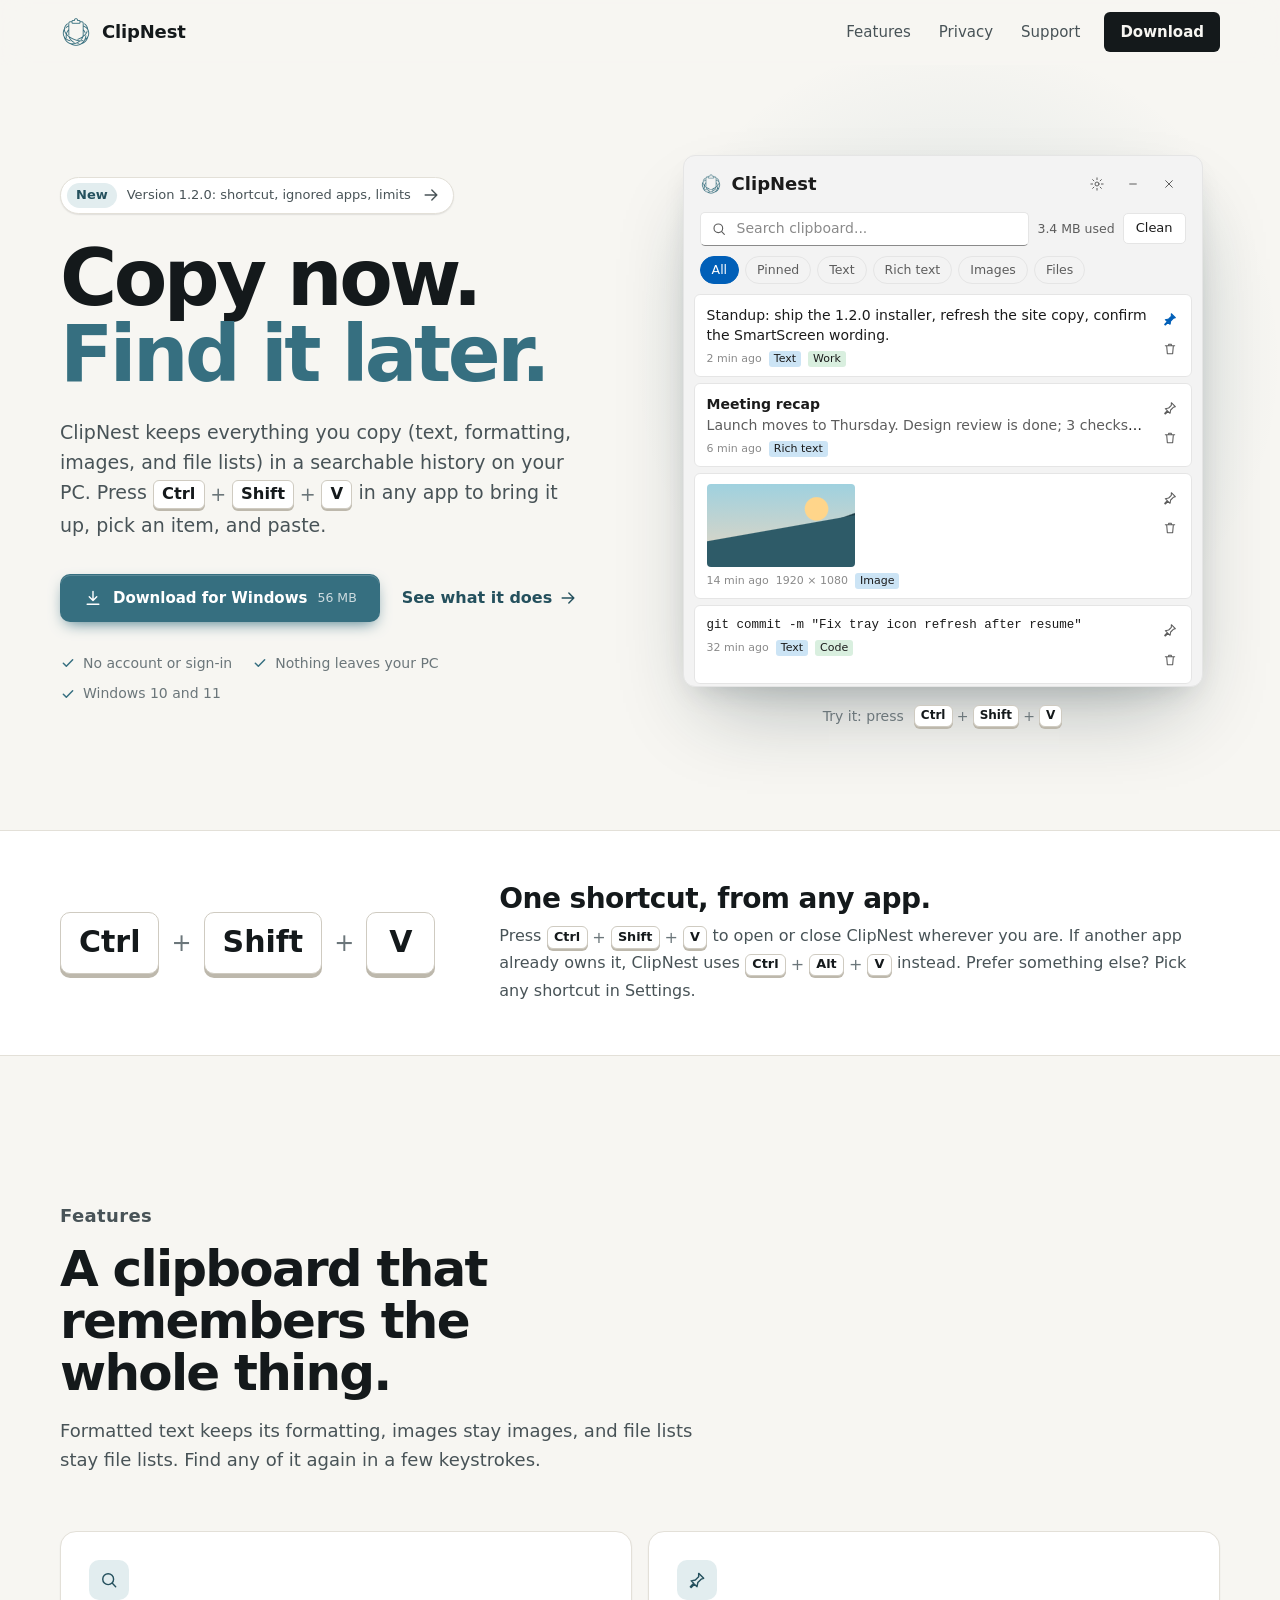
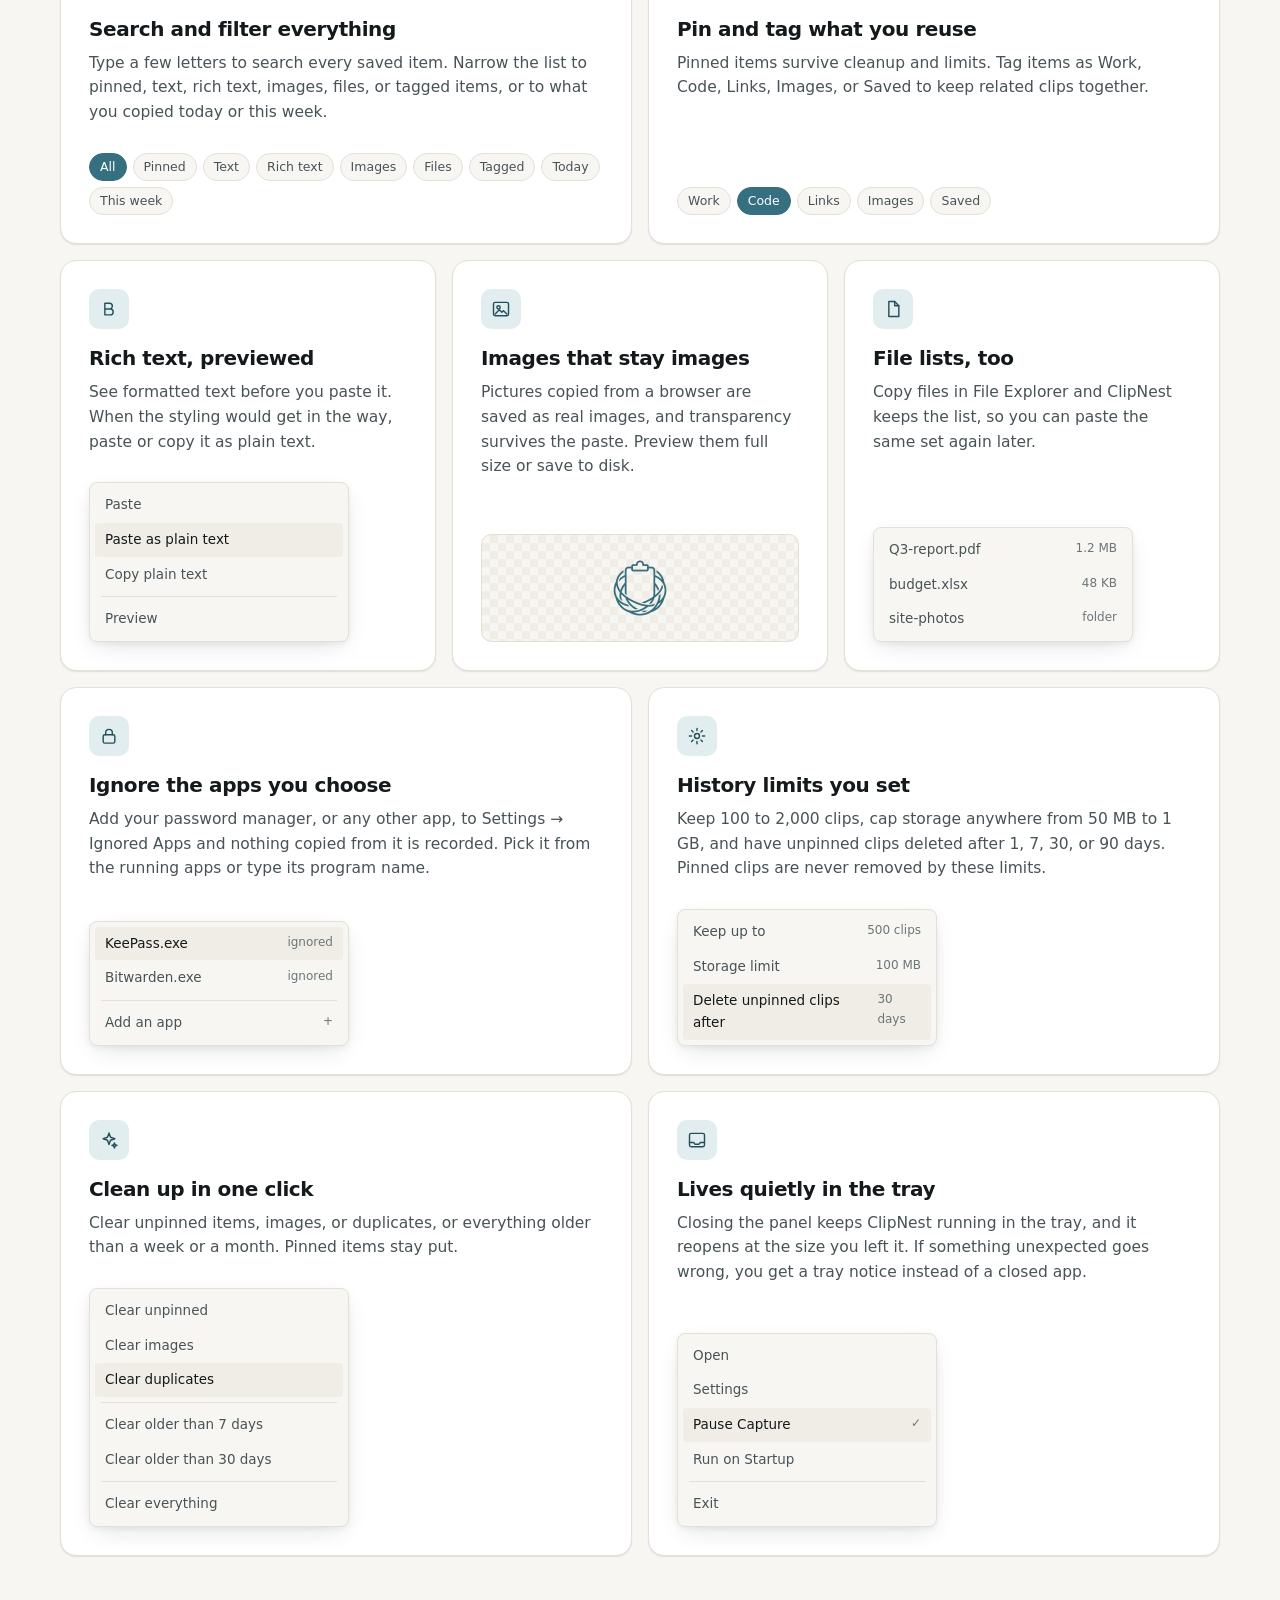
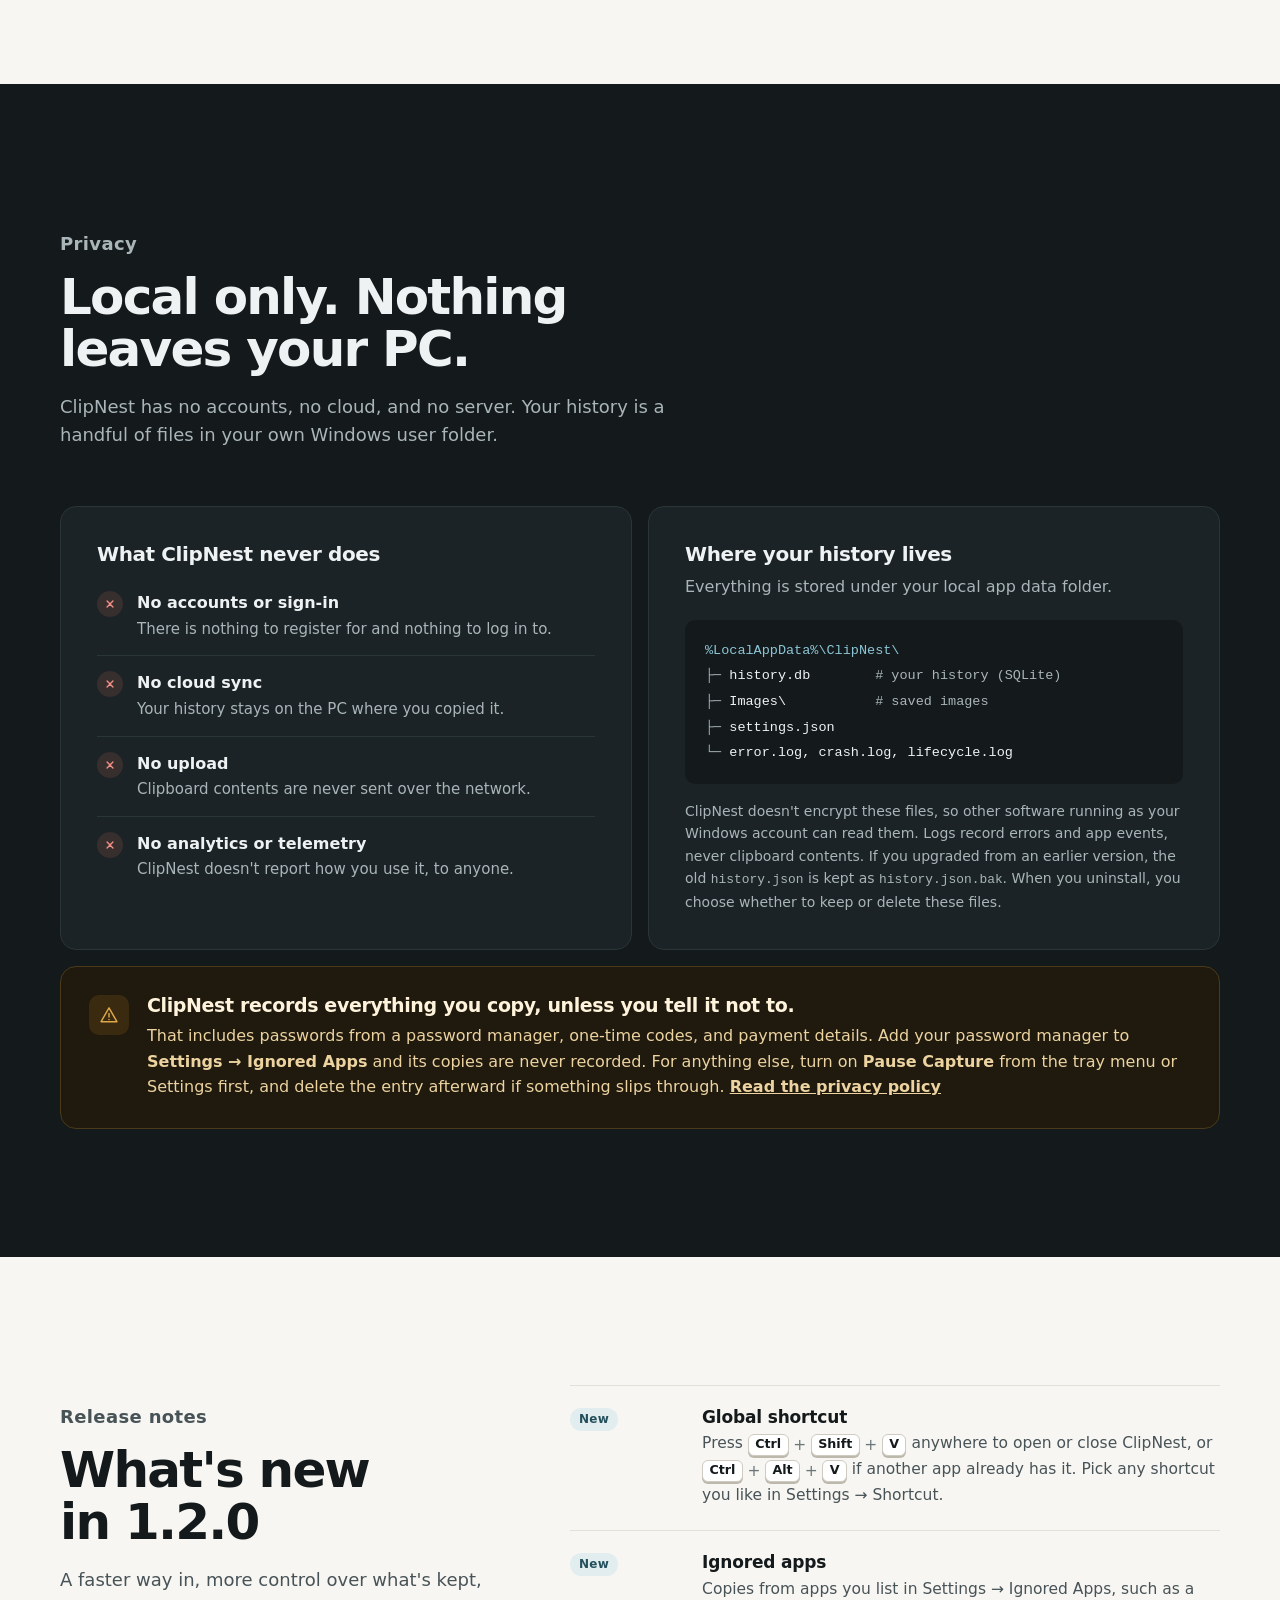
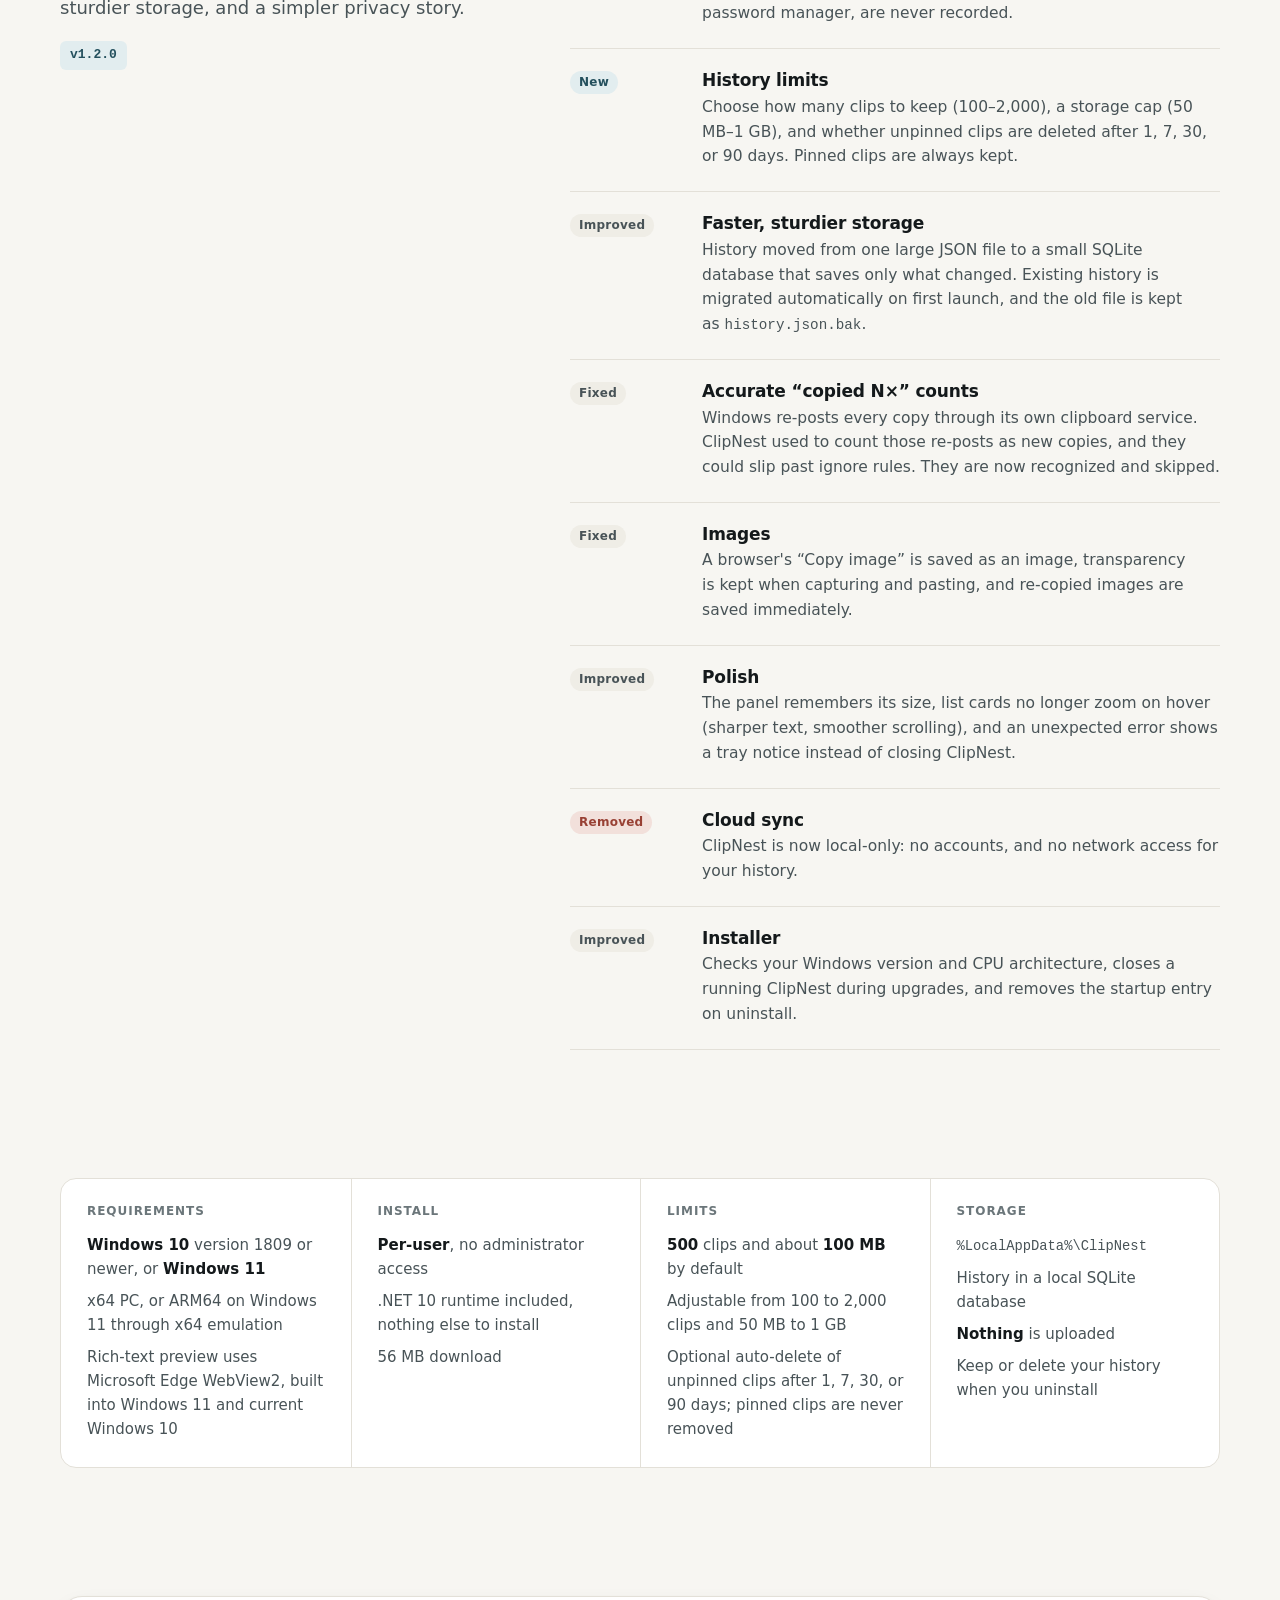
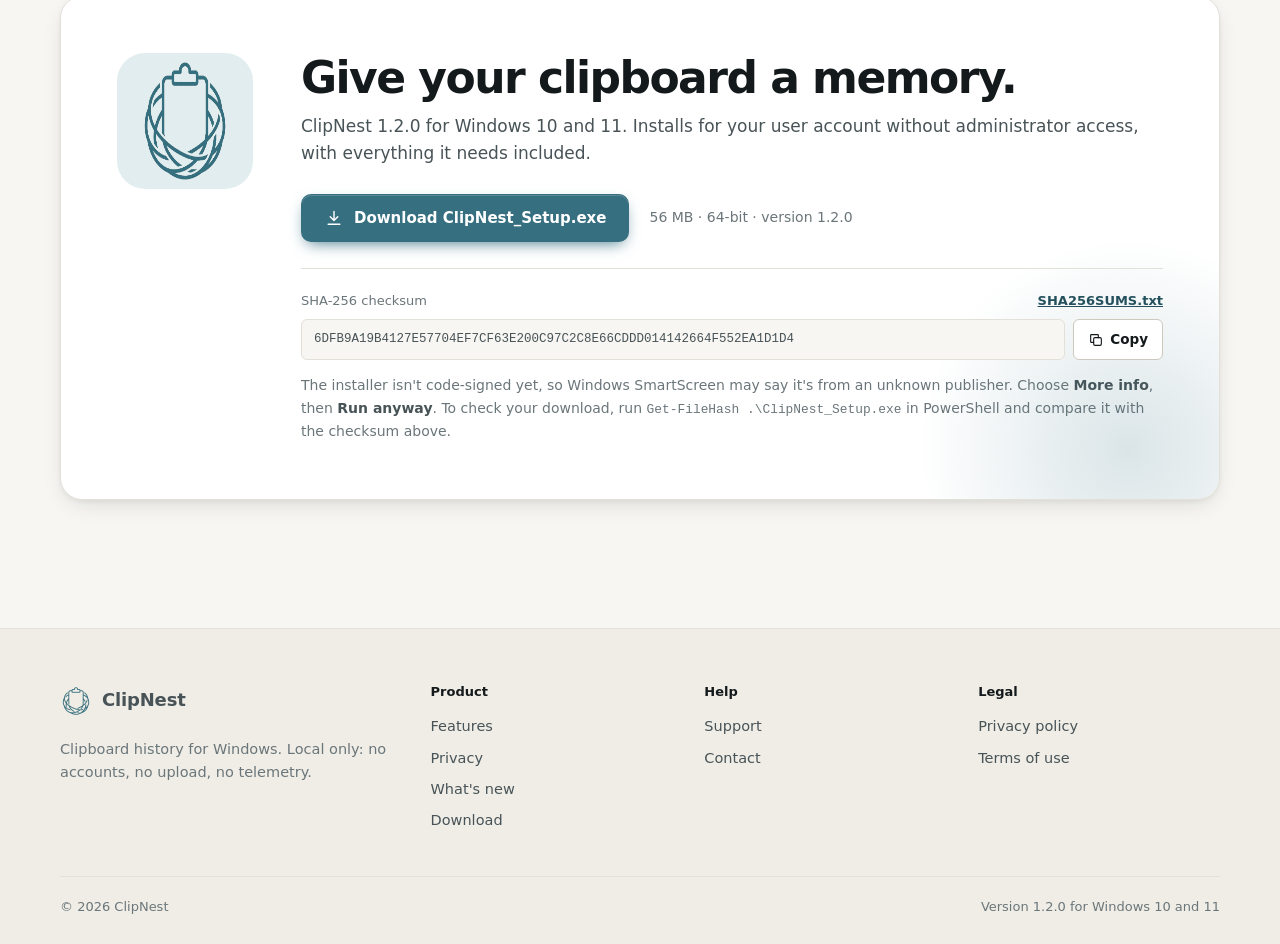
==== commit 5865b69b: "Update site for rebuilt ClipNest 1.2.0 installer and new features - Ship the rebuilt installer and r" ====
--- a/index.html
+++ b/index.html
@@ -36,11 +36,11 @@
         <section class="hero">
             <div class="wrap hero-grid">
                 <div class="hero-copy">
-                    <a class="release-pill" href="#whats-new"><b>New</b> Version 1.2.0: global shortcut, local-only <svg class="icon" aria-hidden="true"><use href="#i-arrow"/></svg></a>
+                    <a class="release-pill" href="#whats-new"><b>New</b> Version 1.2.0: shortcut, ignored apps, limits <svg class="icon" aria-hidden="true"><use href="#i-arrow"/></svg></a>
                     <h1>Copy now.<br><em>Find it later.</em></h1>
                     <p class="lede">ClipNest keeps everything you copy (text, formatting, images, and file lists) in a searchable history on your PC. Press <span class="keys"><kbd>Ctrl</kbd><span>+</span><kbd>Shift</kbd><span>+</span><kbd>V</kbd></span> in any app to bring it up, pick an item, and paste.</p>
                     <div class="hero-actions">
-                        <a class="button button-primary" href="downloads/ClipNest_Setup.exe" download><svg class="icon" aria-hidden="true"><use href="#i-download"/></svg>Download for Windows <small>55 MB</small></a>
+                        <a class="button button-primary" href="downloads/ClipNest_Setup.exe" download><svg class="icon" aria-hidden="true"><use href="#i-download"/></svg>Download for Windows <small>56 MB</small></a>
                         <a class="text-link" href="#features">See what it does <svg class="icon" aria-hidden="true"><use href="#i-arrow"/></svg></a>
                     </div>
                     <ul class="hero-facts">
@@ -114,7 +114,7 @@
                 <div class="shortcut-keys" aria-hidden="true"><kbd>Ctrl</kbd><span>+</span><kbd>Shift</kbd><span>+</span><kbd>V</kbd></div>
                 <div class="shortcut-copy">
                     <h2>One shortcut, from any app.</h2>
-                    <p>Press <span class="keys"><kbd>Ctrl</kbd><span>+</span><kbd>Shift</kbd><span>+</span><kbd>V</kbd></span> to open or close ClipNest wherever you are. If another app already owns it, ClipNest uses <span class="keys"><kbd>Ctrl</kbd><span>+</span><kbd>Alt</kbd><span>+</span><kbd>V</kbd></span> instead, and Settings and the tray tooltip show which one is active.</p>
+                    <p>Press <span class="keys"><kbd>Ctrl</kbd><span>+</span><kbd>Shift</kbd><span>+</span><kbd>V</kbd></span> to open or close ClipNest wherever you are. If another app already owns it, ClipNest uses <span class="keys"><kbd>Ctrl</kbd><span>+</span><kbd>Alt</kbd><span>+</span><kbd>V</kbd></span> instead. Prefer something else? Pick any shortcut in Settings.</p>
                 </div>
             </div>
         </section>
@@ -158,6 +158,18 @@
                         <div class="feature-demo" aria-hidden="true"><div class="menu-demo"><span>Q3-report.pdf<em>1.2 MB</em></span><span>budget.xlsx<em>48 KB</em></span><span>site-photos<em>folder</em></span></div></div>
                     </article>
                     <article class="feature wide reveal">
+                        <div class="feature-icon"><svg class="icon" aria-hidden="true"><use href="#i-lock"/></svg></div>
+                        <h3>Ignore the apps you choose</h3>
+                        <p>Add your password manager, or any other app, to Settings &rarr; Ignored Apps and nothing copied from it is recorded. Pick it from the running apps or type its program name.</p>
+                        <div class="feature-demo" aria-hidden="true"><div class="menu-demo"><span class="hot">KeePass.exe<em>ignored</em></span><span>Bitwarden.exe<em>ignored</em></span><hr><span>Add an app<em>+</em></span></div></div>
+                    </article>
+                    <article class="feature wide reveal">
+                        <div class="feature-icon"><svg class="icon" aria-hidden="true"><use href="#i-settings"/></svg></div>
+                        <h3>History limits you set</h3>
+                        <p>Keep 100 to 2,000 clips, cap storage anywhere from 50 MB to 1 GB, and have unpinned clips deleted after 1, 7, 30, or 90 days. Pinned clips are never removed by these limits.</p>
+                        <div class="feature-demo" aria-hidden="true"><div class="menu-demo"><span>Keep up to<em>500 clips</em></span><span>Storage limit<em>100 MB</em></span><span class="hot">Delete unpinned clips after<em>30 days</em></span></div></div>
+                    </article>
+                    <article class="feature wide reveal">
                         <div class="feature-icon"><svg class="icon" aria-hidden="true"><use href="#i-sparkle"/></svg></div>
                         <h3>Clean up in one click</h3>
                         <p>Clear unpinned items, images, or duplicates, or everything older than a week or a month. Pinned items stay put.</p>
@@ -166,7 +178,7 @@
                     <article class="feature wide reveal">
                         <div class="feature-icon"><svg class="icon" aria-hidden="true"><use href="#i-tray"/></svg></div>
                         <h3>Lives quietly in the tray</h3>
-                        <p>Closing the panel keeps ClipNest running in the system tray. Pause capture, turn on Run on Startup, or exit from the tray menu.</p>
+                        <p>Closing the panel keeps ClipNest running in the tray, and it reopens at the size you left it. If something unexpected goes wrong, you get a tray notice instead of a closed app.</p>
                         <div class="feature-demo" aria-hidden="true"><div class="menu-demo"><span>Open<em></em></span><span>Settings<em></em></span><span class="hot">Pause Capture<em>&#10003;</em></span><span>Run on Startup<em></em></span><hr><span>Exit<em></em></span></div></div>
                     </article>
                 </div>
@@ -188,20 +200,20 @@
                     <article class="panel reveal">
                         <h3>Where your history lives</h3>
                         <p>Everything is stored under your local app data folder.</p>
-                        <div class="tree" role="img" aria-label="Folder %LocalAppData%\ClipNest containing history.json, an Images folder, settings.json, and log files">
+                        <div class="tree" role="img" aria-label="Folder %LocalAppData%\ClipNest containing history.db, an Images folder, settings.json, and log files">
                             <span class="root">%LocalAppData%\ClipNest\</span>
-                            <span><span class="dim">&#9500;&#9472;</span> history.json      <span class="dim"># your history</span></span>
+                            <span><span class="dim">&#9500;&#9472;</span> history.db        <span class="dim"># your history (SQLite)</span></span>
                             <span><span class="dim">&#9500;&#9472;</span> Images\           <span class="dim"># saved images</span></span>
                             <span><span class="dim">&#9500;&#9472;</span> settings.json</span>
                             <span><span class="dim">&#9492;&#9472;</span> error.log, crash.log, lifecycle.log</span>
                         </div>
-                        <p class="fine">ClipNest doesn't encrypt these files, so other software running as your Windows account can read them. Logs record errors and app events, never clipboard contents. When you uninstall, you choose whether to keep or delete them.</p>
+                        <p class="fine">ClipNest doesn't encrypt these files, so other software running as your Windows account can read them. Logs record errors and app events, never clipboard contents. If you upgraded from an earlier version, the old <code>history.json</code> is kept as <code>history.json.bak</code>. When you uninstall, you choose whether to keep or delete these files.</p>
                     </article>
                     <aside class="warn reveal">
                         <div class="warn-mark"><svg class="icon" aria-hidden="true"><use href="#i-alert"/></svg></div>
                         <div>
-                            <h3>ClipNest records everything you copy, including passwords.</h3>
-                            <p>That includes text copied from a password manager, one-time codes, and payment details. Turn on <strong>Pause Capture</strong> from the tray menu or Settings before copying anything you don't want kept, and delete the entry afterward if something slips through. <a href="privacy.html">Read the privacy policy</a></p>
+                            <h3>ClipNest records everything you copy, unless you tell it not to.</h3>
+                            <p>That includes passwords from a password manager, one-time codes, and payment details. Add your password manager to <strong>Settings &rarr; Ignored Apps</strong> and its copies are never recorded. For anything else, turn on <strong>Pause Capture</strong> from the tray menu or Settings first, and delete the entry afterward if something slips through. <a href="privacy.html">Read the privacy policy</a></p>
                         </div>
                     </aside>
                 </div>
@@ -213,10 +225,10 @@
                 <div class="section-head">
                     <p class="eyebrow">Release notes</p>
                     <h2>What's new in 1.2.0</h2>
-                    <p>A faster way in, better handling for images, and a simpler privacy story.</p>
+                    <p>A faster way in, more control over what's kept, sturdier storage, and a simpler privacy story.</p>
                     <span class="version-tag">v1.2.0</span>
                 </div>
-                <ul class="changes reveal"><li><span class="change-kind new">New</span><div><h3>Global shortcut</h3><p>Press <span class="keys"><kbd>Ctrl</kbd><span>+</span><kbd>Shift</kbd><span>+</span><kbd>V</kbd></span> anywhere to open or close ClipNest. If another app already uses it, ClipNest falls back to <span class="keys"><kbd>Ctrl</kbd><span>+</span><kbd>Alt</kbd><span>+</span><kbd>V</kbd></span>. The active shortcut is shown in Settings and the tray tooltip.</p></div></li><li><span class="change-kind ">Fixed</span><div><h3>Images copied from a browser</h3><p>Pictures copied with a browser's &ldquo;Copy image&rdquo; are now saved as images instead of rich text.</p></div></li><li><span class="change-kind ">Fixed</span><div><h3>Transparency is kept</h3><p>Pasted images keep their transparency in apps that read PNG from the clipboard.</p></div></li><li><span class="change-kind ">Fixed</span><div><h3>Re-copied images</h3><p>Copying an image that's already in your history now saves its new position right away.</p></div></li><li><span class="change-kind removed">Removed</span><div><h3>Cloud sync</h3><p>ClipNest is now local-only: no accounts, and no network access for your history.</p></div></li><li><span class="change-kind ">Improved</span><div><h3>Installer</h3><p>Checks your Windows version and CPU architecture, closes a running ClipNest during upgrades, and removes the startup entry on uninstall.</p></div></li></ul>
+                <ul class="changes reveal"><li><span class="change-kind new">New</span><div><h3>Global shortcut</h3><p>Press <span class="keys"><kbd>Ctrl</kbd><span>+</span><kbd>Shift</kbd><span>+</span><kbd>V</kbd></span> anywhere to open or close ClipNest, or <span class="keys"><kbd>Ctrl</kbd><span>+</span><kbd>Alt</kbd><span>+</span><kbd>V</kbd></span> if another app already has it. Pick any shortcut you like in Settings &rarr; Shortcut.</p></div></li><li><span class="change-kind new">New</span><div><h3>Ignored apps</h3><p>Copies from apps you list in Settings &rarr; Ignored Apps, such as a password manager, are never recorded.</p></div></li><li><span class="change-kind new">New</span><div><h3>History limits</h3><p>Choose how many clips to keep (100&ndash;2,000), a storage cap (50 MB&ndash;1 GB), and whether unpinned clips are deleted after 1, 7, 30, or 90 days. Pinned clips are always kept.</p></div></li><li><span class="change-kind ">Improved</span><div><h3>Faster, sturdier storage</h3><p>History moved from one large JSON file to a small SQLite database that saves only what changed. Existing history is migrated automatically on first launch, and the old file is kept as <code>history.json.bak</code>.</p></div></li><li><span class="change-kind ">Fixed</span><div><h3>Accurate &ldquo;copied N&times;&rdquo; counts</h3><p>Windows re-posts every copy through its own clipboard service. ClipNest used to count those re-posts as new copies, and they could slip past ignore rules. They are now recognized and skipped.</p></div></li><li><span class="change-kind ">Fixed</span><div><h3>Images</h3><p>A browser's &ldquo;Copy image&rdquo; is saved as an image, transparency is kept when capturing and pasting, and re-copied images are saved immediately.</p></div></li><li><span class="change-kind ">Improved</span><div><h3>Polish</h3><p>The panel remembers its size, list cards no longer zoom on hover (sharper text, smoother scrolling), and an unexpected error shows a tray notice instead of closing ClipNest.</p></div></li><li><span class="change-kind removed">Removed</span><div><h3>Cloud sync</h3><p>ClipNest is now local-only: no accounts, and no network access for your history.</p></div></li><li><span class="change-kind ">Improved</span><div><h3>Installer</h3><p>Checks your Windows version and CPU architecture, closes a running ClipNest during upgrades, and removes the startup entry on uninstall.</p></div></li></ul>
             </div>
         </section>
 
@@ -224,9 +236,9 @@
             <div class="wrap">
                 <div class="specs reveal">
                     <div class="spec"><h3>Requirements</h3><ul><li><strong>Windows 10</strong> version 1809 or newer, or <strong>Windows 11</strong></li><li>x64 PC, or ARM64 on Windows 11 through x64 emulation</li><li>Rich-text preview uses Microsoft Edge WebView2, built into Windows 11 and current Windows 10</li></ul></div>
-                    <div class="spec"><h3>Install</h3><ul><li><strong>Per-user</strong>, no administrator access</li><li>.NET 10 runtime included, nothing else to install</li><li>55 MB download</li></ul></div>
-                    <div class="spec"><h3>Limits</h3><ul><li>Up to <strong>500</strong> history entries</li><li>About <strong>100 MB</strong> of unpinned history</li><li>Oldest unpinned items go first; pinned items are kept</li></ul></div>
-                    <div class="spec"><h3>Storage</h3><ul><li><code>%LocalAppData%\ClipNest</code></li><li><strong>Nothing</strong> is uploaded</li><li>Keep or delete your history when you uninstall</li></ul></div>
+                    <div class="spec"><h3>Install</h3><ul><li><strong>Per-user</strong>, no administrator access</li><li>.NET 10 runtime included, nothing else to install</li><li>56 MB download</li></ul></div>
+                    <div class="spec"><h3>Limits</h3><ul><li><strong>500</strong> clips and about <strong>100 MB</strong> by default</li><li>Adjustable from 100 to 2,000 clips and 50 MB to 1 GB</li><li>Optional auto-delete of unpinned clips after 1, 7, 30, or 90 days; pinned clips are never removed</li></ul></div>
+                    <div class="spec"><h3>Storage</h3><ul><li><code>%LocalAppData%\ClipNest</code></li><li>History in a local SQLite database</li><li><strong>Nothing</strong> is uploaded</li><li>Keep or delete your history when you uninstall</li></ul></div>
                 </div>
             </div>
         </section>
@@ -240,11 +252,11 @@
                         <p class="lede">ClipNest 1.2.0 for Windows 10 and 11. Installs for your user account without administrator access, with everything it needs included.</p>
                         <div class="download-actions">
                             <a class="button button-primary" href="downloads/ClipNest_Setup.exe" download><svg class="icon" aria-hidden="true"><use href="#i-download"/></svg>Download ClipNest_Setup.exe</a>
-                            <span class="fine">55 MB &middot; 64-bit &middot; version 1.2.0</span>
+                            <span class="fine">56 MB &middot; 64-bit &middot; version 1.2.0</span>
                         </div>
                         <div class="hash">
                             <div class="hash-label"><span>SHA-256 checksum</span><a href="downloads/SHA256SUMS.txt">SHA256SUMS.txt</a></div>
-                            <div class="hash-row"><code id="installer-hash">862127C7CAC54B694D83897F7DEBDC11A7EBABDC2633228E6BE6A7670B186D41</code><button class="copy-button" type="button" data-copy="installer-hash"><svg class="icon" aria-hidden="true"><use href="#i-copy"/></svg><span>Copy</span></button></div>
+                            <div class="hash-row"><code id="installer-hash">6DFB9A19B4127E57704EF7CF63E200C97C2C8E66CDDD014142664F552EA1D1D4</code><button class="copy-button" type="button" data-copy="installer-hash"><svg class="icon" aria-hidden="true"><use href="#i-copy"/></svg><span>Copy</span></button></div>
                         </div>
                         <p class="smartscreen">The installer isn't code-signed yet, so Windows SmartScreen may say it's from an unknown publisher. Choose <strong>More info</strong>, then <strong>Run anyway</strong>. To check your download, run <code>Get-FileHash .\ClipNest_Setup.exe</code> in PowerShell and compare it with the checksum above.</p>
                     </div>
